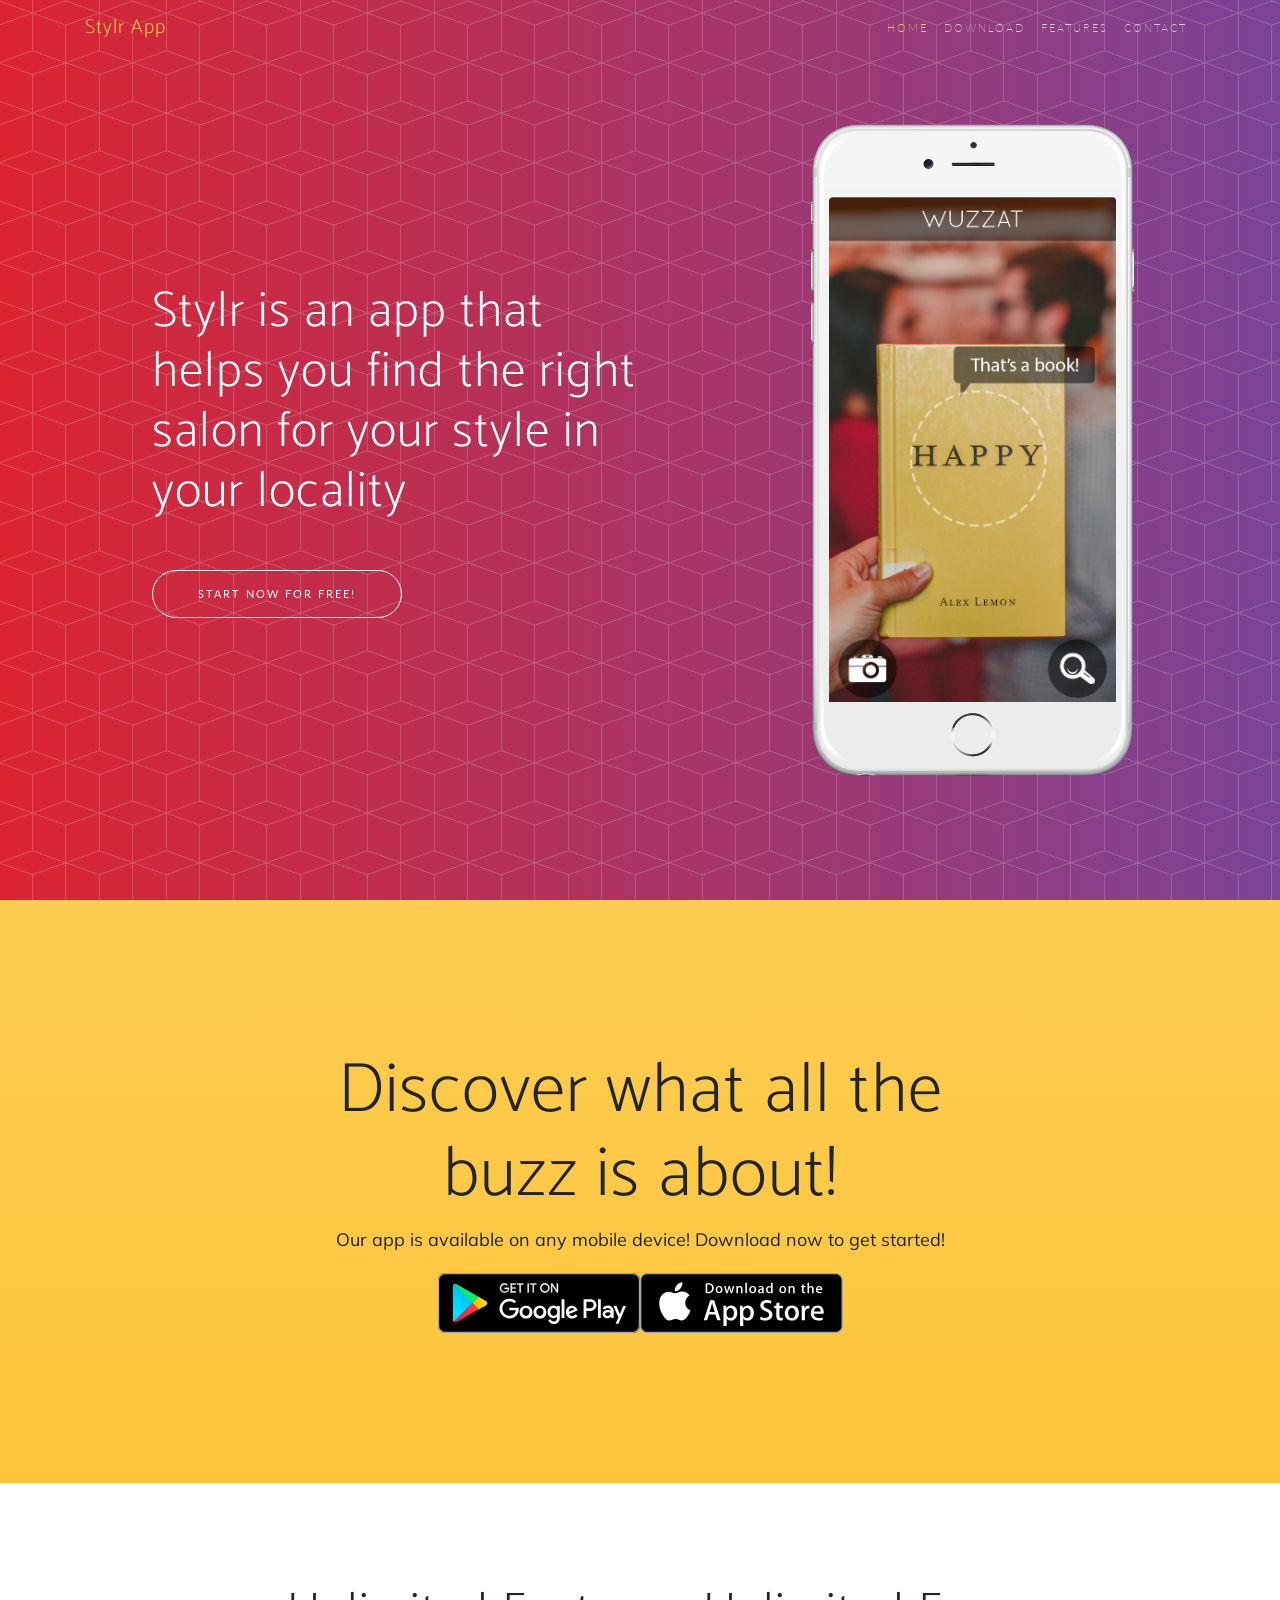
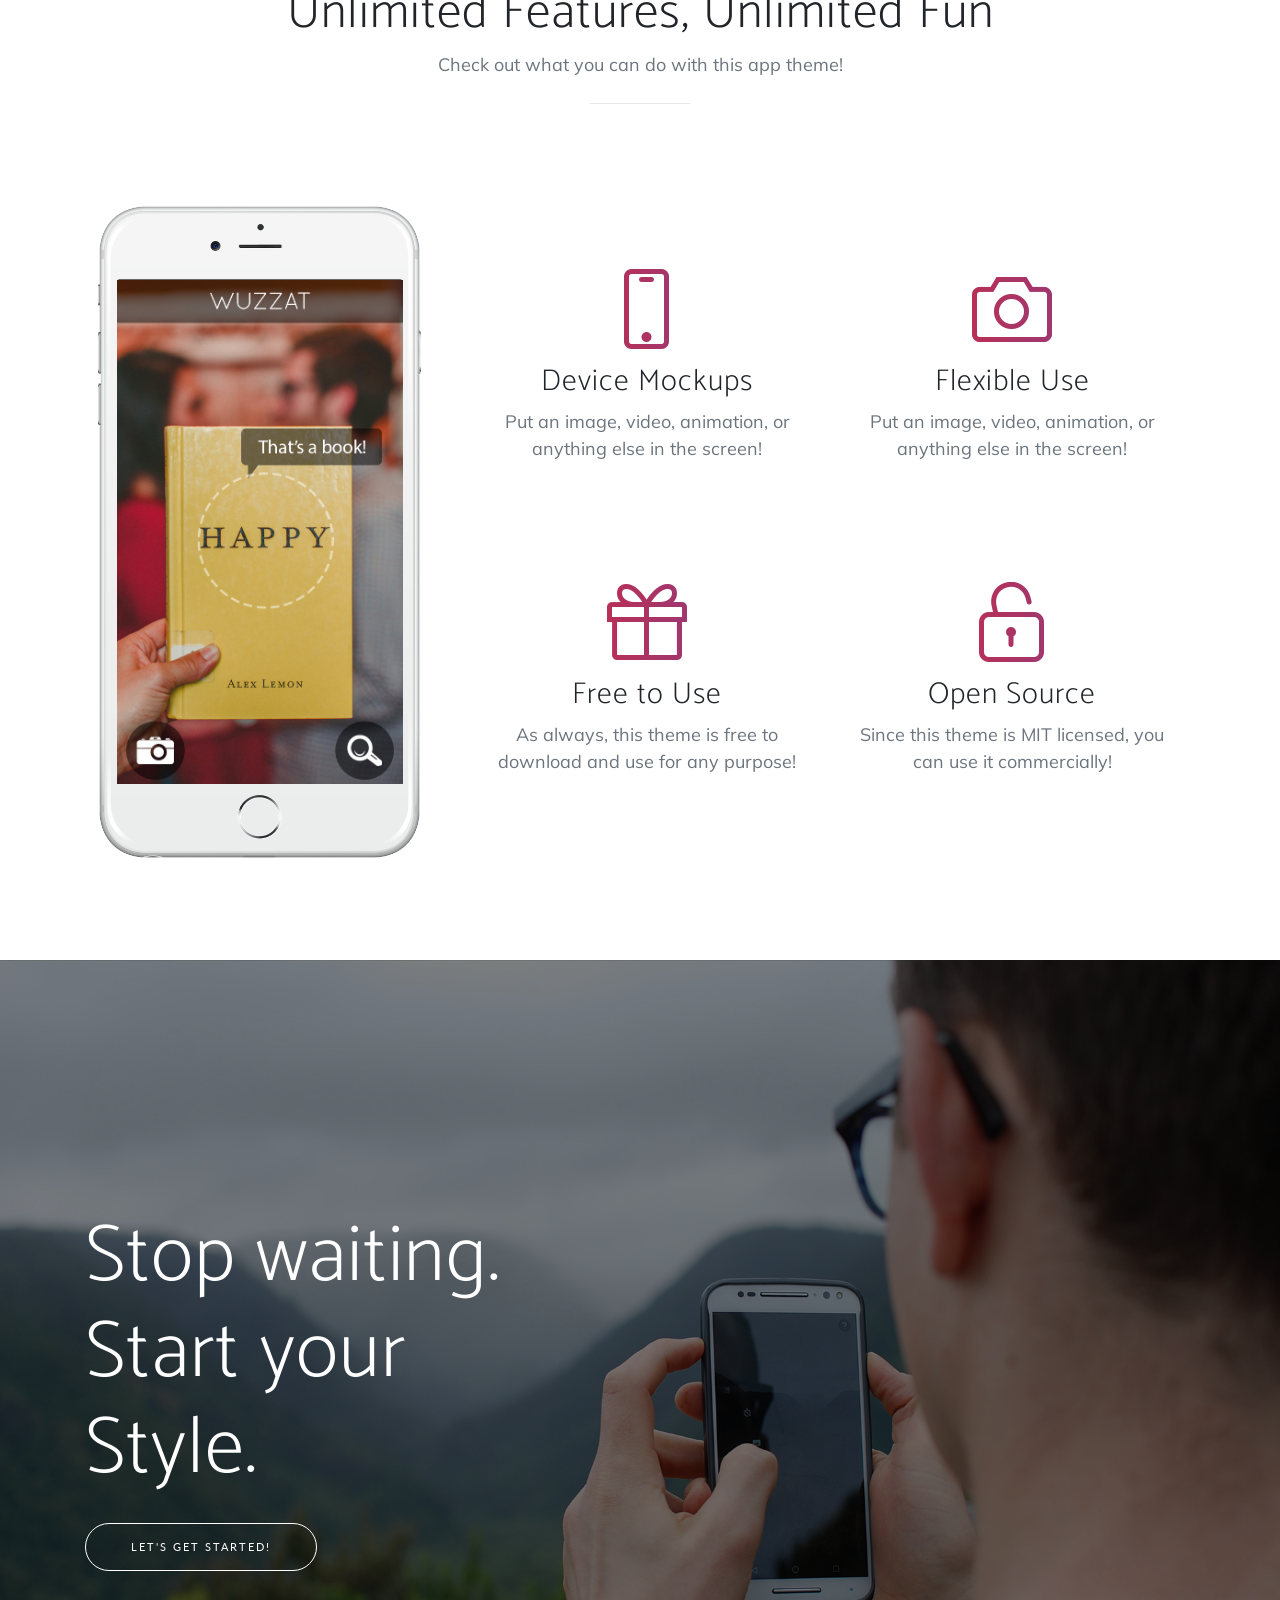
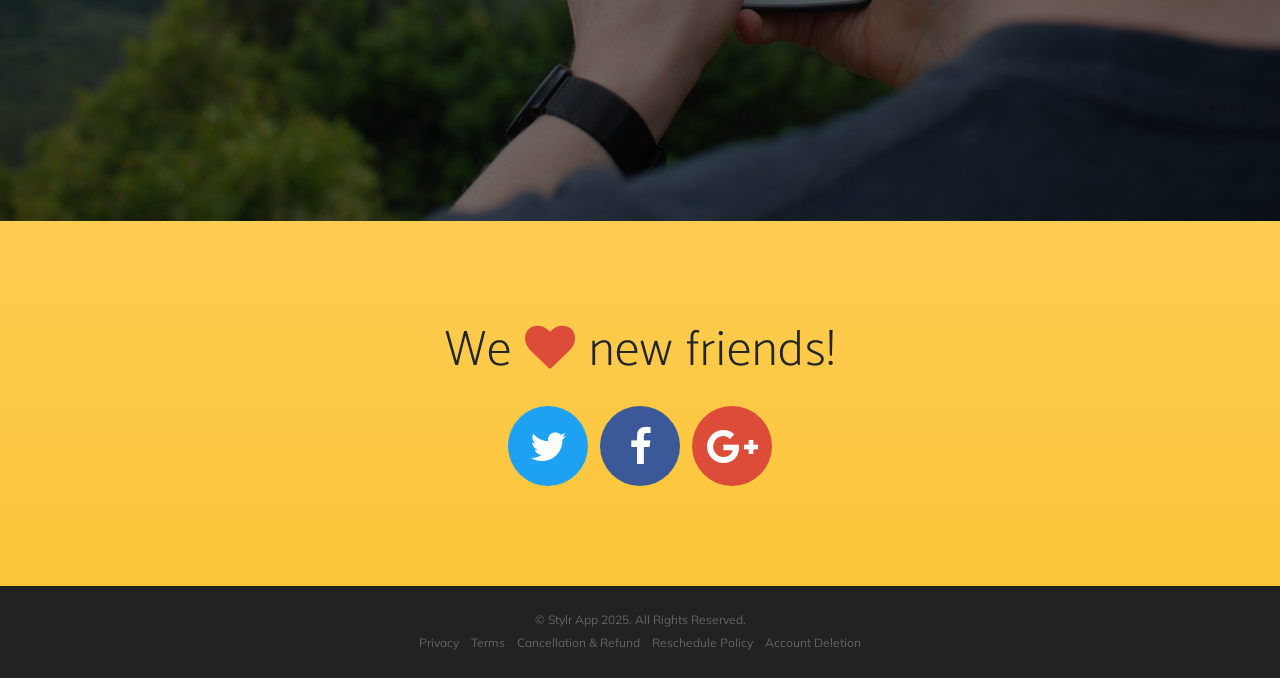
==== index.html @ 8db55dcb "Updated page titles and descriptions for account deletion request and home page to reflect the Stylr" ====
<!DOCTYPE html>
<html lang="en">

<head>
    <meta charset="utf-8">
    <meta name="viewport" content="width=device-width, initial-scale=1.0, shrink-to-fit=no">
    <title>Stylr App - Find the Right Salon for Your Style</title>
    <meta name="description" content="Stylr App helps you find the right salon for your style in your locality. Book salon appointments, discover nearby salons, and manage your beauty services with ease.">
    <link rel="stylesheet" href="assets/bootstrap/css/bootstrap.min.css">
    <link rel="stylesheet" href="https://fonts.googleapis.com/css?family=Lato&amp;display=swap">
    <link rel="stylesheet" href="https://fonts.googleapis.com/css?family=Catamaran:100,200,300,400,500,600,700,800,900&amp;display=swap">
    <link rel="stylesheet" href="https://fonts.googleapis.com/css?family=Muli&amp;display=swap">
    <link rel="stylesheet" href="assets/fonts/font-awesome.min.css">
    <link rel="stylesheet" href="assets/fonts/simple-line-icons.min.css">
    <link rel="stylesheet" href="assets/css/styles.min.css">
</head>

<body id="page-top">
    <nav class="navbar navbar-light navbar-expand-lg fixed-top" id="mainNav">
        <div class="container"><a class="navbar-brand js-scroll-trigger" href="#page-top">Stylr App</a><button data-toggle="collapse" data-target="#navbarResponsive" class="navbar-toggler float-right" aria-controls="navbarResponsive" aria-expanded="false" aria-label="Toggle navigation"><i class="fa fa-bars"></i></button>
            <div class="collapse navbar-collapse" id="navbarResponsive">
                <ul class="navbar-nav ml-auto">
                    <li class="nav-item"><a class="nav-link js-scroll-trigger" href="#page-top">Home</a></li>
                    <li class="nav-item"><a class="nav-link js-scroll-trigger" href="#download">Download</a></li>
                    <li class="nav-item"><a class="nav-link js-scroll-trigger" href="#features">Features</a></li>
                    <li class="nav-item"><a class="nav-link js-scroll-trigger" href="#contact">Contact</a></li>
                </ul>
            </div>
        </div>
    </nav>
    <header class="masthead" style="background: url('assets/img/bg-pattern.png'), linear-gradient(to left, #7b4397, #dc2430);">
        <div class="container h-100">
            <div class="row h-100">
                <div class="col-lg-7 my-auto">
                    <div class="mx-auto header-content">
                        <h1 class="mb-5">Stylr is an app that helps you find the right salon for your style in your locality</h1><a class="btn btn-outline-warning btn-xl js-scroll-trigger" role="button" href="#download">Start Now for Free!</a>
                    </div>
                </div>
                <div class="col-lg-5 my-auto">
                    <div class="device-container">
                        <div class="device-mockup iphone6_plus portrait">
                            <div class="device" style="background-image:url('assets/img/iphone_6_plus_white_port.png');">
                                <div class="screen"><img class="img-fluid" src="assets/img/demo-screen-1.jpg"></div>
                                <div class="button"></div>
                            </div>
                        </div>
                    </div>
                </div>
            </div>
        </div>
    </header>
    <section class="text-center bg-primary download" id="download">
        <div class="container">
            <div class="row">
                <div class="col-md-8 mx-auto">
                    <h2 class="section-heading">Discover what all the buzz is about!</h2>
                    <p>Our app is available on any mobile device! Download now to get started!</p>
                    <div class="badges"><a class="badge-link" href="#"><img src="assets/img/google-play-badge.svg"></a><a class="badge-link" href="#"><img src="assets/img/app-store-badge.svg"></a></div>
                </div>
            </div>
        </div>
    </section>
    <section id="features" class="features">
        <div class="container">
            <div class="text-center section-heading">
                <h2>Unlimited Features, Unlimited Fun</h2>
                <p class="text-muted">Check out what you can do with this app theme!</p>
                <hr>
            </div>
            <div class="row">
                <div class="col-lg-4 my-auto">
                    <div class="device-container">
                        <div class="device-mockup iphone6_plus portrait">
                            <div class="device" style="background-image:url('assets/img/iphone_6_plus_white_port.png');">
                                <div class="screen"><img class="img-fluid" src="assets/img/demo-screen-1.jpg"></div>
                            </div>
                        </div>
                    </div>
                </div>
                <div class="col-lg-8 my-auto">
                    <div class="container-fluid">
                        <div class="row">
                            <div class="col-lg-6">
                                <div class="feature-item"><i class="icon-screen-smartphone text-primary"></i>
                                    <h3>Device Mockups</h3>
                                    <p class="text-muted">Put an image, video, animation, or anything else in the screen!</p>
                                </div>
                            </div>
                            <div class="col-lg-6">
                                <div class="feature-item"><i class="icon-camera text-primary"></i>
                                    <h3>Flexible Use</h3>
                                    <p class="text-muted">Put an image, video, animation, or anything else in the screen!</p>
                                </div>
                            </div>
                            <div class="col-lg-6">
                                <div class="feature-item"><i class="icon-present text-primary"></i>
                                    <h3>Free to Use</h3>
                                    <p class="text-muted">As always, this theme is free to download and use for any purpose!</p>
                                </div>
                            </div>
                            <div class="col-lg-6">
                                <div class="feature-item"><i class="icon-lock-open text-primary"></i>
                                    <h3>Open Source</h3>
                                    <p class="text-muted">Since this theme is MIT licensed, you can use it commercially!</p>
                                </div>
                            </div>
                        </div>
                    </div>
                </div>
            </div>
        </div>
    </section>
    <section class="cta" style="background-image:url('assets/img/bg-cta.jpg');">
        <div class="cta-content">
            <div class="container">
                <h2>Stop waiting.<br>Start your Style.</h2><a class="btn btn-outline-warning btn-xl js-scroll-trigger" role="button" href="#contact">Let's Get Started!</a>
            </div>
        </div>
        <div class="overlay"></div>
    </section>
    <section class="bg-primary contact" id="contact">
        <div class="container">
            <h2><span>We&nbsp;</span><i class="fa fa-heart"></i><span>&nbsp;new friends!</span></h2>
            <ul class="list-inline list-social">
                <li class="list-inline-item social-twitter"><a href="#"><i class="fa fa-twitter"></i></a></li>
                <li class="list-inline-item social-facebook"><a href="#"><i class="fa fa-facebook"></i></a></li>
                <li class="list-inline-item social-google-plus"><a href="#"><i class="fa fa-google-plus"></i></a></li>
            </ul>
        </div>
    </section>
    <footer>
        <div class="container">
            <p>© Stylr App 2025. All Rights Reserved.</p>
            <ul class="list-inline">
                <li class="list-inline-item"><a href="privacy-policy.html">Privacy</a></li>
                <li class="list-inline-item"><a href="terms-and-conditions.html">Terms</a></li>
                <li class="list-inline-item"><a href="cancellation-refund-policy.html">Cancellation & Refund</a></li>
                <li class="list-inline-item"><a href="reschedule-policy.html">Reschedule Policy</a></li>
                <li class="list-inline-item"><a href="account_deletion_request.html">Account Deletion</a></li>
            </ul>
        </div>
    </footer>
    <script src="assets/js/jquery.min.js"></script>
    <script src="assets/bootstrap/js/bootstrap.min.js"></script>
    <script src="assets/js/script.min.js"></script>
</body>

</html>
---- assets/css/styles.min.css ----
@font-face{font-family:FontAwesome;src:url(../../assets/fonts/FontAwesome-acb05451c32ed1d18e16db6ae8eaa5cf.eot?v=4.7.0) format('embedded-opentype'),url(../../assets/fonts/FontAwesome-acb05451c32ed1d18e16db6ae8eaa5cf.eot) format('embedded-opentype'),url(../../assets/fonts/FontAwesome-b123861803368ce33b2adf8923829c08.woff2?v=4.7.0) format('woff2'),url(../../assets/fonts/FontAwesome-8d02a38a091c0352b1288f29a9c48568.woff?v=4.7.0) format('woff'),url(../../assets/fonts/FontAwesome-e0077912ec61a9bbbe9b193bb5faceda.ttf?v=4.7.0) format('truetype'),url(../../assets/fonts/FontAwesome-99f36027bc2a463bab9e1fd256e3fa00.svg?v=4.7.0) format('svg');font-weight:400;font-style:normal;font-display:auto}:root{--blue:#007bff;--indigo:#6610f2;--purple:#6f42c1;--pink:#e83e8c;--red:#dc3545;--orange:#fd7e14;--yellow:#ffc107;--green:#28a745;--teal:#20c997;--cyan:#17a2b8;--white:#fff;--gray:#6c757d;--gray-dark:#343a40;--primary:#007bff;--secondary:#6c757d;--success:#28a745;--info:#17a2b8;--warning:#ffc107;--danger:#dc3545;--light:#f8f9fa;--dark:#343a40;--breakpoint-xs:0;--breakpoint-sm:576px;--breakpoint-md:768px;--breakpoint-lg:992px;--breakpoint-xl:1200px;--font-family-sans-serif:-apple-system,BlinkMacSystemFont,"Segoe UI",Roboto,"Helvetica Neue",Arial,"Noto Sans","Liberation Sans",sans-serif,"Apple Color Emoji","Segoe UI Emoji","Segoe UI Symbol","Noto Color Emoji";--font-family-monospace:SFMono-Regular,Menlo,Monaco,Consolas,"Liberation Mono","Courier New",monospace}*,:after,:before{box-sizing:border-box}html{font-family:sans-serif;line-height:1.15;-webkit-text-size-adjust:100%;-webkit-tap-highlight-color:transparent}article,aside,figcaption,figure,footer,header,hgroup,main,nav,section{display:block}body{margin:0;font-family:-apple-system,BlinkMacSystemFont,Segoe UI,Roboto,Helvetica Neue,Arial,Noto Sans,Liberation Sans,sans-serif;font-size:1rem;font-weight:400;line-height:1.5;color:#212529;text-align:left;background-color:#fff}[tabindex="-1"]:focus:not(:focus-visible){outline:0!important}abbr[data-original-title],abbr[title]{text-decoration:underline;-webkit-text-decoration:underline dotted;text-decoration:underline dotted;cursor:help;border-bottom:0;text-decoration-skip-ink:none}address{font-style:normal;line-height:inherit}.form-group,address,dl,ol,ul{margin-bottom:1rem}.input-group-text input[type=checkbox],.input-group-text input[type=radio],.list-group-horizontal>.list-group-item.active,dl,ol,section.features .section-heading h2,ul{margin-top:0}.btn-group-toggle>.btn,.btn-group-toggle>.btn-group>.btn,.card-subtitle,.card-text:last-child,.form-check-label,footer ul,ol ol,ol ul,section.contact ul.list-social,section.download .badges .badge-link:last-child,section.features .section-heading p,ul ol,ul ul{margin-bottom:0}.alert-link,dt{font-weight:700}dd{margin-bottom:.5rem;margin-left:0}blockquote,figure{margin:0 0 1rem}b,strong{font-weight:bolder}sub,sup{position:relative;font-size:75%;line-height:0;vertical-align:baseline}sub{bottom:-.25em}sup{top:-.5em}a{text-decoration:none;background-color:transparent;color:#fdcc52;transition:.35s}.btn-link.focus,.btn-link:focus,.btn-link:hover,a:hover{text-decoration:underline}a:not([href]):not([class]),a:not([href]):not([class]):hover{color:inherit;text-decoration:none}code,kbd,pre,samp{font-family:SFMono-Regular,Menlo,Monaco,Consolas,Liberation Mono,Courier New,monospace;font-size:1em}pre{margin-top:0;margin-bottom:1rem;overflow:auto;-ms-overflow-style:scrollbar}img{border-style:none}img,svg{vertical-align:middle}.accordion>.card,.modal-open,svg{overflow:hidden}table{border-collapse:collapse}caption{padding-top:.75rem;padding-bottom:.75rem;color:#6c757d;text-align:left;caption-side:bottom}th{text-align:inherit;text-align:-webkit-match-parent}label{display:inline-block;margin-bottom:.5rem}.list-group-flush,button{border-radius:0}.custom-range:focus,button:focus:not(:focus-visible){outline:0}button,input,optgroup,select,textarea{margin:0;font-family:inherit;font-size:inherit;line-height:inherit}.navbar-expand .navbar-nav-scroll,button,input{overflow:visible}button,select{text-transform:none}.btn:not(:disabled):not(.disabled),[role=button],[type=button]:not(:disabled),[type=reset]:not(:disabled),[type=submit]:not(:disabled),button:not(:disabled){cursor:pointer}select{word-wrap:normal}[type=button],[type=reset],[type=submit],button{-webkit-appearance:button}[type=button]::-moz-focus-inner,[type=reset]::-moz-focus-inner,[type=submit]::-moz-focus-inner,button::-moz-focus-inner{padding:0;border-style:none}input[type=checkbox],input[type=radio]{box-sizing:border-box;padding:0}textarea{overflow:auto;resize:vertical}fieldset{min-width:0;padding:0;margin:0;border:0}legend{display:block;width:100%;max-width:100%;padding:0;margin-bottom:.5rem;font-size:1.5rem;line-height:inherit;color:inherit;white-space:normal}progress{vertical-align:baseline}[type=number]::-webkit-inner-spin-button,[type=number]::-webkit-outer-spin-button{height:auto}[type=search]{outline-offset:-2px;-webkit-appearance:none}[type=search]::-webkit-search-decoration{-webkit-appearance:none}::-webkit-file-upload-button{font:inherit;-webkit-appearance:button}.figure,.list-inline-item,output{display:inline-block}summary{display:list-item;cursor:pointer}.collapse:not(.show),template{display:none}.d-none,[hidden]{display:none!important}.h1,.h2,.h3,.h4,.h5,.h6,h1,h2,h3,h4,h5,h6{margin-bottom:.5rem;font-weight:500;line-height:1.2}.h1,h1{font-size:2.5rem}.h2,h2{font-size:2rem}.h3,h3{font-size:1.75rem}.h4,h4{font-size:1.5rem}.h5,h5{font-size:1.25rem}.h6,h6{font-size:1rem}.lead{font-size:1.25rem;font-weight:300}.display-1{font-size:6rem}.display-1,.display-2,.display-3,.display-4{font-weight:300;line-height:1.2}.display-2{font-size:5.5rem}.display-3{font-size:4.5rem}.display-4{font-size:3.5rem}hr{box-sizing:content-box;height:0;overflow:visible;border:0;border-top:1px solid rgba(0,0,0,.1)}.small,small{font-size:80%;font-weight:400}.mark,mark{padding:.2em;background-color:#fcf8e3}.list-inline,.list-unstyled{padding-left:0;list-style:none}.bs-popover-auto[x-placement^=left],.bs-popover-left,.list-inline-item:not(:last-child){margin-right:.5rem}.initialism{font-size:90%;text-transform:uppercase}.blockquote{margin-bottom:1rem;font-size:1.25rem}.blockquote-footer{display:block;font-size:80%;color:#6c757d}.blockquote-footer:before{content:"\2014\00A0"}.img-fluid,.img-thumbnail{max-width:100%;height:auto}.img-thumbnail{padding:.25rem;background-color:#fff;border:1px solid #dee2e6;border-radius:.25rem}.figure-img{margin-bottom:.5rem;line-height:1}.figure-caption{font-size:90%;color:#6c757d}code{font-size:87.5%;color:#e83e8c;word-wrap:break-word}.alert-heading,a>code{color:inherit}kbd{padding:.2rem .4rem;font-size:87.5%;color:#fff;background-color:#212529;border-radius:.2rem}kbd kbd{padding:0;font-size:100%;font-weight:700}pre{display:block;font-size:87.5%;color:#212529}pre code{font-size:inherit;color:inherit;word-break:normal}.pre-scrollable{max-height:340px;overflow-y:scroll}.container,.container-fluid,.container-lg,.container-md,.container-sm,.container-xl{width:100%;padding-right:15px;padding-left:15px;margin-right:auto;margin-left:auto}@media (min-width:576px){.container,.container-sm{max-width:540px}.col-sm{-ms-flex-preferred-size:0;flex-basis:0;-ms-flex-positive:1;flex-grow:1;max-width:100%}}@media (min-width:768px){.container,.container-md,.container-sm{max-width:720px}.col-md{-ms-flex-preferred-size:0;flex-basis:0;-ms-flex-positive:1;flex-grow:1;max-width:100%}}@media (min-width:992px){.container,.container-lg,.container-md,.container-sm{max-width:960px}.col-lg{-ms-flex-preferred-size:0;flex-basis:0;-ms-flex-positive:1;flex-grow:1;max-width:100%}}.row{display:-ms-flexbox;display:flex;-ms-flex-wrap:wrap;flex-wrap:wrap;margin-right:-15px;margin-left:-15px}.card>hr,.no-gutters{margin-right:0;margin-left:0}.form-control-plaintext.form-control-lg,.form-control-plaintext.form-control-sm,.navbar-nav .nav-link,.no-gutter>[class*=col-],.no-gutters>.col,.no-gutters>[class*=col-]{padding-right:0;padding-left:0}.col,.col-1,.col-10,.col-11,.col-12,.col-2,.col-3,.col-4,.col-5,.col-6,.col-7,.col-8,.col-9,.col-auto,.col-lg,.col-lg-1,.col-lg-10,.col-lg-11,.col-lg-12,.col-lg-2,.col-lg-3,.col-lg-4,.col-lg-5,.col-lg-6,.col-lg-7,.col-lg-8,.col-lg-9,.col-lg-auto,.col-md,.col-md-1,.col-md-10,.col-md-11,.col-md-12,.col-md-2,.col-md-3,.col-md-4,.col-md-5,.col-md-6,.col-md-7,.col-md-8,.col-md-9,.col-md-auto,.col-sm,.col-sm-1,.col-sm-10,.col-sm-11,.col-sm-12,.col-sm-2,.col-sm-3,.col-sm-4,.col-sm-5,.col-sm-6,.col-sm-7,.col-sm-8,.col-sm-9,.col-sm-auto,.col-xl,.col-xl-1,.col-xl-10,.col-xl-11,.col-xl-12,.col-xl-2,.col-xl-3,.col-xl-4,.col-xl-5,.col-xl-6,.col-xl-7,.col-xl-8,.col-xl-9,.col-xl-auto{position:relative;width:100%;padding-right:15px;padding-left:15px}.col{-ms-flex-preferred-size:0;flex-basis:0;-ms-flex-positive:1;flex-grow:1;max-width:100%}.col-12,.row-cols-1>*{-ms-flex:0 0 100%;flex:0 0 100%;max-width:100%}.col-6,.row-cols-2>*{-ms-flex:0 0 50%;flex:0 0 50%;max-width:50%}.col-4,.row-cols-3>*{-ms-flex:0 0 33.33333%;flex:0 0 33.33333%;max-width:33.33333%}.col-3,.row-cols-4>*{-ms-flex:0 0 25%;flex:0 0 25%;max-width:25%}.row-cols-5>*{-ms-flex:0 0 20%;flex:0 0 20%;max-width:20%}.col-2,.row-cols-6>*{-ms-flex:0 0 16.66667%;flex:0 0 16.66667%;max-width:16.66667%}.col-auto{-ms-flex:0 0 auto;flex:0 0 auto;width:auto;max-width:100%}.col-1{-ms-flex:0 0 8.33333%;flex:0 0 8.33333%;max-width:8.33333%}.col-5{-ms-flex:0 0 41.66667%;flex:0 0 41.66667%;max-width:41.66667%}.col-7{-ms-flex:0 0 58.33333%;flex:0 0 58.33333%;max-width:58.33333%}.col-8{-ms-flex:0 0 66.66667%;flex:0 0 66.66667%;max-width:66.66667%}.col-9{-ms-flex:0 0 75%;flex:0 0 75%;max-width:75%}.col-10{-ms-flex:0 0 83.33333%;flex:0 0 83.33333%;max-width:83.33333%}.col-11{-ms-flex:0 0 91.66667%;flex:0 0 91.66667%;max-width:91.66667%}.order-first{-ms-flex-order:-1;order:-1}.order-last{-ms-flex-order:13;order:13}.order-0{-ms-flex-order:0;order:0}.order-1{-ms-flex-order:1;order:1}.order-2{-ms-flex-order:2;order:2}.order-3{-ms-flex-order:3;order:3}.order-4{-ms-flex-order:4;order:4}.order-5{-ms-flex-order:5;order:5}.order-6{-ms-flex-order:6;order:6}.order-7{-ms-flex-order:7;order:7}.order-8{-ms-flex-order:8;order:8}.order-9{-ms-flex-order:9;order:9}.order-10{-ms-flex-order:10;order:10}.order-11{-ms-flex-order:11;order:11}.order-12{-ms-flex-order:12;order:12}.offset-1{margin-left:8.33333%}.offset-2{margin-left:16.66667%}.offset-3{margin-left:25%}.offset-4{margin-left:33.33333%}.offset-5{margin-left:41.66667%}.offset-6{margin-left:50%}.offset-7{margin-left:58.33333%}.offset-8{margin-left:66.66667%}.offset-9{margin-left:75%}.offset-10{margin-left:83.33333%}.offset-11{margin-left:91.66667%}.table{width:100%;margin-bottom:1rem;color:#212529}.table td,.table th{padding:.75rem;vertical-align:top;border-top:1px solid #dee2e6}.table thead th{vertical-align:bottom;border-bottom:2px solid #dee2e6}.table tbody+tbody{border-top:2px solid #dee2e6}.table-sm td,.table-sm th{padding:.3rem}.table-bordered,.table-bordered td,.table-bordered th{border:1px solid #dee2e6}.table-bordered thead td,.table-bordered thead th{border-bottom-width:2px}.table-borderless tbody+tbody,.table-borderless td,.table-borderless th,.table-borderless thead th,.table-dark.table-bordered,.table-responsive>.table-bordered{border:0}.table-striped tbody tr:nth-of-type(odd){background-color:rgba(0,0,0,.05)}.table-hover tbody tr:hover{color:#212529;background-color:rgba(0,0,0,.075)}.table-primary,.table-primary>td,.table-primary>th{background-color:#b8daff}.table-primary tbody+tbody,.table-primary td,.table-primary th,.table-primary thead th{border-color:#7abaff}.table-hover .table-primary:hover,.table-hover .table-primary:hover>td,.table-hover .table-primary:hover>th{background-color:#9fcdff}.table-secondary,.table-secondary>td,.table-secondary>th{background-color:#d6d8db}.table-secondary tbody+tbody,.table-secondary td,.table-secondary th,.table-secondary thead th{border-color:#b3b7bb}.table-hover .table-secondary:hover,.table-hover .table-secondary:hover>td,.table-hover .table-secondary:hover>th{background-color:#c8cbcf}.table-success,.table-success>td,.table-success>th{background-color:#c3e6cb}.table-success tbody+tbody,.table-success td,.table-success th,.table-success thead th{border-color:#8fd19e}.table-hover .table-success:hover,.table-hover .table-success:hover>td,.table-hover .table-success:hover>th{background-color:#b1dfbb}.table-info,.table-info>td,.table-info>th{background-color:#bee5eb}.table-info tbody+tbody,.table-info td,.table-info th,.table-info thead th{border-color:#86cfda}.table-hover .table-info:hover,.table-hover .table-info:hover>td,.table-hover .table-info:hover>th{background-color:#abdde5}.table-warning,.table-warning>td,.table-warning>th{background-color:#ffeeba}.table-warning tbody+tbody,.table-warning td,.table-warning th,.table-warning thead th{border-color:#ffdf7e}.table-hover .table-warning:hover,.table-hover .table-warning:hover>td,.table-hover .table-warning:hover>th{background-color:#ffe8a1}.table-danger,.table-danger>td,.table-danger>th{background-color:#f5c6cb}.table-danger tbody+tbody,.table-danger td,.table-danger th,.table-danger thead th{border-color:#ed969e}.table-hover .table-danger:hover,.table-hover .table-danger:hover>td,.table-hover .table-danger:hover>th{background-color:#f1b0b7}.table-light,.table-light>td,.table-light>th{background-color:#fdfdfe}.table-light tbody+tbody,.table-light td,.table-light th,.table-light thead th{border-color:#fbfcfc}.table-hover .table-light:hover,.table-hover .table-light:hover>td,.table-hover .table-light:hover>th{background-color:#ececf6}.table-dark,.table-dark>td,.table-dark>th{background-color:#c6c8ca}.table-dark tbody+tbody,.table-dark td,.table-dark th,.table-dark thead th{border-color:#95999c}.table-hover .table-dark:hover,.table-hover .table-dark:hover>td,.table-hover .table-dark:hover>th{background-color:#b9bbbe}.table-active,.table-active>td,.table-active>th,.table-hover .table-active:hover,.table-hover .table-active:hover>td,.table-hover .table-active:hover>th{background-color:rgba(0,0,0,.075)}.table .thead-dark th{color:#fff;background-color:#343a40;border-color:#454d55}.table .thead-light th{color:#495057;background-color:#e9ecef;border-color:#dee2e6}.badge-dark,.table-dark{color:#fff;background-color:#343a40}.table-dark td,.table-dark th,.table-dark thead th{border-color:#454d55}.table-dark.table-striped tbody tr:nth-of-type(odd){background-color:hsla(0,0%,100%,.05)}.table-dark.table-hover tbody tr:hover{color:#fff;background-color:hsla(0,0%,100%,.075)}.table-responsive{display:block;width:100%;overflow-x:auto;-webkit-overflow-scrolling:touch}.form-control{display:block;width:100%;height:calc(1.5em + .75rem + 2px);padding:.375rem .75rem;font-size:1rem;font-weight:400;line-height:1.5;color:#495057;background-color:#fff;background-clip:padding-box;border:1px solid #ced4da;border-radius:.25rem;transition:border-color .15s ease-in-out,box-shadow .15s ease-in-out}.form-control::-ms-expand{background-color:transparent;border:0}.form-control:focus{color:#495057;background-color:#fff;border-color:#80bdff;outline:0;box-shadow:0 0 0 .2rem rgba(0,123,255,.25)}.form-control::-webkit-input-placeholder{color:#6c757d;opacity:1}.form-control::-moz-placeholder{color:#6c757d;opacity:1}.form-control:-ms-input-placeholder,.form-control::-ms-input-placeholder{color:#6c757d;opacity:1}.form-control::placeholder{color:#6c757d;opacity:1}.form-control:disabled,.form-control[readonly]{background-color:#e9ecef;opacity:1}input[type=date].form-control,input[type=datetime-local].form-control,input[type=month].form-control,input[type=time].form-control{-webkit-appearance:none;-moz-appearance:none;appearance:none}select.form-control:-moz-focusring{color:transparent;text-shadow:0 0 0 #495057}select.form-control:focus::-ms-value{color:#495057;background-color:#fff}.btn-block,.form-control-file,.form-control-range{display:block;width:100%}.col-form-label{padding-top:calc(.375rem + 1px);padding-bottom:calc(.375rem + 1px);margin-bottom:0;font-size:inherit;line-height:1.5}.col-form-label-lg{padding-top:calc(.5rem + 1px);padding-bottom:calc(.5rem + 1px);font-size:1.25rem;line-height:1.5}.col-form-label-sm{padding-top:calc(.25rem + 1px);padding-bottom:calc(.25rem + 1px);font-size:.875rem;line-height:1.5}.form-control-plaintext{display:block;width:100%;padding:.375rem 0;margin-bottom:0;font-size:1rem;line-height:1.5;color:#212529;background-color:transparent;border:solid transparent;border-width:1px 0}.form-control-sm{height:calc(1.5em + .5rem + 2px);padding:.25rem .5rem;font-size:.875rem;line-height:1.5;border-radius:.2rem}.form-control-lg{height:calc(1.5em + 1rem + 2px);padding:.5rem 1rem;font-size:1.25rem;line-height:1.5;border-radius:.3rem}select.form-control[multiple],select.form-control[size],textarea.form-control{height:auto}.form-text{display:block;margin-top:.25rem}.form-row{display:-ms-flexbox;display:flex;-ms-flex-wrap:wrap;flex-wrap:wrap;margin-right:-5px;margin-left:-5px}.form-row>.col,.form-row>[class*=col-]{padding-right:5px;padding-left:5px}.form-check{position:relative;display:block;padding-left:1.25rem}.form-check-input{position:absolute;margin-top:.3rem;margin-left:-1.25rem}.breadcrumb-item.active,.custom-control-input:disabled~.custom-control-label,.custom-control-input[disabled]~.custom-control-label,.form-check-input:disabled~.form-check-label,.form-check-input[disabled]~.form-check-label{color:#6c757d}.form-check-inline{display:-ms-inline-flexbox;display:inline-flex;-ms-flex-align:center;align-items:center;padding-left:0;margin-right:.75rem}.form-check-inline .form-check-input{position:static;margin-top:0;margin-right:.3125rem;margin-left:0}.valid-feedback{display:none;width:100%;margin-top:.25rem;font-size:80%;color:#28a745}.valid-tooltip{position:absolute;top:100%;left:0;z-index:5;display:none;max-width:100%;padding:.25rem .5rem;margin-top:.1rem;font-size:.875rem;line-height:1.5;color:#fff;background-color:rgba(40,167,69,.9);border-radius:.25rem}.form-row>.col>.invalid-tooltip,.form-row>.col>.valid-tooltip,.form-row>[class*=col-]>.invalid-tooltip,.form-row>[class*=col-]>.valid-tooltip{left:5px}.is-valid~.valid-feedback,.is-valid~.valid-tooltip,.was-validated :valid~.valid-feedback,.was-validated :valid~.valid-tooltip{display:block}.form-control.is-valid,.was-validated .form-control:valid{border-color:#28a745;padding-right:calc(1.5em + .75rem)!important;background-image:url("data:image/svg+xml;charset=utf-8,%3Csvg xmlns='http://www.w3.org/2000/svg' width='8' height='8' viewBox='0 0 8 8'%3E%3Cpath fill='%2328a745' d='M2.3 6.73L.6 4.53c-.4-1.04.46-1.4 1.1-.8l1.1 1.4 3.4-3.8c.6-.63 1.6-.27 1.2.7l-4 4.6c-.43.5-.8.4-1.1.1z'/%3E%3C/svg%3E");background-repeat:no-repeat;background-position:right calc(.375em + .1875rem) center;background-size:calc(.75em + .375rem) calc(.75em + .375rem)}.form-control.is-valid:focus,.was-validated .form-control:valid:focus{border-color:#28a745;box-shadow:0 0 0 .2rem rgba(40,167,69,.25)}.was-validated select.form-control:valid,select.form-control.is-valid{padding-right:3rem!important;background-position:right 1.5rem center}.was-validated textarea.form-control:valid,textarea.form-control.is-valid{padding-right:calc(1.5em + .75rem);background-position:top calc(.375em + .1875rem) right calc(.375em + .1875rem)}.custom-select.is-valid,.was-validated .custom-select:valid{border-color:#28a745;padding-right:calc(.75em + 2.3125rem)!important;background:url("data:image/svg+xml;charset=utf-8,%3Csvg xmlns='http://www.w3.org/2000/svg' width='4' height='5' viewBox='0 0 4 5'%3E%3Cpath fill='%23343a40' d='M2 0L0 2h4zm0 5L0 3h4z'/%3E%3C/svg%3E") right .75rem center/8px 10px no-repeat,url("data:image/svg+xml;charset=utf-8,%3Csvg xmlns='http://www.w3.org/2000/svg' width='8' height='8' viewBox='0 0 8 8'%3E%3Cpath fill='%2328a745' d='M2.3 6.73L.6 4.53c-.4-1.04.46-1.4 1.1-.8l1.1 1.4 3.4-3.8c.6-.63 1.6-.27 1.2.7l-4 4.6c-.43.5-.8.4-1.1.1z'/%3E%3C/svg%3E") center right 1.75rem/calc(.75em + .375rem) calc(.75em + .375rem) no-repeat #fff}.custom-select.is-valid:focus,.was-validated .custom-select:valid:focus{border-color:#28a745;box-shadow:0 0 0 .2rem rgba(40,167,69,.25)}.form-check-input.is-valid~.form-check-label,.was-validated .form-check-input:valid~.form-check-label{color:#28a745}.form-check-input.is-valid~.valid-feedback,.form-check-input.is-valid~.valid-tooltip,.was-validated .form-check-input:valid~.valid-feedback,.was-validated .form-check-input:valid~.valid-tooltip{display:block}.custom-control-input.is-valid~.custom-control-label,.was-validated .custom-control-input:valid~.custom-control-label{color:#28a745}.custom-control-input.is-valid~.custom-control-label:before,.was-validated .custom-control-input:valid~.custom-control-label:before{border-color:#28a745}.custom-control-input.is-valid:checked~.custom-control-label:before,.was-validated .custom-control-input:valid:checked~.custom-control-label:before{border-color:#34ce57;background-color:#34ce57}.custom-control-input.is-valid:focus~.custom-control-label:before,.was-validated .custom-control-input:valid:focus~.custom-control-label:before{box-shadow:0 0 0 .2rem rgba(40,167,69,.25)}.custom-control-input.is-valid:focus:not(:checked)~.custom-control-label:before,.custom-file-input.is-valid~.custom-file-label,.was-validated .custom-control-input:valid:focus:not(:checked)~.custom-control-label:before,.was-validated .custom-file-input:valid~.custom-file-label{border-color:#28a745}.custom-file-input.is-valid:focus~.custom-file-label,.was-validated .custom-file-input:valid:focus~.custom-file-label{border-color:#28a745;box-shadow:0 0 0 .2rem rgba(40,167,69,.25)}.invalid-feedback{display:none;width:100%;margin-top:.25rem;font-size:80%;color:#dc3545}.invalid-tooltip{position:absolute;top:100%;left:0;z-index:5;display:none;max-width:100%;padding:.25rem .5rem;margin-top:.1rem;font-size:.875rem;line-height:1.5;color:#fff;background-color:rgba(220,53,69,.9);border-radius:.25rem}.is-invalid~.invalid-feedback,.is-invalid~.invalid-tooltip,.was-validated :invalid~.invalid-feedback,.was-validated :invalid~.invalid-tooltip{display:block}.form-control.is-invalid,.was-validated .form-control:invalid{border-color:#dc3545;padding-right:calc(1.5em + .75rem)!important;background-image:url("data:image/svg+xml;charset=utf-8,%3Csvg xmlns='http://www.w3.org/2000/svg' width='12' height='12' fill='none' stroke='%23dc3545' viewBox='0 0 12 12'%3E%3Ccircle cx='6' cy='6' r='4.5'/%3E%3Cpath stroke-linejoin='round' d='M5.8 3.6h.4L6 6.5z'/%3E%3Ccircle cx='6' cy='8.2' r='.6' fill='%23dc3545' stroke='none'/%3E%3C/svg%3E");background-repeat:no-repeat;background-position:right calc(.375em + .1875rem) center;background-size:calc(.75em + .375rem) calc(.75em + .375rem)}.form-control.is-invalid:focus,.was-validated .form-control:invalid:focus{border-color:#dc3545;box-shadow:0 0 0 .2rem rgba(220,53,69,.25)}.was-validated select.form-control:invalid,select.form-control.is-invalid{padding-right:3rem!important;background-position:right 1.5rem center}.was-validated textarea.form-control:invalid,textarea.form-control.is-invalid{padding-right:calc(1.5em + .75rem);background-position:top calc(.375em + .1875rem) right calc(.375em + .1875rem)}.custom-select.is-invalid,.was-validated .custom-select:invalid{border-color:#dc3545;padding-right:calc(.75em + 2.3125rem)!important;background:url("data:image/svg+xml;charset=utf-8,%3Csvg xmlns='http://www.w3.org/2000/svg' width='4' height='5' viewBox='0 0 4 5'%3E%3Cpath fill='%23343a40' d='M2 0L0 2h4zm0 5L0 3h4z'/%3E%3C/svg%3E") right .75rem center/8px 10px no-repeat,url("data:image/svg+xml;charset=utf-8,%3Csvg xmlns='http://www.w3.org/2000/svg' width='12' height='12' fill='none' stroke='%23dc3545' viewBox='0 0 12 12'%3E%3Ccircle cx='6' cy='6' r='4.5'/%3E%3Cpath stroke-linejoin='round' d='M5.8 3.6h.4L6 6.5z'/%3E%3Ccircle cx='6' cy='8.2' r='.6' fill='%23dc3545' stroke='none'/%3E%3C/svg%3E") center right 1.75rem/calc(.75em + .375rem) calc(.75em + .375rem) no-repeat #fff}.custom-select.is-invalid:focus,.was-validated .custom-select:invalid:focus{border-color:#dc3545;box-shadow:0 0 0 .2rem rgba(220,53,69,.25)}.form-check-input.is-invalid~.form-check-label,.was-validated .form-check-input:invalid~.form-check-label{color:#dc3545}.form-check-input.is-invalid~.invalid-feedback,.form-check-input.is-invalid~.invalid-tooltip,.was-validated .form-check-input:invalid~.invalid-feedback,.was-validated .form-check-input:invalid~.invalid-tooltip{display:block}.custom-control-input.is-invalid~.custom-control-label,.was-validated .custom-control-input:invalid~.custom-control-label{color:#dc3545}.custom-control-input.is-invalid~.custom-control-label:before,.was-validated .custom-control-input:invalid~.custom-control-label:before{border-color:#dc3545}.custom-control-input.is-invalid:checked~.custom-control-label:before,.was-validated .custom-control-input:invalid:checked~.custom-control-label:before{border-color:#e4606d;background-color:#e4606d}.custom-control-input.is-invalid:focus~.custom-control-label:before,.was-validated .custom-control-input:invalid:focus~.custom-control-label:before{box-shadow:0 0 0 .2rem rgba(220,53,69,.25)}.custom-control-input.is-invalid:focus:not(:checked)~.custom-control-label:before,.custom-file-input.is-invalid~.custom-file-label,.was-validated .custom-control-input:invalid:focus:not(:checked)~.custom-control-label:before,.was-validated .custom-file-input:invalid~.custom-file-label{border-color:#dc3545}.custom-file-input.is-invalid:focus~.custom-file-label,.was-validated .custom-file-input:invalid:focus~.custom-file-label{border-color:#dc3545;box-shadow:0 0 0 .2rem rgba(220,53,69,.25)}.form-inline{display:-ms-flexbox;display:flex;-ms-flex-flow:row wrap;flex-flow:row wrap;-ms-flex-align:center;align-items:center}.btn-group-vertical>.btn,.btn-group-vertical>.btn-group,.form-inline .form-check,input[type=button].btn-block,input[type=reset].btn-block,input[type=submit].btn-block{width:100%}.btn{display:inline-block;font-weight:400;text-align:center;vertical-align:middle;-webkit-user-select:none;-moz-user-select:none;-ms-user-select:none;user-select:none;background-color:transparent;padding:.375rem .75rem;font-size:1rem;line-height:1.5;transition:color .15s ease-in-out,background-color .15s ease-in-out,border-color .15s ease-in-out,box-shadow .15s ease-in-out}.breadcrumb-item+.breadcrumb-item:hover:before,.btn:hover,.card-link:hover,.nav-link:focus,.nav-link:hover,.navbar-brand:focus,.navbar-brand:hover,.navbar-toggler:focus,.navbar-toggler:hover,a.badge:focus,a.badge:hover,footer ul li a.active,footer ul li a:active,footer ul li a:focus,footer ul li a:hover{text-decoration:none}.btn.focus,.btn:focus{outline:0;box-shadow:0 0 0 .2rem rgba(0,123,255,.25)}.btn.disabled,.btn:disabled{opacity:.65}a.btn.disabled,a.close.disabled,fieldset:disabled a.btn{pointer-events:none}.btn-outline-primary:hover,.btn-outline-primary:not(:disabled):not(.disabled).active,.btn-outline-primary:not(:disabled):not(.disabled):active,.btn-primary,.btn-primary.disabled,.btn-primary:disabled,.show>.btn-outline-primary.dropdown-toggle{color:#fff;background-color:#007bff;border-color:#007bff}.btn-primary.focus,.btn-primary:focus,.btn-primary:hover{color:#fff;background-color:#0069d9;border-color:#0062cc}.btn-primary.focus,.btn-primary:focus,.btn-primary:not(:disabled):not(.disabled).active:focus,.btn-primary:not(:disabled):not(.disabled):active:focus,.show>.btn-primary.dropdown-toggle:focus{box-shadow:0 0 0 .2rem rgba(38,143,255,.5)}.btn-primary:not(:disabled):not(.disabled).active,.btn-primary:not(:disabled):not(.disabled):active,.show>.btn-primary.dropdown-toggle{color:#fff;background-color:#0062cc;border-color:#005cbf}.btn-outline-secondary:hover,.btn-outline-secondary:not(:disabled):not(.disabled).active,.btn-outline-secondary:not(:disabled):not(.disabled):active,.btn-secondary,.btn-secondary.disabled,.btn-secondary:disabled,.show>.btn-outline-secondary.dropdown-toggle{color:#fff;background-color:#6c757d;border-color:#6c757d}.btn-secondary.focus,.btn-secondary:focus,.btn-secondary:hover{color:#fff;background-color:#5a6268;border-color:#545b62}.btn-secondary.focus,.btn-secondary:focus,.btn-secondary:not(:disabled):not(.disabled).active:focus,.btn-secondary:not(:disabled):not(.disabled):active:focus,.show>.btn-secondary.dropdown-toggle:focus{box-shadow:0 0 0 .2rem hsla(208,6%,54%,.5)}.btn-secondary:not(:disabled):not(.disabled).active,.btn-secondary:not(:disabled):not(.disabled):active,.show>.btn-secondary.dropdown-toggle{color:#fff;background-color:#545b62;border-color:#4e555b}.btn-outline-success:hover,.btn-outline-success:not(:disabled):not(.disabled).active,.btn-outline-success:not(:disabled):not(.disabled):active,.btn-success,.btn-success.disabled,.btn-success:disabled,.show>.btn-outline-success.dropdown-toggle{color:#fff;background-color:#28a745;border-color:#28a745}.btn-success.focus,.btn-success:focus,.btn-success:hover{color:#fff;background-color:#218838;border-color:#1e7e34}.btn-success.focus,.btn-success:focus,.btn-success:not(:disabled):not(.disabled).active:focus,.btn-success:not(:disabled):not(.disabled):active:focus,.show>.btn-success.dropdown-toggle:focus{box-shadow:0 0 0 .2rem rgba(72,180,97,.5)}.btn-success:not(:disabled):not(.disabled).active,.btn-success:not(:disabled):not(.disabled):active,.show>.btn-success.dropdown-toggle{color:#fff;background-color:#1e7e34;border-color:#1c7430}.btn-info,.btn-info.disabled,.btn-info:disabled,.btn-outline-info:hover,.btn-outline-info:not(:disabled):not(.disabled).active,.btn-outline-info:not(:disabled):not(.disabled):active,.show>.btn-outline-info.dropdown-toggle{color:#fff;background-color:#17a2b8;border-color:#17a2b8}.btn-info.focus,.btn-info:focus,.btn-info:hover{color:#fff;background-color:#138496;border-color:#117a8b}.btn-info.focus,.btn-info:focus,.btn-info:not(:disabled):not(.disabled).active:focus,.btn-info:not(:disabled):not(.disabled):active:focus,.show>.btn-info.dropdown-toggle:focus{box-shadow:0 0 0 .2rem rgba(58,176,195,.5)}.btn-info:not(:disabled):not(.disabled).active,.btn-info:not(:disabled):not(.disabled):active,.show>.btn-info.dropdown-toggle{color:#fff;background-color:#117a8b;border-color:#10707f}.btn-outline-warning:hover,.btn-outline-warning:not(:disabled):not(.disabled).active,.btn-outline-warning:not(:disabled):not(.disabled):active,.btn-warning,.btn-warning.disabled,.btn-warning:disabled,.show>.btn-outline-warning.dropdown-toggle{color:#212529;background-color:#ffc107;border-color:#ffc107}.btn-warning.focus,.btn-warning:focus,.btn-warning:hover{color:#212529;background-color:#e0a800;border-color:#d39e00}.btn-warning.focus,.btn-warning:focus,.btn-warning:not(:disabled):not(.disabled).active:focus,.btn-warning:not(:disabled):not(.disabled):active:focus,.show>.btn-warning.dropdown-toggle:focus{box-shadow:0 0 0 .2rem rgba(222,170,12,.5)}.btn-warning:not(:disabled):not(.disabled).active,.btn-warning:not(:disabled):not(.disabled):active,.show>.btn-warning.dropdown-toggle{color:#212529;background-color:#d39e00;border-color:#c69500}.btn-danger,.btn-danger.disabled,.btn-danger:disabled,.btn-outline-danger:hover,.btn-outline-danger:not(:disabled):not(.disabled).active,.btn-outline-danger:not(:disabled):not(.disabled):active,.show>.btn-outline-danger.dropdown-toggle{color:#fff;background-color:#dc3545;border-color:#dc3545}.btn-danger.focus,.btn-danger:focus,.btn-danger:hover{color:#fff;background-color:#c82333;border-color:#bd2130}.btn-danger.focus,.btn-danger:focus,.btn-danger:not(:disabled):not(.disabled).active:focus,.btn-danger:not(:disabled):not(.disabled):active:focus,.show>.btn-danger.dropdown-toggle:focus{box-shadow:0 0 0 .2rem rgba(225,83,97,.5)}.btn-danger:not(:disabled):not(.disabled).active,.btn-danger:not(:disabled):not(.disabled):active,.show>.btn-danger.dropdown-toggle{color:#fff;background-color:#bd2130;border-color:#b21f2d}.btn-light,.btn-light.disabled,.btn-light:disabled,.btn-outline-light:hover,.btn-outline-light:not(:disabled):not(.disabled).active,.btn-outline-light:not(:disabled):not(.disabled):active,.show>.btn-outline-light.dropdown-toggle{color:#212529;background-color:#f8f9fa;border-color:#f8f9fa}.btn-light.focus,.btn-light:focus,.btn-light:hover{color:#212529;background-color:#e2e6ea;border-color:#dae0e5}.btn-light.focus,.btn-light:focus,.btn-light:not(:disabled):not(.disabled).active:focus,.btn-light:not(:disabled):not(.disabled):active:focus,.show>.btn-light.dropdown-toggle:focus{box-shadow:0 0 0 .2rem hsla(220,4%,85%,.5)}.btn-light:not(:disabled):not(.disabled).active,.btn-light:not(:disabled):not(.disabled):active,.show>.btn-light.dropdown-toggle{color:#212529;background-color:#dae0e5;border-color:#d3d9df}.btn-dark,.btn-dark.disabled,.btn-dark:disabled,.btn-outline-dark:hover,.btn-outline-dark:not(:disabled):not(.disabled).active,.btn-outline-dark:not(:disabled):not(.disabled):active,.show>.btn-outline-dark.dropdown-toggle{color:#fff;background-color:#343a40;border-color:#343a40}.btn-dark.focus,.btn-dark:focus,.btn-dark:hover{color:#fff;background-color:#23272b;border-color:#1d2124}.btn-dark.focus,.btn-dark:focus,.btn-dark:not(:disabled):not(.disabled).active:focus,.btn-dark:not(:disabled):not(.disabled):active:focus,.show>.btn-dark.dropdown-toggle:focus{box-shadow:0 0 0 .2rem rgba(82,88,93,.5)}.btn-dark:not(:disabled):not(.disabled).active,.btn-dark:not(:disabled):not(.disabled):active,.show>.btn-dark.dropdown-toggle{color:#fff;background-color:#1d2124;border-color:#171a1d}.btn-outline-primary{color:#007bff;border-color:#007bff}.btn-outline-primary.focus,.btn-outline-primary:focus,.btn-outline-primary:not(:disabled):not(.disabled).active:focus,.btn-outline-primary:not(:disabled):not(.disabled):active:focus,.show>.btn-outline-primary.dropdown-toggle:focus{box-shadow:0 0 0 .2rem rgba(0,123,255,.5)}.btn-outline-primary.disabled,.btn-outline-primary:disabled{color:#007bff;background-color:transparent}.btn-outline-secondary{color:#6c757d;border-color:#6c757d}.btn-outline-secondary.focus,.btn-outline-secondary:focus,.btn-outline-secondary:not(:disabled):not(.disabled).active:focus,.btn-outline-secondary:not(:disabled):not(.disabled):active:focus,.show>.btn-outline-secondary.dropdown-toggle:focus{box-shadow:0 0 0 .2rem hsla(208,7%,46%,.5)}.btn-outline-secondary.disabled,.btn-outline-secondary:disabled{color:#6c757d;background-color:transparent}.btn-outline-success{color:#28a745;border-color:#28a745}.btn-outline-success.focus,.btn-outline-success:focus,.btn-outline-success:not(:disabled):not(.disabled).active:focus,.btn-outline-success:not(:disabled):not(.disabled):active:focus,.show>.btn-outline-success.dropdown-toggle:focus{box-shadow:0 0 0 .2rem rgba(40,167,69,.5)}.btn-outline-success.disabled,.btn-outline-success:disabled{color:#28a745;background-color:transparent}.btn-outline-info{color:#17a2b8;border-color:#17a2b8}.btn-outline-info.focus,.btn-outline-info:focus,.btn-outline-info:not(:disabled):not(.disabled).active:focus,.btn-outline-info:not(:disabled):not(.disabled):active:focus,.show>.btn-outline-info.dropdown-toggle:focus{box-shadow:0 0 0 .2rem rgba(23,162,184,.5)}.btn-outline-info.disabled,.btn-outline-info:disabled{color:#17a2b8;background-color:transparent}.btn-outline-warning{color:#ffc107;border-color:#ffc107}.btn-outline-warning.focus,.btn-outline-warning:focus,.btn-outline-warning:not(:disabled):not(.disabled).active:focus,.btn-outline-warning:not(:disabled):not(.disabled):active:focus,.show>.btn-outline-warning.dropdown-toggle:focus{box-shadow:0 0 0 .2rem rgba(255,193,7,.5)}.btn-outline-warning.disabled,.btn-outline-warning:disabled{color:#ffc107;background-color:transparent}.btn-outline-danger{color:#dc3545;border-color:#dc3545}.btn-outline-danger.focus,.btn-outline-danger:focus,.btn-outline-danger:not(:disabled):not(.disabled).active:focus,.btn-outline-danger:not(:disabled):not(.disabled):active:focus,.show>.btn-outline-danger.dropdown-toggle:focus{box-shadow:0 0 0 .2rem rgba(220,53,69,.5)}.btn-outline-danger.disabled,.btn-outline-danger:disabled{color:#dc3545;background-color:transparent}.btn-outline-light{color:#f8f9fa;border-color:#f8f9fa}.btn-outline-light.focus,.btn-outline-light:focus,.btn-outline-light:not(:disabled):not(.disabled).active:focus,.btn-outline-light:not(:disabled):not(.disabled):active:focus,.show>.btn-outline-light.dropdown-toggle:focus{box-shadow:0 0 0 .2rem rgba(248,249,250,.5)}.btn-outline-light.disabled,.btn-outline-light:disabled{color:#f8f9fa;background-color:transparent}.btn-outline-dark{color:#343a40;border-color:#343a40}.btn-outline-dark.focus,.btn-outline-dark:focus,.btn-outline-dark:not(:disabled):not(.disabled).active:focus,.btn-outline-dark:not(:disabled):not(.disabled):active:focus,.show>.btn-outline-dark.dropdown-toggle:focus{box-shadow:0 0 0 .2rem rgba(52,58,64,.5)}.btn-outline-dark.disabled,.btn-outline-dark:disabled{color:#343a40;background-color:transparent}.btn-link{font-weight:400;color:#007bff;text-decoration:none}.btn-link:hover{color:#0056b3}.btn-link.disabled,.btn-link:disabled{color:#6c757d;pointer-events:none}.btn-group-lg>.btn,.btn-lg,.input-group-lg>.custom-select,.input-group-lg>.form-control,.input-group-lg>.input-group-append>.btn,.input-group-lg>.input-group-append>.input-group-text,.input-group-lg>.input-group-prepend>.btn,.input-group-lg>.input-group-prepend>.input-group-text{padding:.5rem 1rem;font-size:1.25rem;line-height:1.5;border-radius:.3rem}.btn-group-sm>.btn,.btn-sm,.input-group-sm>.custom-select,.input-group-sm>.form-control,.input-group-sm>.input-group-append>.btn,.input-group-sm>.input-group-append>.input-group-text,.input-group-sm>.input-group-prepend>.btn,.input-group-sm>.input-group-prepend>.input-group-text{padding:.25rem .5rem;font-size:.875rem;line-height:1.5;border-radius:.2rem}.bs-popover-auto[x-placement^=bottom],.bs-popover-bottom,.btn-block+.btn-block{margin-top:.5rem}.fade{transition:opacity .15s linear}.fade:not(.show),.modal-backdrop.fade{opacity:0}.collapsing{position:relative;height:0;overflow:hidden;transition:height .35s}.carousel,.dropdown,.dropleft,.dropright,.dropup,.fa-ul>li{position:relative}.dropdown-toggle,.sr-only{white-space:nowrap}.dropdown-toggle:after{display:inline-block;margin-left:.255em;vertical-align:.255em;content:"";border-top:.3em solid;border-right:.3em solid transparent;border-bottom:0;border-left:.3em solid transparent}.dropdown-toggle-split:after,.dropdown-toggle:empty:after,.dropleft .dropdown-toggle:empty:after,.dropright .dropdown-toggle-split:after,.dropright .dropdown-toggle:empty:after,.dropup .dropdown-toggle-split:after,.dropup .dropdown-toggle:empty:after{margin-left:0}.dropdown-menu{position:absolute;top:100%;left:0;z-index:1000;display:none;float:left;min-width:10rem;padding:.5rem 0;margin:.125rem 0 0;font-size:1rem;color:#212529;text-align:left;list-style:none;background-color:#fff;background-clip:padding-box;border:1px solid rgba(0,0,0,.15);border-radius:.25rem}.dropdown-menu-left{right:auto;left:0}.dropdown-menu-right{right:0;left:auto}.dropup .dropdown-menu{top:auto;bottom:100%;margin-top:0;margin-bottom:.125rem}.dropup .dropdown-toggle:after{display:inline-block;margin-left:.255em;vertical-align:.255em;content:"";border-top:0;border-right:.3em solid transparent;border-bottom:.3em solid;border-left:.3em solid transparent}.dropright .dropdown-menu{top:0;right:auto;left:100%;margin-top:0;margin-left:.125rem}.dropright .dropdown-toggle:after{display:inline-block;margin-left:.255em;content:"";border-top:.3em solid transparent;border-right:0;border-bottom:.3em solid transparent;border-left:.3em solid;vertical-align:0}.dropleft .dropdown-menu{top:0;right:100%;left:auto;margin-top:0;margin-right:.125rem}.dropleft .dropdown-toggle:after{margin-left:.255em;vertical-align:.255em;content:"";display:none}.dropleft .dropdown-toggle:before{display:inline-block;margin-right:.255em;content:"";border-top:.3em solid transparent;border-right:.3em solid;border-bottom:.3em solid transparent;vertical-align:0}.dropdown-menu[x-placement^=bottom],.dropdown-menu[x-placement^=left],.dropdown-menu[x-placement^=right],.dropdown-menu[x-placement^=top]{right:auto;bottom:auto}.dropdown-divider{height:0;margin:.5rem 0;overflow:hidden;border-top:1px solid #e9ecef}.dropdown-item{display:block;width:100%;padding:.25rem 1.5rem;clear:both;font-weight:400;color:#212529;text-align:inherit;white-space:nowrap;background-color:transparent;border:0}.dropdown-item:focus,.dropdown-item:hover{color:#16181b;text-decoration:none;background-color:#e9ecef}.dropdown-item.active,.dropdown-item:active{color:#fff;text-decoration:none;background-color:#007bff}.dropdown-item.disabled,.dropdown-item:disabled{color:#adb5bd;pointer-events:none;background-color:transparent}.carousel-item-next,.carousel-item-prev,.carousel-item.active,.dropdown-menu.show,.tab-content>.active{display:block}.dropdown-header{display:block;padding:.5rem 1.5rem;margin-bottom:0;font-size:.875rem;color:#6c757d;white-space:nowrap}.dropdown-item-text{display:block;padding:.25rem 1.5rem;color:#212529}.btn-group,.btn-group-vertical{position:relative;display:-ms-inline-flexbox;display:inline-flex;vertical-align:middle}.btn-group-vertical>.btn,.btn-group>.btn{position:relative;-ms-flex:1 1 auto;flex:1 1 auto}.btn-group-vertical>.btn.active,.btn-group-vertical>.btn:active,.btn-group-vertical>.btn:focus,.btn-group-vertical>.btn:hover,.btn-group>.btn.active,.btn-group>.btn:active,.btn-group>.btn:focus,.btn-group>.btn:hover{z-index:1}.btn-toolbar{display:-ms-flexbox;display:flex;-ms-flex-wrap:wrap;flex-wrap:wrap;-ms-flex-pack:start;justify-content:flex-start}.btn-toolbar .input-group{width:auto}.btn-group>.btn-group:not(:first-child),.btn-group>.btn:not(:first-child),.input-group-append,.input-group-append .btn+.btn,.input-group-append .btn+.input-group-text,.input-group-append .input-group-text+.btn,.input-group-append .input-group-text+.input-group-text,.input-group-prepend .btn+.btn,.input-group-prepend .btn+.input-group-text,.input-group-prepend .input-group-text+.btn,.input-group-prepend .input-group-text+.input-group-text,.input-group>.custom-file+.custom-file,.input-group>.custom-file+.custom-select,.input-group>.custom-file+.form-control,.input-group>.custom-select+.custom-file,.input-group>.custom-select+.custom-select,.input-group>.custom-select+.form-control,.input-group>.form-control+.custom-file,.input-group>.form-control+.custom-select,.input-group>.form-control+.form-control,.input-group>.form-control-plaintext+.custom-file,.input-group>.form-control-plaintext+.custom-select,.input-group>.form-control-plaintext+.form-control{margin-left:-1px}.btn-group>.btn-group:not(:last-child)>.btn,.btn-group>.btn:not(:last-child):not(.dropdown-toggle),.input-group.has-validation>.custom-file:nth-last-child(n+3) .custom-file-label,.input-group.has-validation>.custom-file:nth-last-child(n+3) .custom-file-label:after,.input-group.has-validation>.custom-select:nth-last-child(n+3),.input-group.has-validation>.form-control:nth-last-child(n+3),.input-group.has-validation>.input-group-append:nth-last-child(n+3)>.btn,.input-group.has-validation>.input-group-append:nth-last-child(n+3)>.input-group-text,.input-group:not(.has-validation)>.custom-file:not(:last-child) .custom-file-label,.input-group:not(.has-validation)>.custom-file:not(:last-child) .custom-file-label:after,.input-group:not(.has-validation)>.custom-select:not(:last-child),.input-group:not(.has-validation)>.form-control:not(:last-child),.input-group:not(.has-validation)>.input-group-append:not(:last-child)>.btn,.input-group:not(.has-validation)>.input-group-append:not(:last-child)>.input-group-text,.input-group>.custom-file:not(:last-child) .custom-file-label,.input-group>.custom-file:not(:last-child) .custom-file-label:after,.input-group>.input-group-append:last-child>.btn:not(:last-child):not(.dropdown-toggle),.input-group>.input-group-append:last-child>.input-group-text:not(:last-child),.input-group>.input-group-prepend>.btn,.input-group>.input-group-prepend>.input-group-text{border-top-right-radius:0;border-bottom-right-radius:0}.btn-group>.btn-group:not(:first-child)>.btn,.btn-group>.btn:not(:first-child),.input-group>.custom-file:not(:first-child) .custom-file-label,.input-group>.custom-select:not(:first-child),.input-group>.form-control:not(:first-child),.input-group>.input-group-append>.btn,.input-group>.input-group-append>.input-group-text,.input-group>.input-group-prepend:first-child>.btn:not(:first-child),.input-group>.input-group-prepend:first-child>.input-group-text:not(:first-child),.input-group>.input-group-prepend:not(:first-child)>.btn,.input-group>.input-group-prepend:not(:first-child)>.input-group-text{border-top-left-radius:0;border-bottom-left-radius:0}.dropdown-toggle-split{padding-right:.5625rem;padding-left:.5625rem}.dropleft .dropdown-toggle-split:before{margin-right:0}.btn-group-sm>.btn+.dropdown-toggle-split,.btn-sm+.dropdown-toggle-split{padding-right:.375rem;padding-left:.375rem}.btn-group-lg>.btn+.dropdown-toggle-split,.btn-lg+.dropdown-toggle-split{padding-right:.75rem;padding-left:.75rem}.btn-group-vertical{-ms-flex-direction:column;flex-direction:column;-ms-flex-align:start;align-items:flex-start;-ms-flex-pack:center;justify-content:center}.btn-group-vertical>.btn-group:not(:first-child),.btn-group-vertical>.btn:not(:first-child){margin-top:-1px}.btn-group-vertical>.btn-group:not(:last-child)>.btn,.btn-group-vertical>.btn:not(:last-child):not(.dropdown-toggle){border-bottom-right-radius:0;border-bottom-left-radius:0}.accordion>.card:not(:first-of-type),.btn-group-vertical>.btn-group:not(:first-child)>.btn,.btn-group-vertical>.btn:not(:first-child){border-top-left-radius:0;border-top-right-radius:0}.btn-group-toggle>.btn input[type=checkbox],.btn-group-toggle>.btn input[type=radio],.btn-group-toggle>.btn-group>.btn input[type=checkbox],.btn-group-toggle>.btn-group>.btn input[type=radio]{position:absolute;clip:rect(0,0,0,0);pointer-events:none}.input-group{position:relative;display:-ms-flexbox;display:flex;-ms-flex-wrap:wrap;flex-wrap:wrap;-ms-flex-align:stretch;align-items:stretch;width:100%}.input-group>.custom-file,.input-group>.custom-select,.input-group>.form-control,.input-group>.form-control-plaintext{position:relative;-ms-flex:1 1 auto;flex:1 1 auto;width:1%;min-width:0;margin-bottom:0}.input-group-append .btn:focus,.input-group-prepend .btn:focus,.input-group>.custom-file .custom-file-input:focus~.custom-file-label,.input-group>.custom-select:focus,.input-group>.form-control:focus{z-index:3}.input-group>.custom-file .custom-file-input:focus{z-index:4}.input-group>.custom-file{display:-ms-flexbox;display:flex;-ms-flex-align:center;align-items:center}.input-group-append,.input-group-prepend{display:-ms-flexbox;display:flex}.input-group-append .btn,.input-group-prepend .btn{position:relative;z-index:2}.input-group-prepend{margin-right:-1px}.input-group-text{display:-ms-flexbox;display:flex;-ms-flex-align:center;align-items:center;padding:.375rem .75rem;margin-bottom:0;font-size:1rem;font-weight:400;line-height:1.5;color:#495057;text-align:center;white-space:nowrap;background-color:#e9ecef;border:1px solid #ced4da;border-radius:.25rem}.input-group-lg>.custom-select,.input-group-lg>.form-control:not(textarea){height:calc(1.5em + 1rem + 2px)}.input-group-sm>.custom-select,.input-group-sm>.form-control:not(textarea){height:calc(1.5em + .5rem + 2px)}.input-group-lg>.custom-select,.input-group-sm>.custom-select{padding-right:1.75rem}.custom-control{position:relative;z-index:1;display:block;min-height:1.5rem;padding-left:1.5rem;color-adjust:exact}.custom-control-inline{display:-ms-inline-flexbox;display:inline-flex;margin-right:1rem}.custom-control-input{position:absolute;left:0;z-index:-1;width:1rem;height:1.25rem;opacity:0}.custom-control-input:checked~.custom-control-label:before{color:#fff;border-color:#007bff;background-color:#007bff}.custom-control-input:focus~.custom-control-label:before{box-shadow:0 0 0 .2rem rgba(0,123,255,.25)}.custom-control-input:focus:not(:checked)~.custom-control-label:before{border-color:#80bdff}.custom-control-input:not(:disabled):active~.custom-control-label:before{color:#fff;background-color:#b3d7ff;border-color:#b3d7ff}.custom-control-input:disabled~.custom-control-label:before,.custom-control-input[disabled]~.custom-control-label:before,.custom-file-input:disabled~.custom-file-label,.custom-file-input[disabled]~.custom-file-label{background-color:#e9ecef}.custom-control-label{position:relative;margin-bottom:0;vertical-align:top}.custom-control-label:before{pointer-events:none;background-color:#fff;border:1px solid #adb5bd}.custom-control-label:after,.custom-control-label:before{position:absolute;top:.25rem;left:-1.5rem;display:block;width:1rem;height:1rem;content:""}.custom-control-label:after{background:50%/50% 50% no-repeat}.custom-checkbox .custom-control-label:before,.nav-pills .nav-link{border-radius:.25rem}.custom-checkbox .custom-control-input:checked~.custom-control-label:after{background-image:url("data:image/svg+xml;charset=utf-8,%3Csvg xmlns='http://www.w3.org/2000/svg' width='8' height='8' viewBox='0 0 8 8'%3E%3Cpath fill='%23fff' d='M6.564.75l-3.59 3.612-1.538-1.55L0 4.26l2.974 2.99L8 2.193z'/%3E%3C/svg%3E")}.custom-checkbox .custom-control-input:indeterminate~.custom-control-label:before{border-color:#007bff;background-color:#007bff}.custom-checkbox .custom-control-input:indeterminate~.custom-control-label:after{background-image:url("data:image/svg+xml;charset=utf-8,%3Csvg xmlns='http://www.w3.org/2000/svg' width='4' height='4' viewBox='0 0 4 4'%3E%3Cpath stroke='%23fff' d='M0 2h4'/%3E%3C/svg%3E")}.custom-checkbox .custom-control-input:disabled:checked~.custom-control-label:before{background-color:rgba(0,123,255,.5)}.custom-checkbox .custom-control-input:disabled:indeterminate~.custom-control-label:before{background-color:rgba(0,123,255,.5)}.custom-radio .custom-control-label:before{border-radius:50%}.custom-radio .custom-control-input:checked~.custom-control-label:after{background-image:url("data:image/svg+xml;charset=utf-8,%3Csvg xmlns='http://www.w3.org/2000/svg' width='12' height='12' viewBox='-4 -4 8 8'%3E%3Ccircle r='3' fill='%23fff'/%3E%3C/svg%3E")}.custom-radio .custom-control-input:disabled:checked~.custom-control-label:before,.custom-switch .custom-control-input:disabled:checked~.custom-control-label:before{background-color:rgba(0,123,255,.5)}.custom-switch{padding-left:2.25rem}.custom-switch .custom-control-label:before{left:-2.25rem;width:1.75rem;pointer-events:all;border-radius:.5rem}.custom-switch .custom-control-label:after{top:calc(.25rem + 2px);left:calc(-2.25rem + 2px);width:calc(1rem - 4px);height:calc(1rem - 4px);background-color:#adb5bd;border-radius:.5rem;transition:transform .15s ease-in-out,background-color .15s ease-in-out,border-color .15s ease-in-out,box-shadow .15s ease-in-out,-webkit-transform .15s ease-in-out}.custom-switch .custom-control-input:checked~.custom-control-label:after{background-color:#fff;-webkit-transform:translateX(.75rem);transform:translateX(.75rem)}.custom-select{display:inline-block;width:100%;height:calc(1.5em + .75rem + 2px);padding:.375rem 1.75rem .375rem .75rem;font-size:1rem;font-weight:400;line-height:1.5;color:#495057;vertical-align:middle;background:url("data:image/svg+xml;charset=utf-8,%3Csvg xmlns='http://www.w3.org/2000/svg' width='4' height='5' viewBox='0 0 4 5'%3E%3Cpath fill='%23343a40' d='M2 0L0 2h4zm0 5L0 3h4z'/%3E%3C/svg%3E") right .75rem center/8px 10px no-repeat #fff;border:1px solid #ced4da;border-radius:.25rem;-webkit-appearance:none;-moz-appearance:none;appearance:none}.custom-select:focus{border-color:#80bdff;outline:0;box-shadow:0 0 0 .2rem rgba(0,123,255,.25)}.custom-select:focus::-ms-value{color:#495057;background-color:#fff}.custom-select[multiple],.custom-select[size]:not([size="1"]){height:auto;padding-right:.75rem;background-image:none}.custom-select:disabled{color:#6c757d;background-color:#e9ecef}.custom-select::-ms-expand{display:none}.custom-select:-moz-focusring{color:transparent;text-shadow:0 0 0 #495057}.custom-select-sm{height:calc(1.5em + .5rem + 2px);padding-top:.25rem;padding-bottom:.25rem;padding-left:.5rem;font-size:.875rem}.custom-select-lg{height:calc(1.5em + 1rem + 2px);padding-top:.5rem;padding-bottom:.5rem;padding-left:1rem;font-size:1.25rem}.custom-file{display:inline-block;margin-bottom:0}.custom-file,.custom-file-input{position:relative;width:100%;height:calc(1.5em + .75rem + 2px)}.custom-file-input{z-index:2;margin:0;overflow:hidden;opacity:0}.custom-file-input:focus~.custom-file-label{border-color:#80bdff;box-shadow:0 0 0 .2rem rgba(0,123,255,.25)}.custom-file-input:lang(en)~.custom-file-label:after{content:"Browse"}.custom-file-input~.custom-file-label[data-browse]:after{content:attr(data-browse)}.custom-file-label{left:0;z-index:1;height:calc(1.5em + .75rem + 2px);overflow:hidden;font-weight:400;background-color:#fff;border:1px solid #ced4da;border-radius:.25rem}.custom-file-label,.custom-file-label:after{position:absolute;top:0;right:0;padding:.375rem .75rem;line-height:1.5;color:#495057}.custom-file-label:after{bottom:0;z-index:3;display:block;height:calc(1.5em + .75rem);content:"Browse";background-color:#e9ecef;border-left:inherit;border-radius:0 .25rem .25rem 0}.custom-range{width:100%;height:1.4rem;padding:0;background-color:transparent;-webkit-appearance:none;-moz-appearance:none;appearance:none}.custom-range:focus::-webkit-slider-thumb{box-shadow:0 0 0 1px #fff,0 0 0 .2rem rgba(0,123,255,.25)}.custom-range:focus::-moz-range-thumb{box-shadow:0 0 0 1px #fff,0 0 0 .2rem rgba(0,123,255,.25)}.custom-range:focus::-ms-thumb{box-shadow:0 0 0 1px #fff,0 0 0 .2rem rgba(0,123,255,.25)}.custom-range::-moz-focus-outer{border:0}.custom-range::-webkit-slider-thumb{width:1rem;height:1rem;margin-top:-.25rem;background-color:#007bff;border:0;border-radius:1rem;transition:background-color .15s ease-in-out,border-color .15s ease-in-out,box-shadow .15s ease-in-out;-webkit-appearance:none;appearance:none}.custom-range::-webkit-slider-thumb:active{background-color:#b3d7ff}.custom-range::-webkit-slider-runnable-track{width:100%;height:.5rem;color:transparent;cursor:pointer;background-color:#dee2e6;border-color:transparent;border-radius:1rem}.custom-range::-moz-range-thumb{width:1rem;height:1rem;background-color:#007bff;border:0;border-radius:1rem;transition:background-color .15s ease-in-out,border-color .15s ease-in-out,box-shadow .15s ease-in-out;-moz-appearance:none;appearance:none}.custom-range::-moz-range-thumb:active{background-color:#b3d7ff}.custom-range::-moz-range-track{width:100%;height:.5rem;color:transparent;cursor:pointer;background-color:#dee2e6;border-color:transparent;border-radius:1rem}.custom-range::-ms-thumb{width:1rem;height:1rem;margin-top:0;margin-right:.2rem;margin-left:.2rem;background-color:#007bff;border:0;border-radius:1rem;transition:background-color .15s ease-in-out,border-color .15s ease-in-out,box-shadow .15s ease-in-out;appearance:none}.custom-range::-ms-thumb:active{background-color:#b3d7ff}.custom-range::-ms-track{width:100%;height:.5rem;color:transparent;cursor:pointer;background-color:transparent;border-color:transparent;border-width:.5rem}.custom-range::-ms-fill-lower,.custom-range::-ms-fill-upper{background-color:#dee2e6;border-radius:1rem}.custom-range::-ms-fill-upper{margin-right:15px}.custom-range:disabled::-webkit-slider-thumb{background-color:#adb5bd}.custom-range:disabled::-webkit-slider-runnable-track{cursor:default}.custom-range:disabled::-moz-range-thumb{background-color:#adb5bd}.custom-range:disabled::-moz-range-track{cursor:default}.custom-range:disabled::-ms-thumb{background-color:#adb5bd}.custom-control-label:before,.custom-file-label,.custom-select{transition:background-color .15s ease-in-out,border-color .15s ease-in-out,box-shadow .15s ease-in-out}.nav{display:-ms-flexbox;display:flex;-ms-flex-wrap:wrap;flex-wrap:wrap;padding-left:0;margin-bottom:0;list-style:none}.nav-link{display:block;padding:.5rem 1rem}.nav-link.disabled{color:#6c757d;pointer-events:none;cursor:default}.nav-tabs{border-bottom:1px solid #dee2e6}.nav-tabs .nav-link{margin-bottom:-1px;border:1px solid transparent;border-top-left-radius:.25rem;border-top-right-radius:.25rem}.nav-tabs .nav-link:focus,.nav-tabs .nav-link:hover{border-color:#e9ecef #e9ecef #dee2e6}.nav-tabs .nav-link.disabled{color:#6c757d;background-color:transparent;border-color:transparent}.nav-tabs .nav-item.show .nav-link,.nav-tabs .nav-link.active{color:#495057;background-color:#fff;border-color:#dee2e6 #dee2e6 #fff}.nav-tabs .dropdown-menu{margin-top:-1px;border-top-left-radius:0;border-top-right-radius:0}.badge-primary,.nav-pills .nav-link.active,.nav-pills .show>.nav-link{color:#fff;background-color:#007bff}.nav-fill .nav-item,.nav-fill>.nav-link{-ms-flex:1 1 auto;flex:1 1 auto;text-align:center}.nav-justified .nav-item,.nav-justified>.nav-link{-ms-flex-preferred-size:0;flex-basis:0;-ms-flex-positive:1;flex-grow:1;text-align:center}.badge:empty,.navbar-expand .navbar-toggler,.popover-header:empty,.tab-content>.tab-pane,.toast.hide{display:none}.navbar{position:relative;padding:.5rem 1rem}.navbar,.navbar .container,.navbar .container-fluid,.navbar .container-lg,.navbar .container-md,.navbar .container-sm,.navbar .container-xl{display:-ms-flexbox;display:flex;-ms-flex-wrap:wrap;flex-wrap:wrap;-ms-flex-align:center;align-items:center;-ms-flex-pack:justify;justify-content:space-between}.navbar-brand{display:inline-block;padding-top:.3125rem;padding-bottom:.3125rem;margin-right:1rem;font-size:1.25rem;line-height:inherit;white-space:nowrap}.navbar-nav{display:-ms-flexbox;display:flex;-ms-flex-direction:column;flex-direction:column;padding-left:0;margin-bottom:0;list-style:none}.navbar-nav .dropdown-menu{position:static;float:none}.navbar-text{display:inline-block;padding-top:.5rem;padding-bottom:.5rem}.navbar-collapse{-ms-flex-preferred-size:100%;flex-basis:100%;-ms-flex-positive:1;flex-grow:1;-ms-flex-align:center;align-items:center}.navbar-toggler{padding:.25rem .75rem;font-size:1.25rem;line-height:1;background-color:transparent;border:1px solid transparent;border-radius:.25rem}.navbar-toggler-icon{display:inline-block;width:1.5em;height:1.5em;vertical-align:middle;content:"";background:50%/100% 100% no-repeat}.navbar-nav-scroll{max-height:75vh;overflow-y:auto}@media (max-width:575.98px){.table-responsive-sm{display:block;width:100%;overflow-x:auto;-webkit-overflow-scrolling:touch}.table-responsive-sm>.table-bordered{border:0}.navbar-expand-sm>.container,.navbar-expand-sm>.container-fluid,.navbar-expand-sm>.container-lg,.navbar-expand-sm>.container-md,.navbar-expand-sm>.container-sm,.navbar-expand-sm>.container-xl{padding-right:0;padding-left:0}}@media (max-width:767.98px){.table-responsive-md{display:block;width:100%;overflow-x:auto;-webkit-overflow-scrolling:touch}.table-responsive-md>.table-bordered{border:0}.navbar-expand-md>.container,.navbar-expand-md>.container-fluid,.navbar-expand-md>.container-lg,.navbar-expand-md>.container-md,.navbar-expand-md>.container-sm,.navbar-expand-md>.container-xl{padding-right:0;padding-left:0}}@media (max-width:991.98px){.table-responsive-lg{display:block;width:100%;overflow-x:auto;-webkit-overflow-scrolling:touch}.table-responsive-lg>.table-bordered{border:0}.navbar-expand-lg>.container,.navbar-expand-lg>.container-fluid,.navbar-expand-lg>.container-lg,.navbar-expand-lg>.container-md,.navbar-expand-lg>.container-sm,.navbar-expand-lg>.container-xl{padding-right:0;padding-left:0}}@media (max-width:1199.98px){.table-responsive-xl{display:block;width:100%;overflow-x:auto;-webkit-overflow-scrolling:touch}.table-responsive-xl>.table-bordered{border:0}.navbar-expand-xl>.container,.navbar-expand-xl>.container-fluid,.navbar-expand-xl>.container-lg,.navbar-expand-xl>.container-md,.navbar-expand-xl>.container-sm,.navbar-expand-xl>.container-xl{padding-right:0;padding-left:0}}.navbar-expand{-ms-flex-flow:row nowrap;flex-flow:row nowrap;-ms-flex-pack:start;justify-content:flex-start}.list-group-horizontal,.navbar-expand .navbar-nav{-ms-flex-direction:row;flex-direction:row}.navbar-expand .navbar-nav .dropdown-menu{position:absolute}.navbar-expand .navbar-nav .nav-link{padding-right:.5rem;padding-left:.5rem}.navbar-expand>.container,.navbar-expand>.container-fluid,.navbar-expand>.container-lg,.navbar-expand>.container-md,.navbar-expand>.container-sm,.navbar-expand>.container-xl{padding-right:0;padding-left:0;-ms-flex-wrap:nowrap;flex-wrap:nowrap}.navbar-expand .navbar-collapse{display:-ms-flexbox!important;display:flex!important;-ms-flex-preferred-size:auto;flex-basis:auto}.navbar-light .navbar-brand,.navbar-light .navbar-brand:focus,.navbar-light .navbar-brand:hover,.navbar-light .navbar-nav .active>.nav-link,.navbar-light .navbar-nav .nav-link.active,.navbar-light .navbar-nav .nav-link.show,.navbar-light .navbar-nav .show>.nav-link,.navbar-light .navbar-text a,.navbar-light .navbar-text a:focus,.navbar-light .navbar-text a:hover{color:rgba(0,0,0,.9)}.navbar-light .navbar-nav .nav-link,.navbar-light .navbar-text{color:rgba(0,0,0,.5)}.navbar-light .navbar-nav .nav-link:focus,.navbar-light .navbar-nav .nav-link:hover{color:rgba(0,0,0,.7)}.navbar-light .navbar-nav .nav-link.disabled{color:rgba(0,0,0,.3)}.navbar-light .navbar-toggler{color:rgba(0,0,0,.5);border-color:rgba(0,0,0,.1)}.navbar-light .navbar-toggler-icon{background-image:url("data:image/svg+xml;charset=utf-8,%3Csvg xmlns='http://www.w3.org/2000/svg' width='30' height='30' viewBox='0 0 30 30'%3E%3Cpath stroke='rgba(0, 0, 0, 0.5)' stroke-linecap='round' stroke-miterlimit='10' stroke-width='2' d='M4 7h22M4 15h22M4 23h22'/%3E%3C/svg%3E")}.fa-inverse,.navbar-dark .navbar-brand,.navbar-dark .navbar-brand:focus,.navbar-dark .navbar-brand:hover,.navbar-dark .navbar-nav .active>.nav-link,.navbar-dark .navbar-nav .nav-link.active,.navbar-dark .navbar-nav .nav-link.show,.navbar-dark .navbar-nav .show>.nav-link,.navbar-dark .navbar-text a,.navbar-dark .navbar-text a:focus,.navbar-dark .navbar-text a:hover{color:#fff}.navbar-dark .navbar-nav .nav-link,.navbar-dark .navbar-text{color:hsla(0,0%,100%,.5)}.navbar-dark .navbar-nav .nav-link:focus,.navbar-dark .navbar-nav .nav-link:hover{color:hsla(0,0%,100%,.75)}.navbar-dark .navbar-nav .nav-link.disabled{color:hsla(0,0%,100%,.25)}.navbar-dark .navbar-toggler{color:hsla(0,0%,100%,.5);border-color:hsla(0,0%,100%,.1)}.navbar-dark .navbar-toggler-icon{background-image:url("data:image/svg+xml;charset=utf-8,%3Csvg xmlns='http://www.w3.org/2000/svg' width='30' height='30' viewBox='0 0 30 30'%3E%3Cpath stroke='rgba(255, 255, 255, 0.5)' stroke-linecap='round' stroke-miterlimit='10' stroke-width='2' d='M4 7h22M4 15h22M4 23h22'/%3E%3C/svg%3E")}.card{position:relative;display:-ms-flexbox;display:flex;-ms-flex-direction:column;flex-direction:column;min-width:0;word-wrap:break-word;background-color:#fff;background-clip:border-box;border:1px solid rgba(0,0,0,.125);border-radius:.25rem}.card>.list-group{border-top:inherit;border-bottom:inherit}.card>.list-group:first-child{border-top-width:0;border-top-left-radius:calc(.25rem - 1px);border-top-right-radius:calc(.25rem - 1px)}.card>.list-group:last-child{border-bottom-width:0;border-bottom-right-radius:calc(.25rem - 1px);border-bottom-left-radius:calc(.25rem - 1px)}.card>.card-header+.list-group,.card>.list-group+.card-footer{border-top:0}.card-body{-ms-flex:1 1 auto;flex:1 1 auto;min-height:1px;padding:1.25rem}.card-columns .card,.card-title,.toast:not(:last-child){margin-bottom:.75rem}.card-subtitle{margin-top:-.375rem}.card-link+.card-link{margin-left:1.25rem}.card-header{padding:.75rem 1.25rem;margin-bottom:0;background-color:rgba(0,0,0,.03);border-bottom:1px solid rgba(0,0,0,.125)}.card-header:first-child{border-radius:calc(.25rem - 1px) calc(.25rem - 1px) 0 0}.card-footer{padding:.75rem 1.25rem;background-color:rgba(0,0,0,.03);border-top:1px solid rgba(0,0,0,.125)}.card-footer:last-child{border-radius:0 0 calc(.25rem - 1px) calc(.25rem - 1px)}.card-header-tabs{margin-bottom:-.75rem;border-bottom:0}.card-header-pills,.card-header-tabs{margin-right:-.625rem;margin-left:-.625rem}.card-img-overlay{position:absolute;top:0;right:0;bottom:0;left:0;padding:1.25rem;border-radius:calc(.25rem - 1px)}.card-img,.card-img-bottom,.card-img-top{-ms-flex-negative:0;flex-shrink:0;width:100%}.card-img,.card-img-top{border-top-left-radius:calc(.25rem - 1px);border-top-right-radius:calc(.25rem - 1px)}.card-img,.card-img-bottom{border-bottom-right-radius:calc(.25rem - 1px);border-bottom-left-radius:calc(.25rem - 1px)}.card-deck .card,.card-group>.card{margin-bottom:15px}.accordion{overflow-anchor:none}.accordion>.card:not(:last-of-type){border-bottom:0;border-bottom-right-radius:0;border-bottom-left-radius:0}.accordion>.card>.card-header{border-radius:0;margin-bottom:-1px}.breadcrumb{display:-ms-flexbox;display:flex;-ms-flex-wrap:wrap;flex-wrap:wrap;padding:.75rem 1rem;margin-bottom:1rem;list-style:none;background-color:#e9ecef;border-radius:.25rem}.breadcrumb-item+.breadcrumb-item{padding-left:.5rem}.breadcrumb-item+.breadcrumb-item:before{float:left;padding-right:.5rem;color:#6c757d;content:"/"}.pagination{display:-ms-flexbox;display:flex;padding-left:0;list-style:none;border-radius:.25rem}.page-link{position:relative;display:block;padding:.5rem .75rem;margin-left:-1px;line-height:1.25;color:#007bff;background-color:#fff;border:1px solid #dee2e6}.page-link:hover{z-index:2;color:#0056b3;text-decoration:none;background-color:#e9ecef;border-color:#dee2e6}.page-link:focus{z-index:3;outline:0;box-shadow:0 0 0 .2rem rgba(0,123,255,.25)}.page-item:first-child .page-link{margin-left:0;border-top-left-radius:.25rem;border-bottom-left-radius:.25rem}.page-item:last-child .page-link{border-top-right-radius:.25rem;border-bottom-right-radius:.25rem}.page-item.active .page-link{z-index:3;color:#fff;background-color:#007bff;border-color:#007bff}.page-item.disabled .page-link{color:#6c757d;pointer-events:none;cursor:auto;background-color:#fff;border-color:#dee2e6}.pagination-lg .page-link{padding:.75rem 1.5rem;font-size:1.25rem;line-height:1.5}.pagination-lg .page-item:first-child .page-link{border-top-left-radius:.3rem;border-bottom-left-radius:.3rem}.pagination-lg .page-item:last-child .page-link{border-top-right-radius:.3rem;border-bottom-right-radius:.3rem}.pagination-sm .page-link{padding:.25rem .5rem;font-size:.875rem;line-height:1.5}.pagination-sm .page-item:first-child .page-link{border-top-left-radius:.2rem;border-bottom-left-radius:.2rem}.pagination-sm .page-item:last-child .page-link{border-top-right-radius:.2rem;border-bottom-right-radius:.2rem}.badge{display:inline-block;padding:.25em .4em;font-size:75%;font-weight:700;line-height:1;text-align:center;white-space:nowrap;vertical-align:baseline;border-radius:.25rem;transition:color .15s ease-in-out,background-color .15s ease-in-out,border-color .15s ease-in-out,box-shadow .15s ease-in-out}.btn .badge{position:relative;top:-1px}.badge-pill{padding-right:.6em;padding-left:.6em;border-radius:10rem}a.badge-primary:focus,a.badge-primary:hover{color:#fff;background-color:#0062cc}a.badge-primary.focus,a.badge-primary:focus{outline:0;box-shadow:0 0 0 .2rem rgba(0,123,255,.5)}.badge-secondary{color:#fff;background-color:#6c757d}a.badge-secondary:focus,a.badge-secondary:hover{color:#fff;background-color:#545b62}a.badge-secondary.focus,a.badge-secondary:focus{outline:0;box-shadow:0 0 0 .2rem hsla(208,7%,46%,.5)}.badge-success{color:#fff;background-color:#28a745}a.badge-success:focus,a.badge-success:hover{color:#fff;background-color:#1e7e34}a.badge-success.focus,a.badge-success:focus{outline:0;box-shadow:0 0 0 .2rem rgba(40,167,69,.5)}.badge-info{color:#fff;background-color:#17a2b8}a.badge-info:focus,a.badge-info:hover{color:#fff;background-color:#117a8b}a.badge-info.focus,a.badge-info:focus{outline:0;box-shadow:0 0 0 .2rem rgba(23,162,184,.5)}.badge-warning{color:#212529;background-color:#ffc107}a.badge-warning:focus,a.badge-warning:hover{color:#212529;background-color:#d39e00}a.badge-warning.focus,a.badge-warning:focus{outline:0;box-shadow:0 0 0 .2rem rgba(255,193,7,.5)}.badge-danger{color:#fff;background-color:#dc3545}a.badge-danger:focus,a.badge-danger:hover{color:#fff;background-color:#bd2130}a.badge-danger.focus,a.badge-danger:focus{outline:0;box-shadow:0 0 0 .2rem rgba(220,53,69,.5)}.badge-light{color:#212529;background-color:#f8f9fa}a.badge-light:focus,a.badge-light:hover{color:#212529;background-color:#dae0e5}a.badge-light.focus,a.badge-light:focus{outline:0;box-shadow:0 0 0 .2rem rgba(248,249,250,.5)}a.badge-dark:focus,a.badge-dark:hover{color:#fff;background-color:#1d2124}a.badge-dark.focus,a.badge-dark:focus{outline:0;box-shadow:0 0 0 .2rem rgba(52,58,64,.5)}.jumbotron{padding:2rem 1rem;margin-bottom:2rem;background-color:#e9ecef;border-radius:.3rem}.jumbotron-fluid{padding-right:0;padding-left:0;border-radius:0}.alert{position:relative;padding:.75rem 1.25rem;margin-bottom:1rem;border:1px solid transparent;border-radius:.25rem}.alert-dismissible{padding-right:4rem}.alert-dismissible .close{position:absolute;top:0;right:0;z-index:2;padding:.75rem 1.25rem;color:inherit}.alert-primary{color:#004085;background-color:#cce5ff;border-color:#b8daff}.alert-primary hr{border-top-color:#9fcdff}.alert-primary .alert-link{color:#002752}.alert-secondary{color:#383d41;background-color:#e2e3e5;border-color:#d6d8db}.alert-secondary hr{border-top-color:#c8cbcf}.alert-secondary .alert-link{color:#202326}.alert-success{color:#155724;background-color:#d4edda;border-color:#c3e6cb}.alert-success hr{border-top-color:#b1dfbb}.alert-success .alert-link{color:#0b2e13}.alert-info{color:#0c5460;background-color:#d1ecf1;border-color:#bee5eb}.alert-info hr{border-top-color:#abdde5}.alert-info .alert-link{color:#062c33}.alert-warning{color:#856404;background-color:#fff3cd;border-color:#ffeeba}.alert-warning hr{border-top-color:#ffe8a1}.alert-warning .alert-link{color:#533f03}.alert-danger{color:#721c24;background-color:#f8d7da;border-color:#f5c6cb}.alert-danger hr{border-top-color:#f1b0b7}.alert-danger .alert-link{color:#491217}.alert-light{color:#818182;background-color:#fefefe;border-color:#fdfdfe}.alert-light hr{border-top-color:#ececf6}.alert-light .alert-link{color:#686868}.alert-dark{color:#1b1e21;background-color:#d6d8d9;border-color:#c6c8ca}.alert-dark hr{border-top-color:#b9bbbe}.alert-dark .alert-link{color:#040505}@keyframes a{0%{background-position:1rem 0}to{background-position:0 0}}.progress{height:1rem;line-height:0;font-size:.75rem;background-color:#e9ecef;border-radius:.25rem}.progress,.progress-bar{display:-ms-flexbox;display:flex;overflow:hidden}.progress-bar{-ms-flex-direction:column;flex-direction:column;-ms-flex-pack:center;justify-content:center;color:#fff;text-align:center;white-space:nowrap;background-color:#007bff;transition:width .6s}.progress-bar-striped{background-image:linear-gradient(45deg,hsla(0,0%,100%,.15) 25%,transparent 0,transparent 50%,hsla(0,0%,100%,.15) 0,hsla(0,0%,100%,.15) 75%,transparent 0,transparent);background-size:1rem 1rem}.progress-bar-animated{-webkit-animation:1s linear infinite a;animation:1s linear infinite a}.media{display:-ms-flexbox;display:flex;-ms-flex-align:start;align-items:flex-start}.media-body{-ms-flex:1;flex:1}.list-group{display:-ms-flexbox;display:flex;-ms-flex-direction:column;flex-direction:column;padding-left:0;margin-bottom:0;border-radius:.25rem}.list-group-item-action{width:100%;color:#495057;text-align:inherit}.list-group-item-action:focus,.list-group-item-action:hover{z-index:1;color:#495057;text-decoration:none;background-color:#f8f9fa}.list-group-item-action:active{color:#212529;background-color:#e9ecef}.list-group-item{position:relative;display:block;padding:.75rem 1.25rem;background-color:#fff;border:1px solid rgba(0,0,0,.125)}.list-group-item:first-child{border-top-left-radius:inherit;border-top-right-radius:inherit}.list-group-item:last-child{border-bottom-right-radius:inherit;border-bottom-left-radius:inherit}.list-group-item.disabled,.list-group-item:disabled{color:#6c757d;pointer-events:none;background-color:#fff}.list-group-item.active{z-index:2;color:#fff;background-color:#007bff;border-color:#007bff}.list-group-item+.list-group-item{border-top-width:0}.list-group-item+.list-group-item.active{margin-top:-1px;border-top-width:1px}.list-group-horizontal>.list-group-item:first-child{border-bottom-left-radius:.25rem;border-top-right-radius:0}.list-group-horizontal>.list-group-item:last-child{border-top-right-radius:.25rem;border-bottom-left-radius:0}.list-group-horizontal>.list-group-item+.list-group-item{border-top-width:1px;border-left-width:0}.list-group-horizontal>.list-group-item+.list-group-item.active{margin-left:-1px;border-left-width:1px}.list-group-flush>.list-group-item{border-width:0 0 1px}.list-group-flush>.list-group-item:last-child{border-bottom-width:0}.list-group-item-primary{color:#004085;background-color:#b8daff}.list-group-item-primary.list-group-item-action:focus,.list-group-item-primary.list-group-item-action:hover{color:#004085;background-color:#9fcdff}.list-group-item-primary.list-group-item-action.active{color:#fff;background-color:#004085;border-color:#004085}.list-group-item-secondary{color:#383d41;background-color:#d6d8db}.list-group-item-secondary.list-group-item-action:focus,.list-group-item-secondary.list-group-item-action:hover{color:#383d41;background-color:#c8cbcf}.list-group-item-secondary.list-group-item-action.active{color:#fff;background-color:#383d41;border-color:#383d41}.list-group-item-success{color:#155724;background-color:#c3e6cb}.list-group-item-success.list-group-item-action:focus,.list-group-item-success.list-group-item-action:hover{color:#155724;background-color:#b1dfbb}.list-group-item-success.list-group-item-action.active{color:#fff;background-color:#155724;border-color:#155724}.list-group-item-info{color:#0c5460;background-color:#bee5eb}.list-group-item-info.list-group-item-action:focus,.list-group-item-info.list-group-item-action:hover{color:#0c5460;background-color:#abdde5}.list-group-item-info.list-group-item-action.active{color:#fff;background-color:#0c5460;border-color:#0c5460}.list-group-item-warning{color:#856404;background-color:#ffeeba}.list-group-item-warning.list-group-item-action:focus,.list-group-item-warning.list-group-item-action:hover{color:#856404;background-color:#ffe8a1}.list-group-item-warning.list-group-item-action.active{color:#fff;background-color:#856404;border-color:#856404}.list-group-item-danger{color:#721c24;background-color:#f5c6cb}.list-group-item-danger.list-group-item-action:focus,.list-group-item-danger.list-group-item-action:hover{color:#721c24;background-color:#f1b0b7}.list-group-item-danger.list-group-item-action.active{color:#fff;background-color:#721c24;border-color:#721c24}.list-group-item-light{color:#818182;background-color:#fdfdfe}.list-group-item-light.list-group-item-action:focus,.list-group-item-light.list-group-item-action:hover{color:#818182;background-color:#ececf6}.list-group-item-light.list-group-item-action.active{color:#fff;background-color:#818182;border-color:#818182}.list-group-item-dark{color:#1b1e21;background-color:#c6c8ca}.list-group-item-dark.list-group-item-action:focus,.list-group-item-dark.list-group-item-action:hover{color:#1b1e21;background-color:#b9bbbe}.list-group-item-dark.list-group-item-action.active{color:#fff;background-color:#1b1e21;border-color:#1b1e21}.close{float:right;font-size:1.5rem;font-weight:700;line-height:1;color:#000;text-shadow:0 1px 0 #fff;opacity:.5}.close:hover{color:#000;text-decoration:none}.close:not(:disabled):not(.disabled):focus,.close:not(:disabled):not(.disabled):hover{opacity:.75}button.close{padding:0;background-color:transparent;border:0}.toast{-ms-flex-preferred-size:350px;flex-basis:350px;max-width:350px;font-size:.875rem;background-color:hsla(0,0%,100%,.85);background-clip:padding-box;border:1px solid rgba(0,0,0,.1);box-shadow:0 .25rem .75rem rgba(0,0,0,.1);opacity:0;border-radius:.25rem}.carousel-indicators .active,.toast.showing{opacity:1}.toast.show{display:block;opacity:1}.toast-header{display:-ms-flexbox;display:flex;-ms-flex-align:center;align-items:center;padding:.25rem .75rem;color:#6c757d;background-color:hsla(0,0%,100%,.85);background-clip:padding-box;border-bottom:1px solid rgba(0,0,0,.05);border-top-left-radius:calc(.25rem - 1px);border-top-right-radius:calc(.25rem - 1px)}.toast-body{padding:.75rem}.modal-open .modal{overflow-x:hidden;overflow-y:auto}.modal{position:fixed;top:0;left:0;z-index:1050;display:none;width:100%;height:100%;overflow:hidden;outline:0}.modal-dialog{position:relative;width:auto;margin:.5rem;pointer-events:none}.modal.fade .modal-dialog{transition:transform .3s ease-out;transition:transform .3s ease-out,-webkit-transform .3s ease-out;-webkit-transform:translateY(-50px);transform:translateY(-50px)}.modal.show .modal-dialog{-webkit-transform:none;transform:none}.modal.modal-static .modal-dialog{-webkit-transform:scale(1.02);transform:scale(1.02)}.modal-dialog-scrollable{display:-ms-flexbox;display:flex;max-height:calc(100% - 1rem)}.modal-dialog-scrollable .modal-content{max-height:calc(100vh - 1rem);overflow:hidden}.modal-dialog-scrollable .modal-footer,.modal-dialog-scrollable .modal-header{-ms-flex-negative:0;flex-shrink:0}.modal-dialog-scrollable .modal-body{overflow-y:auto}.modal-dialog-centered{display:-ms-flexbox;display:flex;-ms-flex-align:center;align-items:center;min-height:calc(100% - 1rem)}.modal-dialog-centered:before{display:block;height:calc(100vh - 1rem);height:-webkit-min-content;height:-moz-min-content;height:min-content;content:""}.modal-dialog-centered.modal-dialog-scrollable{-ms-flex-direction:column;flex-direction:column;-ms-flex-pack:center;justify-content:center;height:100%}.modal-dialog-centered.modal-dialog-scrollable .modal-content{max-height:none}.modal-dialog-centered.modal-dialog-scrollable:before{content:none}.modal-content{position:relative;display:-ms-flexbox;display:flex;-ms-flex-direction:column;flex-direction:column;width:100%;pointer-events:auto;background-color:#fff;background-clip:padding-box;border:1px solid rgba(0,0,0,.2);border-radius:.3rem;outline:0}.modal-backdrop{position:fixed;top:0;left:0;z-index:1040;width:100vw;height:100vh;background-color:#000}.modal-backdrop.show{opacity:.5}.modal-header{display:-ms-flexbox;display:flex;-ms-flex-align:start;align-items:flex-start;-ms-flex-pack:justify;justify-content:space-between;padding:1rem;border-bottom:1px solid #dee2e6;border-top-left-radius:calc(.3rem - 1px);border-top-right-radius:calc(.3rem - 1px)}.modal-header .close{padding:1rem;margin:-1rem -1rem -1rem auto}.modal-title{margin-bottom:0;line-height:1.5}.modal-body{position:relative;-ms-flex:1 1 auto;flex:1 1 auto;padding:1rem}.modal-footer{display:-ms-flexbox;display:flex;-ms-flex-wrap:wrap;flex-wrap:wrap;-ms-flex-align:center;align-items:center;-ms-flex-pack:end;justify-content:flex-end;padding:.75rem;border-top:1px solid #dee2e6;border-bottom-right-radius:calc(.3rem - 1px);border-bottom-left-radius:calc(.3rem - 1px)}.modal-footer>*{margin:.25rem}.modal-scrollbar-measure{position:absolute;top:-9999px;width:50px;height:50px;overflow:scroll}@media (min-width:992px){.col-lg-12,.row-cols-lg-1>*{-ms-flex:0 0 100%;flex:0 0 100%;max-width:100%}.col-lg-6,.row-cols-lg-2>*{-ms-flex:0 0 50%;flex:0 0 50%;max-width:50%}.col-lg-4,.row-cols-lg-3>*{-ms-flex:0 0 33.33333%;flex:0 0 33.33333%;max-width:33.33333%}.col-lg-3,.row-cols-lg-4>*{-ms-flex:0 0 25%;flex:0 0 25%;max-width:25%}.row-cols-lg-5>*{-ms-flex:0 0 20%;flex:0 0 20%;max-width:20%}.col-lg-2,.row-cols-lg-6>*{-ms-flex:0 0 16.66667%;flex:0 0 16.66667%;max-width:16.66667%}.col-lg-auto{-ms-flex:0 0 auto;flex:0 0 auto;width:auto;max-width:100%}.col-lg-1{-ms-flex:0 0 8.33333%;flex:0 0 8.33333%;max-width:8.33333%}.col-lg-5{-ms-flex:0 0 41.66667%;flex:0 0 41.66667%;max-width:41.66667%}.col-lg-7{-ms-flex:0 0 58.33333%;flex:0 0 58.33333%;max-width:58.33333%}.col-lg-8{-ms-flex:0 0 66.66667%;flex:0 0 66.66667%;max-width:66.66667%}.col-lg-9{-ms-flex:0 0 75%;flex:0 0 75%;max-width:75%}.col-lg-10{-ms-flex:0 0 83.33333%;flex:0 0 83.33333%;max-width:83.33333%}.col-lg-11{-ms-flex:0 0 91.66667%;flex:0 0 91.66667%;max-width:91.66667%}.order-lg-first{-ms-flex-order:-1;order:-1}.order-lg-last{-ms-flex-order:13;order:13}.order-lg-0{-ms-flex-order:0;order:0}.order-lg-1{-ms-flex-order:1;order:1}.order-lg-2{-ms-flex-order:2;order:2}.order-lg-3{-ms-flex-order:3;order:3}.order-lg-4{-ms-flex-order:4;order:4}.order-lg-5{-ms-flex-order:5;order:5}.order-lg-6{-ms-flex-order:6;order:6}.order-lg-7{-ms-flex-order:7;order:7}.order-lg-8{-ms-flex-order:8;order:8}.order-lg-9{-ms-flex-order:9;order:9}.order-lg-10{-ms-flex-order:10;order:10}.order-lg-11{-ms-flex-order:11;order:11}.order-lg-12{-ms-flex-order:12;order:12}.offset-lg-0{margin-left:0}.offset-lg-1{margin-left:8.33333%}.offset-lg-2{margin-left:16.66667%}.offset-lg-3{margin-left:25%}.offset-lg-4{margin-left:33.33333%}.offset-lg-5{margin-left:41.66667%}.offset-lg-6{margin-left:50%}.offset-lg-7{margin-left:58.33333%}.offset-lg-8{margin-left:66.66667%}.offset-lg-9{margin-left:75%}.offset-lg-10{margin-left:83.33333%}.offset-lg-11{margin-left:91.66667%}.dropdown-menu-lg-left{right:auto;left:0}.dropdown-menu-lg-right{right:0;left:auto}.navbar-expand-lg{-ms-flex-flow:row nowrap;flex-flow:row nowrap;-ms-flex-pack:start;justify-content:flex-start}.list-group-horizontal-lg,.navbar-expand-lg .navbar-nav{-ms-flex-direction:row;flex-direction:row}.navbar-expand-lg .navbar-nav .dropdown-menu{position:absolute}.navbar-expand-lg .navbar-nav .nav-link{padding-right:.5rem;padding-left:.5rem}.navbar-expand-lg>.container,.navbar-expand-lg>.container-fluid,.navbar-expand-lg>.container-lg,.navbar-expand-lg>.container-md,.navbar-expand-lg>.container-sm,.navbar-expand-lg>.container-xl{-ms-flex-wrap:nowrap;flex-wrap:nowrap}.navbar-expand-lg .navbar-nav-scroll{overflow:visible}.navbar-expand-lg .navbar-collapse{display:-ms-flexbox!important;display:flex!important;-ms-flex-preferred-size:auto;flex-basis:auto}.navbar-expand-lg .navbar-toggler{display:none}.list-group-horizontal-lg>.list-group-item:first-child{border-bottom-left-radius:.25rem;border-top-right-radius:0}.list-group-horizontal-lg>.list-group-item:last-child{border-top-right-radius:.25rem;border-bottom-left-radius:0}.list-group-horizontal-lg>.list-group-item.active{margin-top:0}.list-group-horizontal-lg>.list-group-item+.list-group-item{border-top-width:1px;border-left-width:0}.list-group-horizontal-lg>.list-group-item+.list-group-item.active{margin-left:-1px;border-left-width:1px}.modal-lg,.modal-xl{max-width:800px}.d-lg-none{display:none!important}}.tooltip{position:absolute;z-index:1070;display:block;margin:0;font-family:-apple-system,BlinkMacSystemFont,Segoe UI,Roboto,Helvetica Neue,Arial,Noto Sans,Liberation Sans,sans-serif;font-style:normal;font-weight:400;line-height:1.5;text-align:left;text-align:start;text-decoration:none;text-shadow:none;text-transform:none;letter-spacing:normal;word-break:normal;word-spacing:normal;white-space:normal;line-break:auto;font-size:.875rem;word-wrap:break-word;opacity:0}.tooltip.show{opacity:.9}.tooltip .arrow{position:absolute;display:block;width:.8rem;height:.4rem}.tooltip .arrow:before{position:absolute;content:"";border-color:transparent;border-style:solid}.bs-tooltip-auto[x-placement^=bottom],.bs-tooltip-auto[x-placement^=top],.bs-tooltip-bottom,.bs-tooltip-top{padding:.4rem 0}.bs-tooltip-auto[x-placement^=top] .arrow,.bs-tooltip-top .arrow,.fixed-bottom{bottom:0}.bs-tooltip-auto[x-placement^=top] .arrow:before,.bs-tooltip-top .arrow:before{top:0;border-width:.4rem .4rem 0;border-top-color:#000}.bs-tooltip-auto[x-placement^=left],.bs-tooltip-auto[x-placement^=right],.bs-tooltip-left,.bs-tooltip-right{padding:0 .4rem}.bs-tooltip-auto[x-placement^=right] .arrow,.bs-tooltip-right .arrow{left:0;width:.4rem;height:.8rem}.bs-tooltip-auto[x-placement^=right] .arrow:before,.bs-tooltip-right .arrow:before{right:0;border-width:.4rem .4rem .4rem 0;border-right-color:#000}.bs-tooltip-auto[x-placement^=bottom] .arrow,.bs-tooltip-bottom .arrow,.fixed-top{top:0}.bs-tooltip-auto[x-placement^=bottom] .arrow:before,.bs-tooltip-bottom .arrow:before{bottom:0;border-width:0 .4rem .4rem;border-bottom-color:#000}.bs-tooltip-auto[x-placement^=left] .arrow,.bs-tooltip-left .arrow{right:0;width:.4rem;height:.8rem}.bs-tooltip-auto[x-placement^=left] .arrow:before,.bs-tooltip-left .arrow:before{left:0;border-width:.4rem 0 .4rem .4rem;border-left-color:#000}.tooltip-inner{max-width:200px;padding:.25rem .5rem;color:#fff;text-align:center;background-color:#000;border-radius:.25rem}.popover{top:0;left:0;z-index:1060;max-width:276px;font-family:-apple-system,BlinkMacSystemFont,Segoe UI,Roboto,Helvetica Neue,Arial,Noto Sans,Liberation Sans,sans-serif;font-style:normal;font-weight:400;line-height:1.5;text-align:left;text-align:start;text-decoration:none;text-shadow:none;text-transform:none;letter-spacing:normal;word-break:normal;word-spacing:normal;white-space:normal;line-break:auto;font-size:.875rem;word-wrap:break-word;background-color:#fff;background-clip:padding-box;border:1px solid rgba(0,0,0,.2);border-radius:.3rem}.popover,.popover .arrow{position:absolute;display:block}.popover .arrow{width:1rem;height:.5rem;margin:0 .3rem}.popover .arrow:after,.popover .arrow:before{position:absolute;display:block;content:"";border-color:transparent;border-style:solid}.bs-popover-auto[x-placement^=top],.bs-popover-top{margin-bottom:.5rem}.bs-popover-auto[x-placement^=top]>.arrow,.bs-popover-top>.arrow{bottom:calc(-.5rem - 1px)}.bs-popover-auto[x-placement^=top]>.arrow:before,.bs-popover-top>.arrow:before{bottom:0;border-width:.5rem .5rem 0;border-top-color:rgba(0,0,0,.25)}.bs-popover-auto[x-placement^=top]>.arrow:after,.bs-popover-top>.arrow:after{bottom:1px;border-width:.5rem .5rem 0;border-top-color:#fff}.bs-popover-auto[x-placement^=right],.bs-popover-right{margin-left:.5rem}.bs-popover-auto[x-placement^=right]>.arrow,.bs-popover-right>.arrow{left:calc(-.5rem - 1px);width:.5rem;height:1rem;margin:.3rem 0}.bs-popover-auto[x-placement^=right]>.arrow:before,.bs-popover-right>.arrow:before{left:0;border-width:.5rem .5rem .5rem 0;border-right-color:rgba(0,0,0,.25)}.bs-popover-auto[x-placement^=right]>.arrow:after,.bs-popover-right>.arrow:after{left:1px;border-width:.5rem .5rem .5rem 0;border-right-color:#fff}.bs-popover-auto[x-placement^=bottom]>.arrow,.bs-popover-bottom>.arrow{top:calc(-.5rem - 1px)}.bs-popover-auto[x-placement^=bottom]>.arrow:before,.bs-popover-bottom>.arrow:before{top:0;border-width:0 .5rem .5rem;border-bottom-color:rgba(0,0,0,.25)}.bs-popover-auto[x-placement^=bottom]>.arrow:after,.bs-popover-bottom>.arrow:after{top:1px;border-width:0 .5rem .5rem;border-bottom-color:#fff}.bs-popover-auto[x-placement^=bottom] .popover-header:before,.bs-popover-bottom .popover-header:before{position:absolute;top:0;left:50%;display:block;width:1rem;margin-left:-.5rem;content:"";border-bottom:1px solid #f7f7f7}.bs-popover-auto[x-placement^=left]>.arrow,.bs-popover-left>.arrow{right:calc(-.5rem - 1px);width:.5rem;height:1rem;margin:.3rem 0}.bs-popover-auto[x-placement^=left]>.arrow:before,.bs-popover-left>.arrow:before{right:0;border-width:.5rem 0 .5rem .5rem;border-left-color:rgba(0,0,0,.25)}.bs-popover-auto[x-placement^=left]>.arrow:after,.bs-popover-left>.arrow:after{right:1px;border-width:.5rem 0 .5rem .5rem;border-left-color:#fff}.popover-header{padding:.5rem .75rem;margin-bottom:0;font-size:1rem;background-color:#f7f7f7;border-bottom:1px solid #ebebeb;border-top-left-radius:calc(.3rem - 1px);border-top-right-radius:calc(.3rem - 1px)}.popover-body{padding:.5rem .75rem;color:#212529}.carousel.pointer-event{-ms-touch-action:pan-y;touch-action:pan-y}.carousel-inner{position:relative;width:100%;overflow:hidden}.carousel-inner:after,.clearfix:after{display:block;clear:both;content:""}.carousel-item{position:relative;display:none;float:left;width:100%;margin-right:-100%;-webkit-backface-visibility:hidden;backface-visibility:hidden;transition:transform .6s ease-in-out;transition:transform .6s ease-in-out,-webkit-transform .6s ease-in-out}.active.carousel-item-right,.carousel-item-next:not(.carousel-item-left){-webkit-transform:translateX(100%);transform:translateX(100%)}.active.carousel-item-left,.carousel-item-prev:not(.carousel-item-right){-webkit-transform:translateX(-100%);transform:translateX(-100%)}.carousel-fade .carousel-item{opacity:0;transition-property:opacity;-webkit-transform:none;transform:none}.carousel-fade .carousel-item-next.carousel-item-left,.carousel-fade .carousel-item-prev.carousel-item-right,.carousel-fade .carousel-item.active{z-index:1;opacity:1}.carousel-fade .active.carousel-item-left,.carousel-fade .active.carousel-item-right{z-index:0;opacity:0;transition:opacity 0s .6s}.carousel-control-next,.carousel-control-prev{position:absolute;top:0;bottom:0;z-index:1;display:-ms-flexbox;display:flex;-ms-flex-align:center;align-items:center;-ms-flex-pack:center;justify-content:center;width:15%;padding:0;color:#fff;text-align:center;background:0 0;border:0;opacity:.5;transition:opacity .15s}.carousel-control-next:focus,.carousel-control-next:hover,.carousel-control-prev:focus,.carousel-control-prev:hover{color:#fff;text-decoration:none;outline:0;opacity:.9}.carousel-control-prev{left:0}.carousel-control-next{right:0}.carousel-control-next-icon,.carousel-control-prev-icon{display:inline-block;width:20px;height:20px;background:50%/100% 100% no-repeat}.carousel-control-prev-icon{background-image:url("data:image/svg+xml;charset=utf-8,%3Csvg xmlns='http://www.w3.org/2000/svg' fill='%23fff' width='8' height='8' viewBox='0 0 8 8'%3E%3Cpath d='M5.25 0l-4 4 4 4 1.5-1.5L4.25 4l2.5-2.5L5.25 0z'/%3E%3C/svg%3E")}.carousel-control-next-icon{background-image:url("data:image/svg+xml;charset=utf-8,%3Csvg xmlns='http://www.w3.org/2000/svg' fill='%23fff' width='8' height='8' viewBox='0 0 8 8'%3E%3Cpath d='M2.75 0l-1.5 1.5L3.75 4l-2.5 2.5L2.75 8l4-4-4-4z'/%3E%3C/svg%3E")}.carousel-indicators{position:absolute;right:0;bottom:0;left:0;z-index:15;display:-ms-flexbox;display:flex;-ms-flex-pack:center;justify-content:center;padding-left:0;margin-right:15%;margin-left:15%;list-style:none}.carousel-indicators li{box-sizing:content-box;-ms-flex:0 1 auto;flex:0 1 auto;width:30px;height:3px;margin-right:3px;margin-left:3px;text-indent:-999px;cursor:pointer;background-color:#fff;background-clip:padding-box;border-top:10px solid transparent;border-bottom:10px solid transparent;opacity:.5;transition:opacity .6s}.carousel-caption{position:absolute;right:15%;bottom:20px;left:15%;z-index:10;padding-top:20px;padding-bottom:20px;color:#fff;text-align:center}@keyframes b{to{-webkit-transform:rotate(1turn);transform:rotate(1turn)}}.spinner-border{display:inline-block;width:2rem;height:2rem;vertical-align:-.125em;border:.25em solid currentColor;border-right-color:transparent;border-radius:50%;-webkit-animation:.75s linear infinite b;animation:.75s linear infinite b}.spinner-border-sm{width:1rem;height:1rem;border-width:.2em}@keyframes c{0%{-webkit-transform:scale(0);transform:scale(0)}50%{opacity:1;-webkit-transform:none;transform:none}}.spinner-grow{display:inline-block;width:2rem;height:2rem;vertical-align:-.125em;background-color:currentColor;border-radius:50%;opacity:0;-webkit-animation:.75s linear infinite c;animation:.75s linear infinite c}.spinner-grow-sm{width:1rem;height:1rem}@media (prefers-reduced-motion:reduce){.btn,.collapsing,.custom-switch .custom-control-label:after,.fade,.form-control{transition:none}.custom-range::-webkit-slider-thumb{transition:none}.custom-range::-moz-range-thumb{transition:none}.custom-range::-ms-thumb{transition:none}.badge,.carousel-control-next,.carousel-control-prev,.carousel-fade .active.carousel-item-left,.carousel-fade .active.carousel-item-right,.carousel-indicators li,.carousel-item,.custom-control-label:before,.custom-file-label,.custom-select,.modal.fade .modal-dialog,.progress-bar{transition:none}.progress-bar-animated{-webkit-animation:none;animation:none}.spinner-border,.spinner-grow{-webkit-animation-duration:1.5s;animation-duration:1.5s}}.align-baseline{vertical-align:baseline!important}.align-top{vertical-align:top!important}.align-middle{vertical-align:middle!important}.align-bottom{vertical-align:bottom!important}.align-text-bottom{vertical-align:text-bottom!important}.align-text-top{vertical-align:text-top!important}.bg-primary{background-color:#007bff!important}a.bg-primary:focus,a.bg-primary:hover,button.bg-primary:focus,button.bg-primary:hover{background-color:#0062cc!important}.bg-secondary{background-color:#6c757d!important}a.bg-secondary:focus,a.bg-secondary:hover,button.bg-secondary:focus,button.bg-secondary:hover{background-color:#545b62!important}.bg-success{background-color:#28a745!important}a.bg-success:focus,a.bg-success:hover,button.bg-success:focus,button.bg-success:hover{background-color:#1e7e34!important}.bg-info{background-color:#17a2b8!important}a.bg-info:focus,a.bg-info:hover,button.bg-info:focus,button.bg-info:hover{background-color:#117a8b!important}.bg-warning{background-color:#ffc107!important}a.bg-warning:focus,a.bg-warning:hover,button.bg-warning:focus,button.bg-warning:hover{background-color:#d39e00!important}.bg-danger{background-color:#dc3545!important}a.bg-danger:focus,a.bg-danger:hover,button.bg-danger:focus,button.bg-danger:hover{background-color:#bd2130!important}.bg-light{background-color:#f8f9fa!important}a.bg-light:focus,a.bg-light:hover,button.bg-light:focus,button.bg-light:hover{background-color:#dae0e5!important}.bg-dark{background-color:#343a40!important}a.bg-dark:focus,a.bg-dark:hover,button.bg-dark:focus,button.bg-dark:hover{background-color:#1d2124!important}.bg-white{background-color:#fff!important}.bg-transparent{background-color:transparent!important}.border{border:1px solid #dee2e6!important}.border-top{border-top:1px solid #dee2e6!important}.border-right{border-right:1px solid #dee2e6!important}.border-bottom{border-bottom:1px solid #dee2e6!important}.border-left{border-left:1px solid #dee2e6!important}.border-0{border:0!important}.border-top-0{border-top:0!important}.border-right-0{border-right:0!important}.border-bottom-0{border-bottom:0!important}.border-left-0{border-left:0!important}.border-primary{border-color:#007bff!important}.border-secondary{border-color:#6c757d!important}.border-success{border-color:#28a745!important}.border-info{border-color:#17a2b8!important}.border-warning{border-color:#ffc107!important}.border-danger{border-color:#dc3545!important}.border-light{border-color:#f8f9fa!important}.border-dark{border-color:#343a40!important}.border-white{border-color:#fff!important}.rounded-sm{border-radius:.2rem!important}.rounded{border-radius:.25rem!important}.rounded-left,.rounded-top{border-top-left-radius:.25rem!important}.rounded-right,.rounded-top{border-top-right-radius:.25rem!important}.rounded-bottom,.rounded-right{border-bottom-right-radius:.25rem!important}.rounded-bottom,.rounded-left{border-bottom-left-radius:.25rem!important}.rounded-lg{border-radius:.3rem!important}.rounded-circle{border-radius:50%!important}.rounded-pill{border-radius:50rem!important}.rounded-0{border-radius:0!important}.d-inline{display:inline!important}.d-inline-block{display:inline-block!important}.d-block{display:block!important}.d-table{display:table!important}.d-table-row{display:table-row!important}.d-table-cell{display:table-cell!important}.d-flex{display:-ms-flexbox!important;display:flex!important}.d-inline-flex{display:-ms-inline-flexbox!important;display:inline-flex!important}.embed-responsive{position:relative;display:block;width:100%;padding:0;overflow:hidden}.embed-responsive:before{display:block;content:""}.embed-responsive .embed-responsive-item,.embed-responsive embed,.embed-responsive iframe,.embed-responsive object,.embed-responsive video{position:absolute;top:0;bottom:0;left:0;width:100%;height:100%;border:0}.embed-responsive-21by9:before{padding-top:42.85714%}.embed-responsive-16by9:before{padding-top:56.25%}.embed-responsive-4by3:before{padding-top:75%}.embed-responsive-1by1:before{padding-top:100%}.flex-row{-ms-flex-direction:row!important;flex-direction:row!important}.flex-column{-ms-flex-direction:column!important;flex-direction:column!important}.flex-row-reverse{-ms-flex-direction:row-reverse!important;flex-direction:row-reverse!important}.flex-column-reverse{-ms-flex-direction:column-reverse!important;flex-direction:column-reverse!important}.flex-wrap{-ms-flex-wrap:wrap!important;flex-wrap:wrap!important}.flex-nowrap{-ms-flex-wrap:nowrap!important;flex-wrap:nowrap!important}.flex-wrap-reverse{-ms-flex-wrap:wrap-reverse!important;flex-wrap:wrap-reverse!important}.flex-fill{-ms-flex:1 1 auto!important;flex:1 1 auto!important}.flex-grow-0{-ms-flex-positive:0!important;flex-grow:0!important}.flex-grow-1{-ms-flex-positive:1!important;flex-grow:1!important}.flex-shrink-0{-ms-flex-negative:0!important;flex-shrink:0!important}.flex-shrink-1{-ms-flex-negative:1!important;flex-shrink:1!important}.justify-content-start{-ms-flex-pack:start!important;justify-content:flex-start!important}.justify-content-end{-ms-flex-pack:end!important;justify-content:flex-end!important}.justify-content-center{-ms-flex-pack:center!important;justify-content:center!important}.justify-content-between{-ms-flex-pack:justify!important;justify-content:space-between!important}.justify-content-around{-ms-flex-pack:distribute!important;justify-content:space-around!important}.align-items-start{-ms-flex-align:start!important;align-items:flex-start!important}.align-items-end{-ms-flex-align:end!important;align-items:flex-end!important}.align-items-center{-ms-flex-align:center!important;align-items:center!important}.align-items-baseline{-ms-flex-align:baseline!important;align-items:baseline!important}.align-items-stretch{-ms-flex-align:stretch!important;align-items:stretch!important}.align-content-start{-ms-flex-line-pack:start!important;align-content:flex-start!important}.align-content-end{-ms-flex-line-pack:end!important;align-content:flex-end!important}.align-content-center{-ms-flex-line-pack:center!important;align-content:center!important}.align-content-between{-ms-flex-line-pack:justify!important;align-content:space-between!important}.align-content-around{-ms-flex-line-pack:distribute!important;align-content:space-around!important}.align-content-stretch{-ms-flex-line-pack:stretch!important;align-content:stretch!important}.align-self-auto{-ms-flex-item-align:auto!important;align-self:auto!important}.align-self-start{-ms-flex-item-align:start!important;align-self:flex-start!important}.align-self-end{-ms-flex-item-align:end!important;align-self:flex-end!important}.align-self-center{-ms-flex-item-align:center!important;align-self:center!important}.align-self-baseline{-ms-flex-item-align:baseline!important;align-self:baseline!important}.align-self-stretch{-ms-flex-item-align:stretch!important;align-self:stretch!important}.float-left{float:left!important}.float-right{float:right!important}.float-none{float:none!important}.user-select-all{-webkit-user-select:all!important;-moz-user-select:all!important;-ms-user-select:all!important;user-select:all!important}.user-select-auto{-webkit-user-select:auto!important;-moz-user-select:auto!important;-ms-user-select:auto!important;user-select:auto!important}.user-select-none{-webkit-user-select:none!important;-moz-user-select:none!important;-ms-user-select:none!important;user-select:none!important}.overflow-auto{overflow:auto!important}.overflow-hidden{overflow:hidden!important}.position-static{position:static!important}.position-relative{position:relative!important}.position-absolute{position:absolute!important}.position-fixed{position:fixed!important}.position-sticky{position:-webkit-sticky!important;position:sticky!important}.fixed-bottom,.fixed-top{position:fixed;right:0;left:0;z-index:1030}.shadow-sm{box-shadow:0 .125rem .25rem rgba(0,0,0,.075)!important}.shadow{box-shadow:0 .5rem 1rem rgba(0,0,0,.15)!important}.shadow-lg{box-shadow:0 1rem 3rem rgba(0,0,0,.175)!important}.shadow-none{box-shadow:none!important}.w-25{width:25%!important}.w-50{width:50%!important}.w-75{width:75%!important}.w-100{width:100%!important}.w-auto{width:auto!important}.h-25{height:25%!important}.h-50{height:50%!important}.h-75{height:75%!important}.h-100{height:100%!important}.h-auto{height:auto!important}.mw-100{max-width:100%!important}.mh-100{max-height:100%!important}.min-vw-100{min-width:100vw!important}.min-vh-100{min-height:100vh!important}.vw-100{width:100vw!important}.vh-100{height:100vh!important}.m-0{margin:0!important}.mt-0,.my-0{margin-top:0!important}.mr-0,.mx-0{margin-right:0!important}.mb-0,.my-0{margin-bottom:0!important}.ml-0,.mx-0{margin-left:0!important}.m-1{margin:.25rem!important}.mt-1,.my-1{margin-top:.25rem!important}.mr-1,.mx-1{margin-right:.25rem!important}.mb-1,.my-1{margin-bottom:.25rem!important}.ml-1,.mx-1{margin-left:.25rem!important}.m-2{margin:.5rem!important}.mt-2,.my-2{margin-top:.5rem!important}.mr-2,.mx-2{margin-right:.5rem!important}.mb-2,.my-2{margin-bottom:.5rem!important}.ml-2,.mx-2{margin-left:.5rem!important}.m-3{margin:1rem!important}.mt-3,.my-3{margin-top:1rem!important}.mr-3,.mx-3{margin-right:1rem!important}.mb-3,.my-3{margin-bottom:1rem!important}.ml-3,.mx-3{margin-left:1rem!important}.m-4{margin:1.5rem!important}.mt-4,.my-4{margin-top:1.5rem!important}.mr-4,.mx-4{margin-right:1.5rem!important}.mb-4,.my-4{margin-bottom:1.5rem!important}.ml-4,.mx-4{margin-left:1.5rem!important}.m-5{margin:3rem!important}.mt-5,.my-5{margin-top:3rem!important}.mr-5,.mx-5{margin-right:3rem!important}.mb-5,.my-5{margin-bottom:3rem!important}.ml-5,.mx-5{margin-left:3rem!important}.p-0{padding:0!important}.pt-0,.py-0{padding-top:0!important}.pr-0,.px-0{padding-right:0!important}.pb-0,.py-0{padding-bottom:0!important}.pl-0,.px-0{padding-left:0!important}.p-1{padding:.25rem!important}.pt-1,.py-1{padding-top:.25rem!important}.pr-1,.px-1{padding-right:.25rem!important}.pb-1,.py-1{padding-bottom:.25rem!important}.pl-1,.px-1{padding-left:.25rem!important}.p-2{padding:.5rem!important}.pt-2,.py-2{padding-top:.5rem!important}.pr-2,.px-2{padding-right:.5rem!important}.pb-2,.py-2{padding-bottom:.5rem!important}.pl-2,.px-2{padding-left:.5rem!important}.p-3{padding:1rem!important}.pt-3,.py-3{padding-top:1rem!important}.pr-3,.px-3{padding-right:1rem!important}.pb-3,.py-3{padding-bottom:1rem!important}.pl-3,.px-3{padding-left:1rem!important}.p-4{padding:1.5rem!important}.pt-4,.py-4{padding-top:1.5rem!important}.pr-4,.px-4{padding-right:1.5rem!important}.pb-4,.py-4{padding-bottom:1.5rem!important}.pl-4,.px-4{padding-left:1.5rem!important}.p-5{padding:3rem!important}.pt-5,.py-5{padding-top:3rem!important}.pr-5,.px-5{padding-right:3rem!important}.pb-5,.py-5{padding-bottom:3rem!important}.pl-5,.px-5{padding-left:3rem!important}.m-n1{margin:-.25rem!important}.mt-n1,.my-n1{margin-top:-.25rem!important}.mr-n1,.mx-n1{margin-right:-.25rem!important}.mb-n1,.my-n1{margin-bottom:-.25rem!important}.ml-n1,.mx-n1{margin-left:-.25rem!important}.m-n2{margin:-.5rem!important}.mt-n2,.my-n2{margin-top:-.5rem!important}.mr-n2,.mx-n2{margin-right:-.5rem!important}.mb-n2,.my-n2{margin-bottom:-.5rem!important}.ml-n2,.mx-n2{margin-left:-.5rem!important}.m-n3{margin:-1rem!important}.mt-n3,.my-n3{margin-top:-1rem!important}.mr-n3,.mx-n3{margin-right:-1rem!important}.mb-n3,.my-n3{margin-bottom:-1rem!important}.ml-n3,.mx-n3{margin-left:-1rem!important}.m-n4{margin:-1.5rem!important}.mt-n4,.my-n4{margin-top:-1.5rem!important}.mr-n4,.mx-n4{margin-right:-1.5rem!important}.mb-n4,.my-n4{margin-bottom:-1.5rem!important}.ml-n4,.mx-n4{margin-left:-1.5rem!important}.m-n5{margin:-3rem!important}.mt-n5,.my-n5{margin-top:-3rem!important}.mr-n5,.mx-n5{margin-right:-3rem!important}.mb-n5,.my-n5{margin-bottom:-3rem!important}.ml-n5,.mx-n5{margin-left:-3rem!important}.m-auto{margin:auto!important}.mt-auto,.my-auto{margin-top:auto!important}.mr-auto,.mx-auto{margin-right:auto!important}.mb-auto,.my-auto{margin-bottom:auto!important}.ml-auto,.mx-auto{margin-left:auto!important}.stretched-link:after{position:absolute;top:0;right:0;bottom:0;left:0;z-index:1;pointer-events:auto;content:"";background-color:transparent}.text-monospace{font-family:SFMono-Regular,Menlo,Monaco,Consolas,Liberation Mono,Courier New,monospace!important}.text-justify{text-align:justify!important}.text-wrap{white-space:normal!important}.text-nowrap{white-space:nowrap!important}.text-truncate{overflow:hidden;text-overflow:ellipsis;white-space:nowrap}.text-left{text-align:left!important}.text-right{text-align:right!important}.text-center{text-align:center!important}@media (min-width:576px){.col-sm-12,.row-cols-sm-1>*{-ms-flex:0 0 100%;flex:0 0 100%;max-width:100%}.col-sm-6,.row-cols-sm-2>*{-ms-flex:0 0 50%;flex:0 0 50%;max-width:50%}.col-sm-4,.row-cols-sm-3>*{-ms-flex:0 0 33.33333%;flex:0 0 33.33333%;max-width:33.33333%}.col-sm-3,.row-cols-sm-4>*{-ms-flex:0 0 25%;flex:0 0 25%;max-width:25%}.row-cols-sm-5>*{-ms-flex:0 0 20%;flex:0 0 20%;max-width:20%}.col-sm-2,.row-cols-sm-6>*{-ms-flex:0 0 16.66667%;flex:0 0 16.66667%;max-width:16.66667%}.col-sm-auto{-ms-flex:0 0 auto;flex:0 0 auto;width:auto;max-width:100%}.col-sm-1{-ms-flex:0 0 8.33333%;flex:0 0 8.33333%;max-width:8.33333%}.col-sm-5{-ms-flex:0 0 41.66667%;flex:0 0 41.66667%;max-width:41.66667%}.col-sm-7{-ms-flex:0 0 58.33333%;flex:0 0 58.33333%;max-width:58.33333%}.col-sm-8{-ms-flex:0 0 66.66667%;flex:0 0 66.66667%;max-width:66.66667%}.col-sm-9{-ms-flex:0 0 75%;flex:0 0 75%;max-width:75%}.col-sm-10{-ms-flex:0 0 83.33333%;flex:0 0 83.33333%;max-width:83.33333%}.col-sm-11{-ms-flex:0 0 91.66667%;flex:0 0 91.66667%;max-width:91.66667%}.order-sm-first{-ms-flex-order:-1;order:-1}.order-sm-last{-ms-flex-order:13;order:13}.order-sm-0{-ms-flex-order:0;order:0}.order-sm-1{-ms-flex-order:1;order:1}.order-sm-2{-ms-flex-order:2;order:2}.order-sm-3{-ms-flex-order:3;order:3}.order-sm-4{-ms-flex-order:4;order:4}.order-sm-5{-ms-flex-order:5;order:5}.order-sm-6{-ms-flex-order:6;order:6}.order-sm-7{-ms-flex-order:7;order:7}.order-sm-8{-ms-flex-order:8;order:8}.order-sm-9{-ms-flex-order:9;order:9}.order-sm-10{-ms-flex-order:10;order:10}.order-sm-11{-ms-flex-order:11;order:11}.order-sm-12{-ms-flex-order:12;order:12}.offset-sm-0{margin-left:0}.offset-sm-1{margin-left:8.33333%}.offset-sm-2{margin-left:16.66667%}.offset-sm-3{margin-left:25%}.offset-sm-4{margin-left:33.33333%}.offset-sm-5{margin-left:41.66667%}.offset-sm-6{margin-left:50%}.offset-sm-7{margin-left:58.33333%}.offset-sm-8{margin-left:66.66667%}.offset-sm-9{margin-left:75%}.offset-sm-10{margin-left:83.33333%}.offset-sm-11{margin-left:91.66667%}.form-inline label{-ms-flex-align:center;-ms-flex-pack:center;justify-content:center}.form-inline .form-group,.form-inline label{display:-ms-flexbox;display:flex;align-items:center;margin-bottom:0}.form-inline .form-group{-ms-flex:0 0 auto;flex:0 0 auto;-ms-flex-flow:row wrap;flex-flow:row wrap;-ms-flex-align:center}.form-inline .form-control{display:inline-block;width:auto;vertical-align:middle}.form-inline .form-control-plaintext{display:inline-block}.form-inline .custom-select,.form-inline .input-group{width:auto}.form-inline .form-check{display:-ms-flexbox;display:flex;-ms-flex-align:center;align-items:center;-ms-flex-pack:center;justify-content:center;width:auto;padding-left:0}.form-inline .form-check-input{position:relative;-ms-flex-negative:0;flex-shrink:0;margin-top:0;margin-right:.25rem;margin-left:0}.form-inline .custom-control{-ms-flex-align:center;align-items:center;-ms-flex-pack:center;justify-content:center}.form-inline .custom-control-label{margin-bottom:0}.dropdown-menu-sm-left{right:auto;left:0}.dropdown-menu-sm-right{right:0;left:auto}.navbar-expand-sm{-ms-flex-flow:row nowrap;flex-flow:row nowrap;-ms-flex-pack:start;justify-content:flex-start}.list-group-horizontal-sm,.navbar-expand-sm .navbar-nav{-ms-flex-direction:row;flex-direction:row}.navbar-expand-sm .navbar-nav .dropdown-menu{position:absolute}.navbar-expand-sm .navbar-nav .nav-link{padding-right:.5rem;padding-left:.5rem}.navbar-expand-sm>.container,.navbar-expand-sm>.container-fluid,.navbar-expand-sm>.container-lg,.navbar-expand-sm>.container-md,.navbar-expand-sm>.container-sm,.navbar-expand-sm>.container-xl{-ms-flex-wrap:nowrap;flex-wrap:nowrap}.navbar-expand-sm .navbar-nav-scroll{overflow:visible}.navbar-expand-sm .navbar-collapse{display:-ms-flexbox!important;display:flex!important;-ms-flex-preferred-size:auto;flex-basis:auto}.navbar-expand-sm .navbar-toggler{display:none}.card-deck{display:-ms-flexbox;display:flex;-ms-flex-flow:row wrap;flex-flow:row wrap;margin-right:-15px;margin-left:-15px}.card-deck .card{-ms-flex:1 0 0%;flex:1 0 0%;margin-right:15px;margin-bottom:0;margin-left:15px}.card-group{display:-ms-flexbox;display:flex;-ms-flex-flow:row wrap;flex-flow:row wrap}.card-group>.card{-ms-flex:1 0 0%;flex:1 0 0%;margin-bottom:0}.card-group>.card+.card{margin-left:0;border-left:0}.card-group>.card:not(:last-child){border-top-right-radius:0;border-bottom-right-radius:0}.card-group>.card:not(:last-child) .card-header,.card-group>.card:not(:last-child) .card-img-top{border-top-right-radius:0}.card-group>.card:not(:last-child) .card-footer,.card-group>.card:not(:last-child) .card-img-bottom{border-bottom-right-radius:0}.card-group>.card:not(:first-child){border-top-left-radius:0;border-bottom-left-radius:0}.card-group>.card:not(:first-child) .card-header,.card-group>.card:not(:first-child) .card-img-top{border-top-left-radius:0}.card-group>.card:not(:first-child) .card-footer,.card-group>.card:not(:first-child) .card-img-bottom{border-bottom-left-radius:0}.card-columns{-webkit-column-count:3;-moz-column-count:3;column-count:3;-webkit-column-gap:1.25rem;-moz-column-gap:1.25rem;column-gap:1.25rem;orphans:1;widows:1}.card-columns .card{display:inline-block;width:100%}.jumbotron{padding:4rem 2rem}.list-group-horizontal-sm>.list-group-item:first-child{border-bottom-left-radius:.25rem;border-top-right-radius:0}.list-group-horizontal-sm>.list-group-item:last-child{border-top-right-radius:.25rem;border-bottom-left-radius:0}.list-group-horizontal-sm>.list-group-item.active{margin-top:0}.list-group-horizontal-sm>.list-group-item+.list-group-item{border-top-width:1px;border-left-width:0}.list-group-horizontal-sm>.list-group-item+.list-group-item.active{margin-left:-1px;border-left-width:1px}.modal-dialog{max-width:500px;margin:1.75rem auto}.modal-dialog-scrollable{max-height:calc(100% - 3.5rem)}.modal-dialog-scrollable .modal-content{max-height:calc(100vh - 3.5rem)}.modal-dialog-centered{min-height:calc(100% - 3.5rem)}.modal-dialog-centered:before{height:calc(100vh - 3.5rem);height:-webkit-min-content;height:-moz-min-content;height:min-content}.modal-sm{max-width:300px}.d-sm-none{display:none!important}.d-sm-inline{display:inline!important}.d-sm-inline-block{display:inline-block!important}.d-sm-block{display:block!important}.d-sm-table{display:table!important}.d-sm-table-row{display:table-row!important}.d-sm-table-cell{display:table-cell!important}.d-sm-flex{display:-ms-flexbox!important;display:flex!important}.d-sm-inline-flex{display:-ms-inline-flexbox!important;display:inline-flex!important}.flex-sm-row{-ms-flex-direction:row!important;flex-direction:row!important}.flex-sm-column{-ms-flex-direction:column!important;flex-direction:column!important}.flex-sm-row-reverse{-ms-flex-direction:row-reverse!important;flex-direction:row-reverse!important}.flex-sm-column-reverse{-ms-flex-direction:column-reverse!important;flex-direction:column-reverse!important}.flex-sm-wrap{-ms-flex-wrap:wrap!important;flex-wrap:wrap!important}.flex-sm-nowrap{-ms-flex-wrap:nowrap!important;flex-wrap:nowrap!important}.flex-sm-wrap-reverse{-ms-flex-wrap:wrap-reverse!important;flex-wrap:wrap-reverse!important}.flex-sm-fill{-ms-flex:1 1 auto!important;flex:1 1 auto!important}.flex-sm-grow-0{-ms-flex-positive:0!important;flex-grow:0!important}.flex-sm-grow-1{-ms-flex-positive:1!important;flex-grow:1!important}.flex-sm-shrink-0{-ms-flex-negative:0!important;flex-shrink:0!important}.flex-sm-shrink-1{-ms-flex-negative:1!important;flex-shrink:1!important}.justify-content-sm-start{-ms-flex-pack:start!important;justify-content:flex-start!important}.justify-content-sm-end{-ms-flex-pack:end!important;justify-content:flex-end!important}.justify-content-sm-center{-ms-flex-pack:center!important;justify-content:center!important}.justify-content-sm-between{-ms-flex-pack:justify!important;justify-content:space-between!important}.justify-content-sm-around{-ms-flex-pack:distribute!important;justify-content:space-around!important}.align-items-sm-start{-ms-flex-align:start!important;align-items:flex-start!important}.align-items-sm-end{-ms-flex-align:end!important;align-items:flex-end!important}.align-items-sm-center{-ms-flex-align:center!important;align-items:center!important}.align-items-sm-baseline{-ms-flex-align:baseline!important;align-items:baseline!important}.align-items-sm-stretch{-ms-flex-align:stretch!important;align-items:stretch!important}.align-content-sm-start{-ms-flex-line-pack:start!important;align-content:flex-start!important}.align-content-sm-end{-ms-flex-line-pack:end!important;align-content:flex-end!important}.align-content-sm-center{-ms-flex-line-pack:center!important;align-content:center!important}.align-content-sm-between{-ms-flex-line-pack:justify!important;align-content:space-between!important}.align-content-sm-around{-ms-flex-line-pack:distribute!important;align-content:space-around!important}.align-content-sm-stretch{-ms-flex-line-pack:stretch!important;align-content:stretch!important}.align-self-sm-auto{-ms-flex-item-align:auto!important;align-self:auto!important}.align-self-sm-start{-ms-flex-item-align:start!important;align-self:flex-start!important}.align-self-sm-end{-ms-flex-item-align:end!important;align-self:flex-end!important}.align-self-sm-center{-ms-flex-item-align:center!important;align-self:center!important}.align-self-sm-baseline{-ms-flex-item-align:baseline!important;align-self:baseline!important}.align-self-sm-stretch{-ms-flex-item-align:stretch!important;align-self:stretch!important}.float-sm-left{float:left!important}.float-sm-right{float:right!important}.float-sm-none{float:none!important}.m-sm-0{margin:0!important}.mt-sm-0,.my-sm-0{margin-top:0!important}.mr-sm-0,.mx-sm-0{margin-right:0!important}.mb-sm-0,.my-sm-0{margin-bottom:0!important}.ml-sm-0,.mx-sm-0{margin-left:0!important}.m-sm-1{margin:.25rem!important}.mt-sm-1,.my-sm-1{margin-top:.25rem!important}.mr-sm-1,.mx-sm-1{margin-right:.25rem!important}.mb-sm-1,.my-sm-1{margin-bottom:.25rem!important}.ml-sm-1,.mx-sm-1{margin-left:.25rem!important}.m-sm-2{margin:.5rem!important}.mt-sm-2,.my-sm-2{margin-top:.5rem!important}.mr-sm-2,.mx-sm-2{margin-right:.5rem!important}.mb-sm-2,.my-sm-2{margin-bottom:.5rem!important}.ml-sm-2,.mx-sm-2{margin-left:.5rem!important}.m-sm-3{margin:1rem!important}.mt-sm-3,.my-sm-3{margin-top:1rem!important}.mr-sm-3,.mx-sm-3{margin-right:1rem!important}.mb-sm-3,.my-sm-3{margin-bottom:1rem!important}.ml-sm-3,.mx-sm-3{margin-left:1rem!important}.m-sm-4{margin:1.5rem!important}.mt-sm-4,.my-sm-4{margin-top:1.5rem!important}.mr-sm-4,.mx-sm-4{margin-right:1.5rem!important}.mb-sm-4,.my-sm-4{margin-bottom:1.5rem!important}.ml-sm-4,.mx-sm-4{margin-left:1.5rem!important}.m-sm-5{margin:3rem!important}.mt-sm-5,.my-sm-5{margin-top:3rem!important}.mr-sm-5,.mx-sm-5{margin-right:3rem!important}.mb-sm-5,.my-sm-5{margin-bottom:3rem!important}.ml-sm-5,.mx-sm-5{margin-left:3rem!important}.p-sm-0{padding:0!important}.pt-sm-0,.py-sm-0{padding-top:0!important}.pr-sm-0,.px-sm-0{padding-right:0!important}.pb-sm-0,.py-sm-0{padding-bottom:0!important}.pl-sm-0,.px-sm-0{padding-left:0!important}.p-sm-1{padding:.25rem!important}.pt-sm-1,.py-sm-1{padding-top:.25rem!important}.pr-sm-1,.px-sm-1{padding-right:.25rem!important}.pb-sm-1,.py-sm-1{padding-bottom:.25rem!important}.pl-sm-1,.px-sm-1{padding-left:.25rem!important}.p-sm-2{padding:.5rem!important}.pt-sm-2,.py-sm-2{padding-top:.5rem!important}.pr-sm-2,.px-sm-2{padding-right:.5rem!important}.pb-sm-2,.py-sm-2{padding-bottom:.5rem!important}.pl-sm-2,.px-sm-2{padding-left:.5rem!important}.p-sm-3{padding:1rem!important}.pt-sm-3,.py-sm-3{padding-top:1rem!important}.pr-sm-3,.px-sm-3{padding-right:1rem!important}.pb-sm-3,.py-sm-3{padding-bottom:1rem!important}.pl-sm-3,.px-sm-3{padding-left:1rem!important}.p-sm-4{padding:1.5rem!important}.pt-sm-4,.py-sm-4{padding-top:1.5rem!important}.pr-sm-4,.px-sm-4{padding-right:1.5rem!important}.pb-sm-4,.py-sm-4{padding-bottom:1.5rem!important}.pl-sm-4,.px-sm-4{padding-left:1.5rem!important}.p-sm-5{padding:3rem!important}.pt-sm-5,.py-sm-5{padding-top:3rem!important}.pr-sm-5,.px-sm-5{padding-right:3rem!important}.pb-sm-5,.py-sm-5{padding-bottom:3rem!important}.pl-sm-5,.px-sm-5{padding-left:3rem!important}.m-sm-n1{margin:-.25rem!important}.mt-sm-n1,.my-sm-n1{margin-top:-.25rem!important}.mr-sm-n1,.mx-sm-n1{margin-right:-.25rem!important}.mb-sm-n1,.my-sm-n1{margin-bottom:-.25rem!important}.ml-sm-n1,.mx-sm-n1{margin-left:-.25rem!important}.m-sm-n2{margin:-.5rem!important}.mt-sm-n2,.my-sm-n2{margin-top:-.5rem!important}.mr-sm-n2,.mx-sm-n2{margin-right:-.5rem!important}.mb-sm-n2,.my-sm-n2{margin-bottom:-.5rem!important}.ml-sm-n2,.mx-sm-n2{margin-left:-.5rem!important}.m-sm-n3{margin:-1rem!important}.mt-sm-n3,.my-sm-n3{margin-top:-1rem!important}.mr-sm-n3,.mx-sm-n3{margin-right:-1rem!important}.mb-sm-n3,.my-sm-n3{margin-bottom:-1rem!important}.ml-sm-n3,.mx-sm-n3{margin-left:-1rem!important}.m-sm-n4{margin:-1.5rem!important}.mt-sm-n4,.my-sm-n4{margin-top:-1.5rem!important}.mr-sm-n4,.mx-sm-n4{margin-right:-1.5rem!important}.mb-sm-n4,.my-sm-n4{margin-bottom:-1.5rem!important}.ml-sm-n4,.mx-sm-n4{margin-left:-1.5rem!important}.m-sm-n5{margin:-3rem!important}.mt-sm-n5,.my-sm-n5{margin-top:-3rem!important}.mr-sm-n5,.mx-sm-n5{margin-right:-3rem!important}.mb-sm-n5,.my-sm-n5{margin-bottom:-3rem!important}.ml-sm-n5,.mx-sm-n5{margin-left:-3rem!important}.m-sm-auto{margin:auto!important}.mt-sm-auto,.my-sm-auto{margin-top:auto!important}.mr-sm-auto,.mx-sm-auto{margin-right:auto!important}.mb-sm-auto,.my-sm-auto{margin-bottom:auto!important}.ml-sm-auto,.mx-sm-auto{margin-left:auto!important}.text-sm-left{text-align:left!important}.text-sm-right{text-align:right!important}.text-sm-center{text-align:center!important}}@media (min-width:1200px){.container,.container-lg,.container-md,.container-sm,.container-xl,.modal-xl{max-width:1140px}.col-xl{-ms-flex-preferred-size:0;flex-basis:0;-ms-flex-positive:1;flex-grow:1;max-width:100%}.col-xl-12,.row-cols-xl-1>*{-ms-flex:0 0 100%;flex:0 0 100%;max-width:100%}.col-xl-6,.row-cols-xl-2>*{-ms-flex:0 0 50%;flex:0 0 50%;max-width:50%}.col-xl-4,.row-cols-xl-3>*{-ms-flex:0 0 33.33333%;flex:0 0 33.33333%;max-width:33.33333%}.col-xl-3,.row-cols-xl-4>*{-ms-flex:0 0 25%;flex:0 0 25%;max-width:25%}.row-cols-xl-5>*{-ms-flex:0 0 20%;flex:0 0 20%;max-width:20%}.col-xl-2,.row-cols-xl-6>*{-ms-flex:0 0 16.66667%;flex:0 0 16.66667%;max-width:16.66667%}.col-xl-auto{-ms-flex:0 0 auto;flex:0 0 auto;width:auto;max-width:100%}.col-xl-1{-ms-flex:0 0 8.33333%;flex:0 0 8.33333%;max-width:8.33333%}.col-xl-5{-ms-flex:0 0 41.66667%;flex:0 0 41.66667%;max-width:41.66667%}.col-xl-7{-ms-flex:0 0 58.33333%;flex:0 0 58.33333%;max-width:58.33333%}.col-xl-8{-ms-flex:0 0 66.66667%;flex:0 0 66.66667%;max-width:66.66667%}.col-xl-9{-ms-flex:0 0 75%;flex:0 0 75%;max-width:75%}.col-xl-10{-ms-flex:0 0 83.33333%;flex:0 0 83.33333%;max-width:83.33333%}.col-xl-11{-ms-flex:0 0 91.66667%;flex:0 0 91.66667%;max-width:91.66667%}.order-xl-first{-ms-flex-order:-1;order:-1}.order-xl-last{-ms-flex-order:13;order:13}.order-xl-0{-ms-flex-order:0;order:0}.order-xl-1{-ms-flex-order:1;order:1}.order-xl-2{-ms-flex-order:2;order:2}.order-xl-3{-ms-flex-order:3;order:3}.order-xl-4{-ms-flex-order:4;order:4}.order-xl-5{-ms-flex-order:5;order:5}.order-xl-6{-ms-flex-order:6;order:6}.order-xl-7{-ms-flex-order:7;order:7}.order-xl-8{-ms-flex-order:8;order:8}.order-xl-9{-ms-flex-order:9;order:9}.order-xl-10{-ms-flex-order:10;order:10}.order-xl-11{-ms-flex-order:11;order:11}.order-xl-12{-ms-flex-order:12;order:12}.offset-xl-0{margin-left:0}.offset-xl-1{margin-left:8.33333%}.offset-xl-2{margin-left:16.66667%}.offset-xl-3{margin-left:25%}.offset-xl-4{margin-left:33.33333%}.offset-xl-5{margin-left:41.66667%}.offset-xl-6{margin-left:50%}.offset-xl-7{margin-left:58.33333%}.offset-xl-8{margin-left:66.66667%}.offset-xl-9{margin-left:75%}.offset-xl-10{margin-left:83.33333%}.offset-xl-11{margin-left:91.66667%}.dropdown-menu-xl-left{right:auto;left:0}.dropdown-menu-xl-right{right:0;left:auto}.navbar-expand-xl{-ms-flex-flow:row nowrap;flex-flow:row nowrap;-ms-flex-pack:start;justify-content:flex-start}.list-group-horizontal-xl,.navbar-expand-xl .navbar-nav{-ms-flex-direction:row;flex-direction:row}.navbar-expand-xl .navbar-nav .dropdown-menu{position:absolute}.navbar-expand-xl .navbar-nav .nav-link{padding-right:.5rem;padding-left:.5rem}.navbar-expand-xl>.container,.navbar-expand-xl>.container-fluid,.navbar-expand-xl>.container-lg,.navbar-expand-xl>.container-md,.navbar-expand-xl>.container-sm,.navbar-expand-xl>.container-xl{-ms-flex-wrap:nowrap;flex-wrap:nowrap}.navbar-expand-xl .navbar-nav-scroll{overflow:visible}.navbar-expand-xl .navbar-collapse{display:-ms-flexbox!important;display:flex!important;-ms-flex-preferred-size:auto;flex-basis:auto}.navbar-expand-xl .navbar-toggler{display:none}.list-group-horizontal-xl>.list-group-item:first-child{border-bottom-left-radius:.25rem;border-top-right-radius:0}.list-group-horizontal-xl>.list-group-item:last-child{border-top-right-radius:.25rem;border-bottom-left-radius:0}.list-group-horizontal-xl>.list-group-item.active{margin-top:0}.list-group-horizontal-xl>.list-group-item+.list-group-item{border-top-width:1px;border-left-width:0}.list-group-horizontal-xl>.list-group-item+.list-group-item.active{margin-left:-1px;border-left-width:1px}.d-xl-none{display:none!important}.d-xl-inline{display:inline!important}.d-xl-inline-block{display:inline-block!important}.d-xl-block{display:block!important}.d-xl-table{display:table!important}.d-xl-table-row{display:table-row!important}.d-xl-table-cell{display:table-cell!important}.d-xl-flex{display:-ms-flexbox!important;display:flex!important}.d-xl-inline-flex{display:-ms-inline-flexbox!important;display:inline-flex!important}.flex-xl-row{-ms-flex-direction:row!important;flex-direction:row!important}.flex-xl-column{-ms-flex-direction:column!important;flex-direction:column!important}.flex-xl-row-reverse{-ms-flex-direction:row-reverse!important;flex-direction:row-reverse!important}.flex-xl-column-reverse{-ms-flex-direction:column-reverse!important;flex-direction:column-reverse!important}.flex-xl-wrap{-ms-flex-wrap:wrap!important;flex-wrap:wrap!important}.flex-xl-nowrap{-ms-flex-wrap:nowrap!important;flex-wrap:nowrap!important}.flex-xl-wrap-reverse{-ms-flex-wrap:wrap-reverse!important;flex-wrap:wrap-reverse!important}.flex-xl-fill{-ms-flex:1 1 auto!important;flex:1 1 auto!important}.flex-xl-grow-0{-ms-flex-positive:0!important;flex-grow:0!important}.flex-xl-grow-1{-ms-flex-positive:1!important;flex-grow:1!important}.flex-xl-shrink-0{-ms-flex-negative:0!important;flex-shrink:0!important}.flex-xl-shrink-1{-ms-flex-negative:1!important;flex-shrink:1!important}.justify-content-xl-start{-ms-flex-pack:start!important;justify-content:flex-start!important}.justify-content-xl-end{-ms-flex-pack:end!important;justify-content:flex-end!important}.justify-content-xl-center{-ms-flex-pack:center!important;justify-content:center!important}.justify-content-xl-between{-ms-flex-pack:justify!important;justify-content:space-between!important}.justify-content-xl-around{-ms-flex-pack:distribute!important;justify-content:space-around!important}.align-items-xl-start{-ms-flex-align:start!important;align-items:flex-start!important}.align-items-xl-end{-ms-flex-align:end!important;align-items:flex-end!important}.align-items-xl-center{-ms-flex-align:center!important;align-items:center!important}.align-items-xl-baseline{-ms-flex-align:baseline!important;align-items:baseline!important}.align-items-xl-stretch{-ms-flex-align:stretch!important;align-items:stretch!important}.align-content-xl-start{-ms-flex-line-pack:start!important;align-content:flex-start!important}.align-content-xl-end{-ms-flex-line-pack:end!important;align-content:flex-end!important}.align-content-xl-center{-ms-flex-line-pack:center!important;align-content:center!important}.align-content-xl-between{-ms-flex-line-pack:justify!important;align-content:space-between!important}.align-content-xl-around{-ms-flex-line-pack:distribute!important;align-content:space-around!important}.align-content-xl-stretch{-ms-flex-line-pack:stretch!important;align-content:stretch!important}.align-self-xl-auto{-ms-flex-item-align:auto!important;align-self:auto!important}.align-self-xl-start{-ms-flex-item-align:start!important;align-self:flex-start!important}.align-self-xl-end{-ms-flex-item-align:end!important;align-self:flex-end!important}.align-self-xl-center{-ms-flex-item-align:center!important;align-self:center!important}.align-self-xl-baseline{-ms-flex-item-align:baseline!important;align-self:baseline!important}.align-self-xl-stretch{-ms-flex-item-align:stretch!important;align-self:stretch!important}.float-xl-left{float:left!important}.float-xl-right{float:right!important}.float-xl-none{float:none!important}.m-xl-0{margin:0!important}.mt-xl-0,.my-xl-0{margin-top:0!important}.mr-xl-0,.mx-xl-0{margin-right:0!important}.mb-xl-0,.my-xl-0{margin-bottom:0!important}.ml-xl-0,.mx-xl-0{margin-left:0!important}.m-xl-1{margin:.25rem!important}.mt-xl-1,.my-xl-1{margin-top:.25rem!important}.mr-xl-1,.mx-xl-1{margin-right:.25rem!important}.mb-xl-1,.my-xl-1{margin-bottom:.25rem!important}.ml-xl-1,.mx-xl-1{margin-left:.25rem!important}.m-xl-2{margin:.5rem!important}.mt-xl-2,.my-xl-2{margin-top:.5rem!important}.mr-xl-2,.mx-xl-2{margin-right:.5rem!important}.mb-xl-2,.my-xl-2{margin-bottom:.5rem!important}.ml-xl-2,.mx-xl-2{margin-left:.5rem!important}.m-xl-3{margin:1rem!important}.mt-xl-3,.my-xl-3{margin-top:1rem!important}.mr-xl-3,.mx-xl-3{margin-right:1rem!important}.mb-xl-3,.my-xl-3{margin-bottom:1rem!important}.ml-xl-3,.mx-xl-3{margin-left:1rem!important}.m-xl-4{margin:1.5rem!important}.mt-xl-4,.my-xl-4{margin-top:1.5rem!important}.mr-xl-4,.mx-xl-4{margin-right:1.5rem!important}.mb-xl-4,.my-xl-4{margin-bottom:1.5rem!important}.ml-xl-4,.mx-xl-4{margin-left:1.5rem!important}.m-xl-5{margin:3rem!important}.mt-xl-5,.my-xl-5{margin-top:3rem!important}.mr-xl-5,.mx-xl-5{margin-right:3rem!important}.mb-xl-5,.my-xl-5{margin-bottom:3rem!important}.ml-xl-5,.mx-xl-5{margin-left:3rem!important}.p-xl-0{padding:0!important}.pt-xl-0,.py-xl-0{padding-top:0!important}.pr-xl-0,.px-xl-0{padding-right:0!important}.pb-xl-0,.py-xl-0{padding-bottom:0!important}.pl-xl-0,.px-xl-0{padding-left:0!important}.p-xl-1{padding:.25rem!important}.pt-xl-1,.py-xl-1{padding-top:.25rem!important}.pr-xl-1,.px-xl-1{padding-right:.25rem!important}.pb-xl-1,.py-xl-1{padding-bottom:.25rem!important}.pl-xl-1,.px-xl-1{padding-left:.25rem!important}.p-xl-2{padding:.5rem!important}.pt-xl-2,.py-xl-2{padding-top:.5rem!important}.pr-xl-2,.px-xl-2{padding-right:.5rem!important}.pb-xl-2,.py-xl-2{padding-bottom:.5rem!important}.pl-xl-2,.px-xl-2{padding-left:.5rem!important}.p-xl-3{padding:1rem!important}.pt-xl-3,.py-xl-3{padding-top:1rem!important}.pr-xl-3,.px-xl-3{padding-right:1rem!important}.pb-xl-3,.py-xl-3{padding-bottom:1rem!important}.pl-xl-3,.px-xl-3{padding-left:1rem!important}.p-xl-4{padding:1.5rem!important}.pt-xl-4,.py-xl-4{padding-top:1.5rem!important}.pr-xl-4,.px-xl-4{padding-right:1.5rem!important}.pb-xl-4,.py-xl-4{padding-bottom:1.5rem!important}.pl-xl-4,.px-xl-4{padding-left:1.5rem!important}.p-xl-5{padding:3rem!important}.pt-xl-5,.py-xl-5{padding-top:3rem!important}.pr-xl-5,.px-xl-5{padding-right:3rem!important}.pb-xl-5,.py-xl-5{padding-bottom:3rem!important}.pl-xl-5,.px-xl-5{padding-left:3rem!important}.m-xl-n1{margin:-.25rem!important}.mt-xl-n1,.my-xl-n1{margin-top:-.25rem!important}.mr-xl-n1,.mx-xl-n1{margin-right:-.25rem!important}.mb-xl-n1,.my-xl-n1{margin-bottom:-.25rem!important}.ml-xl-n1,.mx-xl-n1{margin-left:-.25rem!important}.m-xl-n2{margin:-.5rem!important}.mt-xl-n2,.my-xl-n2{margin-top:-.5rem!important}.mr-xl-n2,.mx-xl-n2{margin-right:-.5rem!important}.mb-xl-n2,.my-xl-n2{margin-bottom:-.5rem!important}.ml-xl-n2,.mx-xl-n2{margin-left:-.5rem!important}.m-xl-n3{margin:-1rem!important}.mt-xl-n3,.my-xl-n3{margin-top:-1rem!important}.mr-xl-n3,.mx-xl-n3{margin-right:-1rem!important}.mb-xl-n3,.my-xl-n3{margin-bottom:-1rem!important}.ml-xl-n3,.mx-xl-n3{margin-left:-1rem!important}.m-xl-n4{margin:-1.5rem!important}.mt-xl-n4,.my-xl-n4{margin-top:-1.5rem!important}.mr-xl-n4,.mx-xl-n4{margin-right:-1.5rem!important}.mb-xl-n4,.my-xl-n4{margin-bottom:-1.5rem!important}.ml-xl-n4,.mx-xl-n4{margin-left:-1.5rem!important}.m-xl-n5{margin:-3rem!important}.mt-xl-n5,.my-xl-n5{margin-top:-3rem!important}.mr-xl-n5,.mx-xl-n5{margin-right:-3rem!important}.mb-xl-n5,.my-xl-n5{margin-bottom:-3rem!important}.ml-xl-n5,.mx-xl-n5{margin-left:-3rem!important}.m-xl-auto{margin:auto!important}.mt-xl-auto,.my-xl-auto{margin-top:auto!important}.mr-xl-auto,.mx-xl-auto{margin-right:auto!important}.mb-xl-auto,.my-xl-auto{margin-bottom:auto!important}.ml-xl-auto,.mx-xl-auto{margin-left:auto!important}.text-xl-left{text-align:left!important}.text-xl-right{text-align:right!important}.text-xl-center{text-align:center!important}}.text-lowercase{text-transform:lowercase!important}.text-uppercase{text-transform:uppercase!important}.text-capitalize{text-transform:capitalize!important}.font-weight-light{font-weight:300!important}.font-weight-lighter{font-weight:lighter!important}.font-weight-normal{font-weight:400!important}.font-weight-bold{font-weight:700!important}.font-weight-bolder{font-weight:bolder!important}.font-italic{font-style:italic!important}.text-white{color:#fff!important}.text-primary{color:#007bff!important}a.text-primary:focus,a.text-primary:hover{color:#0056b3!important}.text-muted,.text-secondary{color:#6c757d!important}a.text-secondary:focus,a.text-secondary:hover{color:#494f54!important}.text-success{color:#28a745!important}a.text-success:focus,a.text-success:hover{color:#19692c!important}.text-info{color:#17a2b8!important}a.text-info:focus,a.text-info:hover{color:#0f6674!important}.text-warning{color:#ffc107!important}a.text-warning:focus,a.text-warning:hover{color:#ba8b00!important}.text-danger{color:#dc3545!important}a.text-danger:focus,a.text-danger:hover{color:#a71d2a!important}.text-light{color:#f8f9fa!important}a.text-light:focus,a.text-light:hover{color:#cbd3da!important}.text-dark{color:#343a40!important}a.text-dark:focus,a.text-dark:hover{color:#121416!important}.text-body{color:#212529!important}.text-black-50{color:rgba(0,0,0,.5)!important}.text-white-50{color:hsla(0,0%,100%,.5)!important}.text-hide{font:0/0 a;color:transparent;text-shadow:none;background-color:transparent;border:0}.text-decoration-none{text-decoration:none!important}.text-break{word-break:break-word!important;word-wrap:break-word!important}.text-reset{color:inherit!important}.visible{visibility:visible!important}.invisible{visibility:hidden!important}body,html{width:100%;height:100%}body{font-family:Muli,Helvetica,Arial,"sans-serif"}#mainNav .navbar-brand:focus,#mainNav .navbar-brand:hover,a:focus,a:hover{color:#fcbd20}hr{max-width:100px;margin:25px auto 0;border-width:1px;border-color:rgba(34,34,34,.1)}hr.light{border-color:#fff}h1,h2,h3,h4,h5,h6{margin-top:0;font-family:Catamaran,Helvetica,Arial,"sans-serif";font-weight:200;letter-spacing:1px}p{margin-top:0;font-size:18px;line-height:1.5;margin-bottom:20px}section{padding:100px 0}section h2{font-size:50px}.bg-primary{background:#fdcc52;background:linear-gradient(#fdcc52,#fdc539)}.btn{color:#fff;border:1px solid #fff;border-radius:300px;font-family:Lato,Helvetica,Arial,"sans-serif";letter-spacing:2px;text-transform:uppercase}.btn.active,.btn:active,.btn:focus,.btn:hover{color:#fff;border-color:#fdcc52;background-color:#fdcc52}.btn-xl{font-size:11px;padding:15px 45px}.device-mockup{position:relative;width:100%;padding-bottom:61.775701%}.device-mockup>.device{position:absolute;top:0;bottom:0;left:0;right:0;width:100%;height:100%;background-size:100% 100%;background-repeat:no-repeat}.device-mockup>.device>.screen{position:absolute;top:11.0438729%;bottom:14.6747352%;left:13.364486%;right:13.364486%;overflow:hidden}.device-mockup>.device>.button{position:absolute;top:0;left:0;display:none;overflow:hidden;border-radius:100%;-webkit-border-radius:100%;-moz-border-radius:100%;cursor:pointer}.device-mockup.iphone6_plus{padding-bottom:201.76%}.device-mockup.iphone6_plus.portrait>.device>.screen,.device-mockup.iphone6_plus>.device>.screen{top:11.58%;bottom:11.58%;left:5.97%;right:5.97%}#mainNav{border-color:rgba(34,34,34,.05);background-color:#fff;transition:.35s}#mainNav,#mainNav .navbar-brand{font-family:Catamaran,Helvetica,Arial,"sans-serif";font-weight:200;letter-spacing:1px}#mainNav .navbar-brand,#mainNav .navbar-nav>li>a:focus:hover,#mainNav .navbar-nav>li>a:hover{color:#fdcc52}#mainNav .navbar-toggler{font-size:12px;padding:8px 10px;color:#222}#mainNav .navbar-nav>li>a{font-size:11px;font-family:Lato,Helvetica,Arial,"sans-serif";letter-spacing:2px;text-transform:uppercase}#mainNav .navbar-nav>li>a.active{color:#fdcc52!important;background-color:transparent}#mainNav .navbar-nav>li>a.active:hover{background-color:transparent}#mainNav .navbar-nav>li>a,#mainNav .navbar-nav>li>a:focus{color:#222}header.masthead{position:relative;width:100%;padding-top:150px;padding-bottom:100px;color:#fff;background:#7b4397;background:linear-gradient(270deg,#7b4397,#dc2430)}header.masthead .header-content{max-width:500px;margin-bottom:100px;text-align:center}header.masthead .header-content h1,section.features .feature-item h3{font-size:30px}header.masthead .device-container{max-width:325px;margin-right:auto;margin-left:auto}header.masthead .device-container .screen img{border-radius:3px}section.download{position:relative;padding:150px 0}section.download h2{font-size:50px;margin-top:0}section.download .badges .badge-link{display:block;margin-bottom:25px}section.download .badges .badge-link img{height:60px}section.features .device-container,section.features .section-heading{margin-bottom:100px}section.features .device-container,section.features .feature-item{max-width:325px;margin:0 auto}@media (min-width:992px){.d-lg-inline{display:inline!important}.d-lg-inline-block{display:inline-block!important}.d-lg-block{display:block!important}.d-lg-table{display:table!important}.d-lg-table-row{display:table-row!important}.d-lg-table-cell{display:table-cell!important}.d-lg-flex{display:-ms-flexbox!important;display:flex!important}.d-lg-inline-flex{display:-ms-inline-flexbox!important;display:inline-flex!important}.flex-lg-row{-ms-flex-direction:row!important;flex-direction:row!important}.flex-lg-column{-ms-flex-direction:column!important;flex-direction:column!important}.flex-lg-row-reverse{-ms-flex-direction:row-reverse!important;flex-direction:row-reverse!important}.flex-lg-column-reverse{-ms-flex-direction:column-reverse!important;flex-direction:column-reverse!important}.flex-lg-wrap{-ms-flex-wrap:wrap!important;flex-wrap:wrap!important}.flex-lg-nowrap{-ms-flex-wrap:nowrap!important;flex-wrap:nowrap!important}.flex-lg-wrap-reverse{-ms-flex-wrap:wrap-reverse!important;flex-wrap:wrap-reverse!important}.flex-lg-fill{-ms-flex:1 1 auto!important;flex:1 1 auto!important}.flex-lg-grow-0{-ms-flex-positive:0!important;flex-grow:0!important}.flex-lg-grow-1{-ms-flex-positive:1!important;flex-grow:1!important}.flex-lg-shrink-0{-ms-flex-negative:0!important;flex-shrink:0!important}.flex-lg-shrink-1{-ms-flex-negative:1!important;flex-shrink:1!important}.justify-content-lg-start{-ms-flex-pack:start!important;justify-content:flex-start!important}.justify-content-lg-end{-ms-flex-pack:end!important;justify-content:flex-end!important}.justify-content-lg-center{-ms-flex-pack:center!important;justify-content:center!important}.justify-content-lg-between{-ms-flex-pack:justify!important;justify-content:space-between!important}.justify-content-lg-around{-ms-flex-pack:distribute!important;justify-content:space-around!important}.align-items-lg-start{-ms-flex-align:start!important;align-items:flex-start!important}.align-items-lg-end{-ms-flex-align:end!important;align-items:flex-end!important}.align-items-lg-center{-ms-flex-align:center!important;align-items:center!important}.align-items-lg-baseline{-ms-flex-align:baseline!important;align-items:baseline!important}.align-items-lg-stretch{-ms-flex-align:stretch!important;align-items:stretch!important}.align-content-lg-start{-ms-flex-line-pack:start!important;align-content:flex-start!important}.align-content-lg-end{-ms-flex-line-pack:end!important;align-content:flex-end!important}.align-content-lg-center{-ms-flex-line-pack:center!important;align-content:center!important}.align-content-lg-between{-ms-flex-line-pack:justify!important;align-content:space-between!important}.align-content-lg-around{-ms-flex-line-pack:distribute!important;align-content:space-around!important}.align-content-lg-stretch{-ms-flex-line-pack:stretch!important;align-content:stretch!important}.align-self-lg-auto{-ms-flex-item-align:auto!important;align-self:auto!important}.align-self-lg-start{-ms-flex-item-align:start!important;align-self:flex-start!important}.align-self-lg-end{-ms-flex-item-align:end!important;align-self:flex-end!important}.align-self-lg-center{-ms-flex-item-align:center!important;align-self:center!important}.align-self-lg-baseline{-ms-flex-item-align:baseline!important;align-self:baseline!important}.align-self-lg-stretch{-ms-flex-item-align:stretch!important;align-self:stretch!important}.float-lg-left{float:left!important}.float-lg-right{float:right!important}.float-lg-none{float:none!important}.m-lg-0{margin:0!important}.mt-lg-0,.my-lg-0{margin-top:0!important}.mr-lg-0,.mx-lg-0{margin-right:0!important}.mb-lg-0,.my-lg-0{margin-bottom:0!important}.ml-lg-0,.mx-lg-0{margin-left:0!important}.m-lg-1{margin:.25rem!important}.mt-lg-1,.my-lg-1{margin-top:.25rem!important}.mr-lg-1,.mx-lg-1{margin-right:.25rem!important}.mb-lg-1,.my-lg-1{margin-bottom:.25rem!important}.ml-lg-1,.mx-lg-1{margin-left:.25rem!important}.m-lg-2{margin:.5rem!important}.mt-lg-2,.my-lg-2{margin-top:.5rem!important}.mr-lg-2,.mx-lg-2{margin-right:.5rem!important}.mb-lg-2,.my-lg-2{margin-bottom:.5rem!important}.ml-lg-2,.mx-lg-2{margin-left:.5rem!important}.m-lg-3{margin:1rem!important}.mt-lg-3,.my-lg-3{margin-top:1rem!important}.mr-lg-3,.mx-lg-3{margin-right:1rem!important}.mb-lg-3,.my-lg-3{margin-bottom:1rem!important}.ml-lg-3,.mx-lg-3{margin-left:1rem!important}.m-lg-4{margin:1.5rem!important}.mt-lg-4,.my-lg-4{margin-top:1.5rem!important}.mr-lg-4,.mx-lg-4{margin-right:1.5rem!important}.mb-lg-4,.my-lg-4{margin-bottom:1.5rem!important}.ml-lg-4,.mx-lg-4{margin-left:1.5rem!important}.m-lg-5{margin:3rem!important}.mt-lg-5,.my-lg-5{margin-top:3rem!important}.mr-lg-5,.mx-lg-5{margin-right:3rem!important}.mb-lg-5,.my-lg-5{margin-bottom:3rem!important}.ml-lg-5,.mx-lg-5{margin-left:3rem!important}.p-lg-0{padding:0!important}.pt-lg-0,.py-lg-0{padding-top:0!important}.pr-lg-0,.px-lg-0{padding-right:0!important}.pb-lg-0,.py-lg-0{padding-bottom:0!important}.pl-lg-0,.px-lg-0{padding-left:0!important}.p-lg-1{padding:.25rem!important}.pt-lg-1,.py-lg-1{padding-top:.25rem!important}.pr-lg-1,.px-lg-1{padding-right:.25rem!important}.pb-lg-1,.py-lg-1{padding-bottom:.25rem!important}.pl-lg-1,.px-lg-1{padding-left:.25rem!important}.p-lg-2{padding:.5rem!important}.pt-lg-2,.py-lg-2{padding-top:.5rem!important}.pr-lg-2,.px-lg-2{padding-right:.5rem!important}.pb-lg-2,.py-lg-2{padding-bottom:.5rem!important}.pl-lg-2,.px-lg-2{padding-left:.5rem!important}.p-lg-3{padding:1rem!important}.pt-lg-3,.py-lg-3{padding-top:1rem!important}.pr-lg-3,.px-lg-3{padding-right:1rem!important}.pb-lg-3,.py-lg-3{padding-bottom:1rem!important}.pl-lg-3,.px-lg-3{padding-left:1rem!important}.p-lg-4{padding:1.5rem!important}.pt-lg-4,.py-lg-4{padding-top:1.5rem!important}.pr-lg-4,.px-lg-4{padding-right:1.5rem!important}.pb-lg-4,.py-lg-4{padding-bottom:1.5rem!important}.pl-lg-4,.px-lg-4{padding-left:1.5rem!important}.p-lg-5{padding:3rem!important}.pt-lg-5,.py-lg-5{padding-top:3rem!important}.pr-lg-5,.px-lg-5{padding-right:3rem!important}.pb-lg-5,.py-lg-5{padding-bottom:3rem!important}.pl-lg-5,.px-lg-5{padding-left:3rem!important}.m-lg-n1{margin:-.25rem!important}.mt-lg-n1,.my-lg-n1{margin-top:-.25rem!important}.mr-lg-n1,.mx-lg-n1{margin-right:-.25rem!important}.mb-lg-n1,.my-lg-n1{margin-bottom:-.25rem!important}.ml-lg-n1,.mx-lg-n1{margin-left:-.25rem!important}.m-lg-n2{margin:-.5rem!important}.mt-lg-n2,.my-lg-n2{margin-top:-.5rem!important}.mr-lg-n2,.mx-lg-n2{margin-right:-.5rem!important}.mb-lg-n2,.my-lg-n2{margin-bottom:-.5rem!important}.ml-lg-n2,.mx-lg-n2{margin-left:-.5rem!important}.m-lg-n3{margin:-1rem!important}.mt-lg-n3,.my-lg-n3{margin-top:-1rem!important}.mr-lg-n3,.mx-lg-n3{margin-right:-1rem!important}.mb-lg-n3,.my-lg-n3{margin-bottom:-1rem!important}.ml-lg-n3,.mx-lg-n3{margin-left:-1rem!important}.m-lg-n4{margin:-1.5rem!important}.mt-lg-n4,.my-lg-n4{margin-top:-1.5rem!important}.mr-lg-n4,.mx-lg-n4{margin-right:-1.5rem!important}.mb-lg-n4,.my-lg-n4{margin-bottom:-1.5rem!important}.ml-lg-n4,.mx-lg-n4{margin-left:-1.5rem!important}.m-lg-n5{margin:-3rem!important}.mt-lg-n5,.my-lg-n5{margin-top:-3rem!important}.mr-lg-n5,.mx-lg-n5{margin-right:-3rem!important}.mb-lg-n5,.my-lg-n5{margin-bottom:-3rem!important}.ml-lg-n5,.mx-lg-n5{margin-left:-3rem!important}.m-lg-auto{margin:auto!important}.mt-lg-auto,.my-lg-auto{margin-top:auto!important}.mr-lg-auto,.mx-lg-auto{margin-right:auto!important}.mb-lg-auto,.my-lg-auto{margin-bottom:auto!important}.ml-lg-auto,.mx-lg-auto{margin-left:auto!important}.text-lg-left{text-align:left!important}.text-lg-right{text-align:right!important}.text-lg-center{text-align:center!important}#mainNav{border-color:transparent;background-color:transparent}#mainNav .navbar-brand{color:fade(#fff,70%)}#mainNav .navbar-brand:focus,#mainNav .navbar-brand:hover,#mainNav .navbar-nav>li>a:focus:hover,#mainNav .navbar-nav>li>a:hover{color:#fff}#mainNav .navbar-nav>li>a,#mainNav .navbar-nav>li>a:focus{color:hsla(0,0%,100%,.7)}#mainNav.navbar-shrink{border-color:rgba(34,34,34,.1);background-color:#fff}#mainNav.navbar-shrink .navbar-brand,#mainNav.navbar-shrink .navbar-nav>li>a,#mainNav.navbar-shrink .navbar-nav>li>a:focus{color:#222}#mainNav.navbar-shrink .navbar-brand:focus,#mainNav.navbar-shrink .navbar-brand:hover,#mainNav.navbar-shrink .navbar-nav>li>a:focus:hover,#mainNav.navbar-shrink .navbar-nav>li>a:hover{color:#fdcc52}header.masthead{height:100vh;min-height:775px;padding-top:0;padding-bottom:0}header.masthead .header-content{margin-bottom:0;text-align:left}header.masthead .header-content h1{font-size:50px}header.masthead .device-container{max-width:325px}section.features .device-container{margin-bottom:0}}section.features .feature-item{padding-top:50px;padding-bottom:50px;text-align:center}section.features .feature-item i{font-size:80px;display:block;margin-bottom:15px;background:linear-gradient(270deg,#7b4397,#dc2430);-webkit-background-clip:text;-webkit-text-fill-color:transparent}section.cta{position:relative;padding:250px 0;background-position:50%;background-size:cover}section.cta .cta-content{position:relative;z-index:1}section.cta .cta-content h2{font-size:50px;max-width:450px;margin-top:0;margin-bottom:25px;color:#fff}@media (min-width:768px){.col-md-12,.row-cols-md-1>*{-ms-flex:0 0 100%;flex:0 0 100%;max-width:100%}.col-md-6,.row-cols-md-2>*{-ms-flex:0 0 50%;flex:0 0 50%;max-width:50%}.col-md-4,.row-cols-md-3>*{-ms-flex:0 0 33.33333%;flex:0 0 33.33333%;max-width:33.33333%}.col-md-3,.row-cols-md-4>*{-ms-flex:0 0 25%;flex:0 0 25%;max-width:25%}.row-cols-md-5>*{-ms-flex:0 0 20%;flex:0 0 20%;max-width:20%}.col-md-2,.row-cols-md-6>*{-ms-flex:0 0 16.66667%;flex:0 0 16.66667%;max-width:16.66667%}.col-md-auto{-ms-flex:0 0 auto;flex:0 0 auto;width:auto;max-width:100%}.col-md-1{-ms-flex:0 0 8.33333%;flex:0 0 8.33333%;max-width:8.33333%}.col-md-5{-ms-flex:0 0 41.66667%;flex:0 0 41.66667%;max-width:41.66667%}.col-md-7{-ms-flex:0 0 58.33333%;flex:0 0 58.33333%;max-width:58.33333%}.col-md-8{-ms-flex:0 0 66.66667%;flex:0 0 66.66667%;max-width:66.66667%}.col-md-9{-ms-flex:0 0 75%;flex:0 0 75%;max-width:75%}.col-md-10{-ms-flex:0 0 83.33333%;flex:0 0 83.33333%;max-width:83.33333%}.col-md-11{-ms-flex:0 0 91.66667%;flex:0 0 91.66667%;max-width:91.66667%}.order-md-first{-ms-flex-order:-1;order:-1}.order-md-last{-ms-flex-order:13;order:13}.order-md-0{-ms-flex-order:0;order:0}.order-md-1{-ms-flex-order:1;order:1}.order-md-2{-ms-flex-order:2;order:2}.order-md-3{-ms-flex-order:3;order:3}.order-md-4{-ms-flex-order:4;order:4}.order-md-5{-ms-flex-order:5;order:5}.order-md-6{-ms-flex-order:6;order:6}.order-md-7{-ms-flex-order:7;order:7}.order-md-8{-ms-flex-order:8;order:8}.order-md-9{-ms-flex-order:9;order:9}.order-md-10{-ms-flex-order:10;order:10}.order-md-11{-ms-flex-order:11;order:11}.order-md-12{-ms-flex-order:12;order:12}.offset-md-0{margin-left:0}.offset-md-1{margin-left:8.33333%}.offset-md-2{margin-left:16.66667%}.offset-md-3{margin-left:25%}.offset-md-4{margin-left:33.33333%}.offset-md-5{margin-left:41.66667%}.offset-md-6{margin-left:50%}.offset-md-7{margin-left:58.33333%}.offset-md-8{margin-left:66.66667%}.offset-md-9{margin-left:75%}.offset-md-10{margin-left:83.33333%}.offset-md-11{margin-left:91.66667%}.dropdown-menu-md-left{right:auto;left:0}.dropdown-menu-md-right{right:0;left:auto}.navbar-expand-md{-ms-flex-flow:row nowrap;flex-flow:row nowrap;-ms-flex-pack:start;justify-content:flex-start}.list-group-horizontal-md,.navbar-expand-md .navbar-nav{-ms-flex-direction:row;flex-direction:row}.navbar-expand-md .navbar-nav .dropdown-menu{position:absolute}.navbar-expand-md .navbar-nav .nav-link{padding-right:.5rem;padding-left:.5rem}.navbar-expand-md>.container,.navbar-expand-md>.container-fluid,.navbar-expand-md>.container-lg,.navbar-expand-md>.container-md,.navbar-expand-md>.container-sm,.navbar-expand-md>.container-xl{-ms-flex-wrap:nowrap;flex-wrap:nowrap}.navbar-expand-md .navbar-nav-scroll{overflow:visible}.navbar-expand-md .navbar-collapse{display:-ms-flexbox!important;display:flex!important;-ms-flex-preferred-size:auto;flex-basis:auto}.navbar-expand-md .navbar-toggler{display:none}.list-group-horizontal-md>.list-group-item:first-child{border-bottom-left-radius:.25rem;border-top-right-radius:0}.list-group-horizontal-md>.list-group-item:last-child{border-top-right-radius:.25rem;border-bottom-left-radius:0}.list-group-horizontal-md>.list-group-item.active{margin-top:0}.list-group-horizontal-md>.list-group-item+.list-group-item{border-top-width:1px;border-left-width:0}.list-group-horizontal-md>.list-group-item+.list-group-item.active{margin-left:-1px;border-left-width:1px}.d-md-none{display:none!important}.d-md-inline{display:inline!important}.d-md-inline-block{display:inline-block!important}.d-md-block{display:block!important}.d-md-table{display:table!important}.d-md-table-row{display:table-row!important}.d-md-table-cell{display:table-cell!important}.d-md-flex{display:-ms-flexbox!important;display:flex!important}.d-md-inline-flex{display:-ms-inline-flexbox!important;display:inline-flex!important}.flex-md-row{-ms-flex-direction:row!important;flex-direction:row!important}.flex-md-column{-ms-flex-direction:column!important;flex-direction:column!important}.flex-md-row-reverse{-ms-flex-direction:row-reverse!important;flex-direction:row-reverse!important}.flex-md-column-reverse{-ms-flex-direction:column-reverse!important;flex-direction:column-reverse!important}.flex-md-wrap{-ms-flex-wrap:wrap!important;flex-wrap:wrap!important}.flex-md-nowrap{-ms-flex-wrap:nowrap!important;flex-wrap:nowrap!important}.flex-md-wrap-reverse{-ms-flex-wrap:wrap-reverse!important;flex-wrap:wrap-reverse!important}.flex-md-fill{-ms-flex:1 1 auto!important;flex:1 1 auto!important}.flex-md-grow-0{-ms-flex-positive:0!important;flex-grow:0!important}.flex-md-grow-1{-ms-flex-positive:1!important;flex-grow:1!important}.flex-md-shrink-0{-ms-flex-negative:0!important;flex-shrink:0!important}.flex-md-shrink-1{-ms-flex-negative:1!important;flex-shrink:1!important}.justify-content-md-start{-ms-flex-pack:start!important;justify-content:flex-start!important}.justify-content-md-end{-ms-flex-pack:end!important;justify-content:flex-end!important}.justify-content-md-center{-ms-flex-pack:center!important;justify-content:center!important}.justify-content-md-between{-ms-flex-pack:justify!important;justify-content:space-between!important}.justify-content-md-around{-ms-flex-pack:distribute!important;justify-content:space-around!important}.align-items-md-start{-ms-flex-align:start!important;align-items:flex-start!important}.align-items-md-end{-ms-flex-align:end!important;align-items:flex-end!important}.align-items-md-center{-ms-flex-align:center!important;align-items:center!important}.align-items-md-baseline{-ms-flex-align:baseline!important;align-items:baseline!important}.align-items-md-stretch{-ms-flex-align:stretch!important;align-items:stretch!important}.align-content-md-start{-ms-flex-line-pack:start!important;align-content:flex-start!important}.align-content-md-end{-ms-flex-line-pack:end!important;align-content:flex-end!important}.align-content-md-center{-ms-flex-line-pack:center!important;align-content:center!important}.align-content-md-between{-ms-flex-line-pack:justify!important;align-content:space-between!important}.align-content-md-around{-ms-flex-line-pack:distribute!important;align-content:space-around!important}.align-content-md-stretch{-ms-flex-line-pack:stretch!important;align-content:stretch!important}.align-self-md-auto{-ms-flex-item-align:auto!important;align-self:auto!important}.align-self-md-start{-ms-flex-item-align:start!important;align-self:flex-start!important}.align-self-md-end{-ms-flex-item-align:end!important;align-self:flex-end!important}.align-self-md-center{-ms-flex-item-align:center!important;align-self:center!important}.align-self-md-baseline{-ms-flex-item-align:baseline!important;align-self:baseline!important}.align-self-md-stretch{-ms-flex-item-align:stretch!important;align-self:stretch!important}.float-md-left{float:left!important}.float-md-right{float:right!important}.float-md-none{float:none!important}.m-md-0{margin:0!important}.mt-md-0,.my-md-0{margin-top:0!important}.mr-md-0,.mx-md-0{margin-right:0!important}.mb-md-0,.my-md-0{margin-bottom:0!important}.ml-md-0,.mx-md-0{margin-left:0!important}.m-md-1{margin:.25rem!important}.mt-md-1,.my-md-1{margin-top:.25rem!important}.mr-md-1,.mx-md-1{margin-right:.25rem!important}.mb-md-1,.my-md-1{margin-bottom:.25rem!important}.ml-md-1,.mx-md-1{margin-left:.25rem!important}.m-md-2{margin:.5rem!important}.mt-md-2,.my-md-2{margin-top:.5rem!important}.mr-md-2,.mx-md-2{margin-right:.5rem!important}.mb-md-2,.my-md-2{margin-bottom:.5rem!important}.ml-md-2,.mx-md-2{margin-left:.5rem!important}.m-md-3{margin:1rem!important}.mt-md-3,.my-md-3{margin-top:1rem!important}.mr-md-3,.mx-md-3{margin-right:1rem!important}.mb-md-3,.my-md-3{margin-bottom:1rem!important}.ml-md-3,.mx-md-3{margin-left:1rem!important}.m-md-4{margin:1.5rem!important}.mt-md-4,.my-md-4{margin-top:1.5rem!important}.mr-md-4,.mx-md-4{margin-right:1.5rem!important}.mb-md-4,.my-md-4{margin-bottom:1.5rem!important}.ml-md-4,.mx-md-4{margin-left:1.5rem!important}.m-md-5{margin:3rem!important}.mt-md-5,.my-md-5{margin-top:3rem!important}.mr-md-5,.mx-md-5{margin-right:3rem!important}.mb-md-5,.my-md-5{margin-bottom:3rem!important}.ml-md-5,.mx-md-5{margin-left:3rem!important}.p-md-0{padding:0!important}.pt-md-0,.py-md-0{padding-top:0!important}.pr-md-0,.px-md-0{padding-right:0!important}.pb-md-0,.py-md-0{padding-bottom:0!important}.pl-md-0,.px-md-0{padding-left:0!important}.p-md-1{padding:.25rem!important}.pt-md-1,.py-md-1{padding-top:.25rem!important}.pr-md-1,.px-md-1{padding-right:.25rem!important}.pb-md-1,.py-md-1{padding-bottom:.25rem!important}.pl-md-1,.px-md-1{padding-left:.25rem!important}.p-md-2{padding:.5rem!important}.pt-md-2,.py-md-2{padding-top:.5rem!important}.pr-md-2,.px-md-2{padding-right:.5rem!important}.pb-md-2,.py-md-2{padding-bottom:.5rem!important}.pl-md-2,.px-md-2{padding-left:.5rem!important}.p-md-3{padding:1rem!important}.pt-md-3,.py-md-3{padding-top:1rem!important}.pr-md-3,.px-md-3{padding-right:1rem!important}.pb-md-3,.py-md-3{padding-bottom:1rem!important}.pl-md-3,.px-md-3{padding-left:1rem!important}.p-md-4{padding:1.5rem!important}.pt-md-4,.py-md-4{padding-top:1.5rem!important}.pr-md-4,.px-md-4{padding-right:1.5rem!important}.pb-md-4,.py-md-4{padding-bottom:1.5rem!important}.pl-md-4,.px-md-4{padding-left:1.5rem!important}.p-md-5{padding:3rem!important}.pt-md-5,.py-md-5{padding-top:3rem!important}.pr-md-5,.px-md-5{padding-right:3rem!important}.pb-md-5,.py-md-5{padding-bottom:3rem!important}.pl-md-5,.px-md-5{padding-left:3rem!important}.m-md-n1{margin:-.25rem!important}.mt-md-n1,.my-md-n1{margin-top:-.25rem!important}.mr-md-n1,.mx-md-n1{margin-right:-.25rem!important}.mb-md-n1,.my-md-n1{margin-bottom:-.25rem!important}.ml-md-n1,.mx-md-n1{margin-left:-.25rem!important}.m-md-n2{margin:-.5rem!important}.mt-md-n2,.my-md-n2{margin-top:-.5rem!important}.mr-md-n2,.mx-md-n2{margin-right:-.5rem!important}.mb-md-n2,.my-md-n2{margin-bottom:-.5rem!important}.ml-md-n2,.mx-md-n2{margin-left:-.5rem!important}.m-md-n3{margin:-1rem!important}.mt-md-n3,.my-md-n3{margin-top:-1rem!important}.mr-md-n3,.mx-md-n3{margin-right:-1rem!important}.mb-md-n3,.my-md-n3{margin-bottom:-1rem!important}.ml-md-n3,.mx-md-n3{margin-left:-1rem!important}.m-md-n4{margin:-1.5rem!important}.mt-md-n4,.my-md-n4{margin-top:-1.5rem!important}.mr-md-n4,.mx-md-n4{margin-right:-1.5rem!important}.mb-md-n4,.my-md-n4{margin-bottom:-1.5rem!important}.ml-md-n4,.mx-md-n4{margin-left:-1.5rem!important}.m-md-n5{margin:-3rem!important}.mt-md-n5,.my-md-n5{margin-top:-3rem!important}.mr-md-n5,.mx-md-n5{margin-right:-3rem!important}.mb-md-n5,.my-md-n5{margin-bottom:-3rem!important}.ml-md-n5,.mx-md-n5{margin-left:-3rem!important}.m-md-auto{margin:auto!important}.mt-md-auto,.my-md-auto{margin-top:auto!important}.mr-md-auto,.mx-md-auto{margin-right:auto!important}.mb-md-auto,.my-md-auto{margin-bottom:auto!important}.ml-md-auto,.mx-md-auto{margin-left:auto!important}.text-md-left{text-align:left!important}.text-md-right{text-align:right!important}.text-md-center{text-align:center!important}section.download .badges .badge-link{display:inline-block;margin-bottom:0}section.download h2{font-size:70px}section.cta .cta-content h2{font-size:80px}}section.cta .overlay{position:absolute;top:0;left:0;width:100%;height:100%;background-color:rgba(0,0,0,.5)}section.contact{text-align:center}section.contact h2{margin-top:0;margin-bottom:25px}section.contact h2 i{color:#dd4b39}section.contact ul.list-social li a{font-size:40px;line-height:80px;display:block;width:80px;height:80px;color:#fff;border-radius:100%}section.contact ul.list-social li.social-twitter a{background-color:#1da1f2}section.contact ul.list-social li.social-twitter a:hover{background-color:#0d95e8}section.contact ul.list-social li.social-facebook a{background-color:#3b5998}section.contact ul.list-social li.social-facebook a:hover{background-color:#344e86}section.contact ul.list-social li.social-google-plus a{background-color:#dd4b39}section.contact ul.list-social li.social-google-plus a:hover{background-color:#d73925}footer{padding:25px 0;text-align:center;color:hsla(0,0%,100%,.3);background-color:#222}footer p{font-size:12px;margin:0}footer ul li a{font-size:12px;color:hsla(0,0%,100%,.3)}.fa{display:inline-block;font:14px/1 FontAwesome;font-size:inherit;text-rendering:auto;-webkit-font-smoothing:antialiased;-moz-osx-font-smoothing:grayscale}.fa-lg{font-size:1.33333333em;line-height:.75em;vertical-align:-15%}.fa-2x,.fa-stack-2x{font-size:2em}.fa-3x{font-size:3em}.fa-4x{font-size:4em}.fa-5x{font-size:5em}.fa-fw{width:1.28571429em;text-align:center}.fa-ul{padding-left:0;margin-left:2.14285714em;list-style-type:none}.fa-li{position:absolute;left:-2.14285714em;width:2.14285714em;top:.14285714em;text-align:center}.fa-li.fa-lg{left:-1.85714286em}.fa-border{padding:.2em .25em .15em;border:.08em solid #eee;border-radius:.1em}.fa-pull-left,.pull-left{float:left}.fa-pull-right,.pull-right{float:right}.fa.fa-pull-left,.fa.pull-left{margin-right:.3em}.fa.fa-pull-right,.fa.pull-right{margin-left:.3em}.fa-spin{-webkit-animation:2s linear infinite fa-spin;animation:2s linear infinite fa-spin}.fa-pulse{-webkit-animation:1s steps(8) infinite fa-spin;animation:1s steps(8) infinite fa-spin}@keyframes fa-spin{0%{-webkit-transform:rotate(0);transform:rotate(0)}100%{-webkit-transform:rotate(359deg);transform:rotate(359deg)}}.fa-rotate-90{-webkit-transform:rotate(90deg);-ms-transform:rotate(90deg);transform:rotate(90deg)}.fa-rotate-180{-webkit-transform:rotate(180deg);-ms-transform:rotate(180deg);transform:rotate(180deg)}.fa-rotate-270{-webkit-transform:rotate(270deg);-ms-transform:rotate(270deg);transform:rotate(270deg)}.fa-flip-horizontal{-webkit-transform:scale(-1,1);-ms-transform:scale(-1,1);transform:scale(-1,1)}.fa-flip-vertical{-webkit-transform:scale(1,-1);-ms-transform:scale(1,-1);transform:scale(1,-1)}:root .fa-flip-horizontal,:root .fa-flip-vertical,:root .fa-rotate-180,:root .fa-rotate-270,:root .fa-rotate-90{filter:none}.fa-stack{position:relative;display:inline-block;width:2em;height:2em;line-height:2em;vertical-align:middle}.fa-stack-1x,.fa-stack-2x{position:absolute;left:0;width:100%;text-align:center}.fa-stack-1x{line-height:inherit}.fa-glass:before{content:"\f000"}.fa-music:before{content:"\f001"}.fa-search:before{content:"\f002"}.fa-envelope-o:before{content:"\f003"}.fa-heart:before{content:"\f004"}.fa-star:before{content:"\f005"}.fa-star-o:before{content:"\f006"}.fa-user:before{content:"\f007"}.fa-film:before{content:"\f008"}.fa-th-large:before{content:"\f009"}.fa-th:before{content:"\f00a"}.fa-th-list:before{content:"\f00b"}.fa-check:before{content:"\f00c"}.fa-close:before,.fa-remove:before,.fa-times:before{content:"\f00d"}.fa-search-plus:before{content:"\f00e"}.fa-search-minus:before{content:"\f010"}.fa-power-off:before{content:"\f011"}.fa-signal:before{content:"\f012"}.fa-cog:before,.fa-gear:before{content:"\f013"}.fa-trash-o:before{content:"\f014"}.fa-home:before{content:"\f015"}.fa-file-o:before{content:"\f016"}.fa-clock-o:before{content:"\f017"}.fa-road:before{content:"\f018"}.fa-download:before{content:"\f019"}.fa-arrow-circle-o-down:before{content:"\f01a"}.fa-arrow-circle-o-up:before{content:"\f01b"}.fa-inbox:before{content:"\f01c"}.fa-play-circle-o:before{content:"\f01d"}.fa-repeat:before,.fa-rotate-right:before{content:"\f01e"}.fa-refresh:before{content:"\f021"}.fa-list-alt:before{content:"\f022"}.fa-lock:before{content:"\f023"}.fa-flag:before{content:"\f024"}.fa-headphones:before{content:"\f025"}.fa-volume-off:before{content:"\f026"}.fa-volume-down:before{content:"\f027"}.fa-volume-up:before{content:"\f028"}.fa-qrcode:before{content:"\f029"}.fa-barcode:before{content:"\f02a"}.fa-tag:before{content:"\f02b"}.fa-tags:before{content:"\f02c"}.fa-book:before{content:"\f02d"}.fa-bookmark:before{content:"\f02e"}.fa-print:before{content:"\f02f"}.fa-camera:before{content:"\f030"}.fa-font:before{content:"\f031"}.fa-bold:before{content:"\f032"}.fa-italic:before{content:"\f033"}.fa-text-height:before{content:"\f034"}.fa-text-width:before{content:"\f035"}.fa-align-left:before{content:"\f036"}.fa-align-center:before{content:"\f037"}.fa-align-right:before{content:"\f038"}.fa-align-justify:before{content:"\f039"}.fa-list:before{content:"\f03a"}.fa-dedent:before,.fa-outdent:before{content:"\f03b"}.fa-indent:before{content:"\f03c"}.fa-video-camera:before{content:"\f03d"}.fa-image:before,.fa-photo:before,.fa-picture-o:before{content:"\f03e"}.fa-pencil:before{content:"\f040"}.fa-map-marker:before{content:"\f041"}.fa-adjust:before{content:"\f042"}.fa-tint:before{content:"\f043"}.fa-edit:before,.fa-pencil-square-o:before{content:"\f044"}.fa-share-square-o:before{content:"\f045"}.fa-check-square-o:before{content:"\f046"}.fa-arrows:before{content:"\f047"}.fa-step-backward:before{content:"\f048"}.fa-fast-backward:before{content:"\f049"}.fa-backward:before{content:"\f04a"}.fa-play:before{content:"\f04b"}.fa-pause:before{content:"\f04c"}.fa-stop:before{content:"\f04d"}.fa-forward:before{content:"\f04e"}.fa-fast-forward:before{content:"\f050"}.fa-step-forward:before{content:"\f051"}.fa-eject:before{content:"\f052"}.fa-chevron-left:before{content:"\f053"}.fa-chevron-right:before{content:"\f054"}.fa-plus-circle:before{content:"\f055"}.fa-minus-circle:before{content:"\f056"}.fa-times-circle:before{content:"\f057"}.fa-check-circle:before{content:"\f058"}.fa-question-circle:before{content:"\f059"}.fa-info-circle:before{content:"\f05a"}.fa-crosshairs:before{content:"\f05b"}.fa-times-circle-o:before{content:"\f05c"}.fa-check-circle-o:before{content:"\f05d"}.fa-ban:before{content:"\f05e"}.fa-arrow-left:before{content:"\f060"}.fa-arrow-right:before{content:"\f061"}.fa-arrow-up:before{content:"\f062"}.fa-arrow-down:before{content:"\f063"}.fa-mail-forward:before,.fa-share:before{content:"\f064"}.fa-expand:before{content:"\f065"}.fa-compress:before{content:"\f066"}.fa-plus:before{content:"\f067"}.fa-minus:before{content:"\f068"}.fa-asterisk:before{content:"\f069"}.fa-exclamation-circle:before{content:"\f06a"}.fa-gift:before{content:"\f06b"}.fa-leaf:before{content:"\f06c"}.fa-fire:before{content:"\f06d"}.fa-eye:before{content:"\f06e"}.fa-eye-slash:before{content:"\f070"}.fa-exclamation-triangle:before,.fa-warning:before{content:"\f071"}.fa-plane:before{content:"\f072"}.fa-calendar:before{content:"\f073"}.fa-random:before{content:"\f074"}.fa-comment:before{content:"\f075"}.fa-magnet:before{content:"\f076"}.fa-chevron-up:before{content:"\f077"}.fa-chevron-down:before{content:"\f078"}.fa-retweet:before{content:"\f079"}.fa-shopping-cart:before{content:"\f07a"}.fa-folder:before{content:"\f07b"}.fa-folder-open:before{content:"\f07c"}.fa-arrows-v:before{content:"\f07d"}.fa-arrows-h:before{content:"\f07e"}.fa-bar-chart-o:before,.fa-bar-chart:before{content:"\f080"}.fa-twitter-square:before{content:"\f081"}.fa-facebook-square:before{content:"\f082"}.fa-camera-retro:before{content:"\f083"}.fa-key:before{content:"\f084"}.fa-cogs:before,.fa-gears:before{content:"\f085"}.fa-comments:before{content:"\f086"}.fa-thumbs-o-up:before{content:"\f087"}.fa-thumbs-o-down:before{content:"\f088"}.fa-star-half:before{content:"\f089"}.fa-heart-o:before{content:"\f08a"}.fa-sign-out:before{content:"\f08b"}.fa-linkedin-square:before{content:"\f08c"}.fa-thumb-tack:before{content:"\f08d"}.fa-external-link:before{content:"\f08e"}.fa-sign-in:before{content:"\f090"}.fa-trophy:before{content:"\f091"}.fa-github-square:before{content:"\f092"}.fa-upload:before{content:"\f093"}.fa-lemon-o:before{content:"\f094"}.fa-phone:before{content:"\f095"}.fa-square-o:before{content:"\f096"}.fa-bookmark-o:before{content:"\f097"}.fa-phone-square:before{content:"\f098"}.fa-twitter:before{content:"\f099"}.fa-facebook-f:before,.fa-facebook:before{content:"\f09a"}.fa-github:before{content:"\f09b"}.fa-unlock:before{content:"\f09c"}.fa-credit-card:before{content:"\f09d"}.fa-feed:before,.fa-rss:before{content:"\f09e"}.fa-hdd-o:before{content:"\f0a0"}.fa-bullhorn:before{content:"\f0a1"}.fa-bell:before{content:"\f0f3"}.fa-certificate:before{content:"\f0a3"}.fa-hand-o-right:before{content:"\f0a4"}.fa-hand-o-left:before{content:"\f0a5"}.fa-hand-o-up:before{content:"\f0a6"}.fa-hand-o-down:before{content:"\f0a7"}.fa-arrow-circle-left:before{content:"\f0a8"}.fa-arrow-circle-right:before{content:"\f0a9"}.fa-arrow-circle-up:before{content:"\f0aa"}.fa-arrow-circle-down:before{content:"\f0ab"}.fa-globe:before{content:"\f0ac"}.fa-wrench:before{content:"\f0ad"}.fa-tasks:before{content:"\f0ae"}.fa-filter:before{content:"\f0b0"}.fa-briefcase:before{content:"\f0b1"}.fa-arrows-alt:before{content:"\f0b2"}.fa-group:before,.fa-users:before{content:"\f0c0"}.fa-chain:before,.fa-link:before{content:"\f0c1"}.fa-cloud:before{content:"\f0c2"}.fa-flask:before{content:"\f0c3"}.fa-cut:before,.fa-scissors:before{content:"\f0c4"}.fa-copy:before,.fa-files-o:before{content:"\f0c5"}.fa-paperclip:before{content:"\f0c6"}.fa-floppy-o:before,.fa-save:before{content:"\f0c7"}.fa-square:before{content:"\f0c8"}.fa-bars:before,.fa-navicon:before,.fa-reorder:before{content:"\f0c9"}.fa-list-ul:before{content:"\f0ca"}.fa-list-ol:before{content:"\f0cb"}.fa-strikethrough:before{content:"\f0cc"}.fa-underline:before{content:"\f0cd"}.fa-table:before{content:"\f0ce"}.fa-magic:before{content:"\f0d0"}.fa-truck:before{content:"\f0d1"}.fa-pinterest:before{content:"\f0d2"}.fa-pinterest-square:before{content:"\f0d3"}.fa-google-plus-square:before{content:"\f0d4"}.fa-google-plus:before{content:"\f0d5"}.fa-money:before{content:"\f0d6"}.fa-caret-down:before{content:"\f0d7"}.fa-caret-up:before{content:"\f0d8"}.fa-caret-left:before{content:"\f0d9"}.fa-caret-right:before{content:"\f0da"}.fa-columns:before{content:"\f0db"}.fa-sort:before,.fa-unsorted:before{content:"\f0dc"}.fa-sort-desc:before,.fa-sort-down:before{content:"\f0dd"}.fa-sort-asc:before,.fa-sort-up:before{content:"\f0de"}.fa-envelope:before{content:"\f0e0"}.fa-linkedin:before{content:"\f0e1"}.fa-rotate-left:before,.fa-undo:before{content:"\f0e2"}.fa-gavel:before,.fa-legal:before{content:"\f0e3"}.fa-dashboard:before,.fa-tachometer:before{content:"\f0e4"}.fa-comment-o:before{content:"\f0e5"}.fa-comments-o:before{content:"\f0e6"}.fa-bolt:before,.fa-flash:before{content:"\f0e7"}.fa-sitemap:before{content:"\f0e8"}.fa-umbrella:before{content:"\f0e9"}.fa-clipboard:before,.fa-paste:before{content:"\f0ea"}.fa-lightbulb-o:before{content:"\f0eb"}.fa-exchange:before{content:"\f0ec"}.fa-cloud-download:before{content:"\f0ed"}.fa-cloud-upload:before{content:"\f0ee"}.fa-user-md:before{content:"\f0f0"}.fa-stethoscope:before{content:"\f0f1"}.fa-suitcase:before{content:"\f0f2"}.fa-bell-o:before{content:"\f0a2"}.fa-coffee:before{content:"\f0f4"}.fa-cutlery:before{content:"\f0f5"}.fa-file-text-o:before{content:"\f0f6"}.fa-building-o:before{content:"\f0f7"}.fa-hospital-o:before{content:"\f0f8"}.fa-ambulance:before{content:"\f0f9"}.fa-medkit:before{content:"\f0fa"}.fa-fighter-jet:before{content:"\f0fb"}.fa-beer:before{content:"\f0fc"}.fa-h-square:before{content:"\f0fd"}.fa-plus-square:before{content:"\f0fe"}.fa-angle-double-left:before{content:"\f100"}.fa-angle-double-right:before{content:"\f101"}.fa-angle-double-up:before{content:"\f102"}.fa-angle-double-down:before{content:"\f103"}.fa-angle-left:before{content:"\f104"}.fa-angle-right:before{content:"\f105"}.fa-angle-up:before{content:"\f106"}.fa-angle-down:before{content:"\f107"}.fa-desktop:before{content:"\f108"}.fa-laptop:before{content:"\f109"}.fa-tablet:before{content:"\f10a"}.fa-mobile-phone:before,.fa-mobile:before{content:"\f10b"}.fa-circle-o:before{content:"\f10c"}.fa-quote-left:before{content:"\f10d"}.fa-quote-right:before{content:"\f10e"}.fa-spinner:before{content:"\f110"}.fa-circle:before{content:"\f111"}.fa-mail-reply:before,.fa-reply:before{content:"\f112"}.fa-github-alt:before{content:"\f113"}.fa-folder-o:before{content:"\f114"}.fa-folder-open-o:before{content:"\f115"}.fa-smile-o:before{content:"\f118"}.fa-frown-o:before{content:"\f119"}.fa-meh-o:before{content:"\f11a"}.fa-gamepad:before{content:"\f11b"}.fa-keyboard-o:before{content:"\f11c"}.fa-flag-o:before{content:"\f11d"}.fa-flag-checkered:before{content:"\f11e"}.fa-terminal:before{content:"\f120"}.fa-code:before{content:"\f121"}.fa-mail-reply-all:before,.fa-reply-all:before{content:"\f122"}.fa-star-half-empty:before,.fa-star-half-full:before,.fa-star-half-o:before{content:"\f123"}.fa-location-arrow:before{content:"\f124"}.fa-crop:before{content:"\f125"}.fa-code-fork:before{content:"\f126"}.fa-chain-broken:before,.fa-unlink:before{content:"\f127"}.fa-question:before{content:"\f128"}.fa-info:before{content:"\f129"}.fa-exclamation:before{content:"\f12a"}.fa-superscript:before{content:"\f12b"}.fa-subscript:before{content:"\f12c"}.fa-eraser:before{content:"\f12d"}.fa-puzzle-piece:before{content:"\f12e"}.fa-microphone:before{content:"\f130"}.fa-microphone-slash:before{content:"\f131"}.fa-shield:before{content:"\f132"}.fa-calendar-o:before{content:"\f133"}.fa-fire-extinguisher:before{content:"\f134"}.fa-rocket:before{content:"\f135"}.fa-maxcdn:before{content:"\f136"}.fa-chevron-circle-left:before{content:"\f137"}.fa-chevron-circle-right:before{content:"\f138"}.fa-chevron-circle-up:before{content:"\f139"}.fa-chevron-circle-down:before{content:"\f13a"}.fa-html5:before{content:"\f13b"}.fa-css3:before{content:"\f13c"}.fa-anchor:before{content:"\f13d"}.fa-unlock-alt:before{content:"\f13e"}.fa-bullseye:before{content:"\f140"}.fa-ellipsis-h:before{content:"\f141"}.fa-ellipsis-v:before{content:"\f142"}.fa-rss-square:before{content:"\f143"}.fa-play-circle:before{content:"\f144"}.fa-ticket:before{content:"\f145"}.fa-minus-square:before{content:"\f146"}.fa-minus-square-o:before{content:"\f147"}.fa-level-up:before{content:"\f148"}.fa-level-down:before{content:"\f149"}.fa-check-square:before{content:"\f14a"}.fa-pencil-square:before{content:"\f14b"}.fa-external-link-square:before{content:"\f14c"}.fa-share-square:before{content:"\f14d"}.fa-compass:before{content:"\f14e"}.fa-caret-square-o-down:before,.fa-toggle-down:before{content:"\f150"}.fa-caret-square-o-up:before,.fa-toggle-up:before{content:"\f151"}.fa-caret-square-o-right:before,.fa-toggle-right:before{content:"\f152"}.fa-eur:before,.fa-euro:before{content:"\f153"}.fa-gbp:before{content:"\f154"}.fa-dollar:before,.fa-usd:before{content:"\f155"}.fa-inr:before,.fa-rupee:before{content:"\f156"}.fa-cny:before,.fa-jpy:before,.fa-rmb:before,.fa-yen:before{content:"\f157"}.fa-rouble:before,.fa-rub:before,.fa-ruble:before{content:"\f158"}.fa-krw:before,.fa-won:before{content:"\f159"}.fa-bitcoin:before,.fa-btc:before{content:"\f15a"}.fa-file:before{content:"\f15b"}.fa-file-text:before{content:"\f15c"}.fa-sort-alpha-asc:before{content:"\f15d"}.fa-sort-alpha-desc:before{content:"\f15e"}.fa-sort-amount-asc:before{content:"\f160"}.fa-sort-amount-desc:before{content:"\f161"}.fa-sort-numeric-asc:before{content:"\f162"}.fa-sort-numeric-desc:before{content:"\f163"}.fa-thumbs-up:before{content:"\f164"}.fa-thumbs-down:before{content:"\f165"}.fa-youtube-square:before{content:"\f166"}.fa-youtube:before{content:"\f167"}.fa-xing:before{content:"\f168"}.fa-xing-square:before{content:"\f169"}.fa-youtube-play:before{content:"\f16a"}.fa-dropbox:before{content:"\f16b"}.fa-stack-overflow:before{content:"\f16c"}.fa-instagram:before{content:"\f16d"}.fa-flickr:before{content:"\f16e"}.fa-adn:before{content:"\f170"}.fa-bitbucket:before{content:"\f171"}.fa-bitbucket-square:before{content:"\f172"}.fa-tumblr:before{content:"\f173"}.fa-tumblr-square:before{content:"\f174"}.fa-long-arrow-down:before{content:"\f175"}.fa-long-arrow-up:before{content:"\f176"}.fa-long-arrow-left:before{content:"\f177"}.fa-long-arrow-right:before{content:"\f178"}.fa-apple:before{content:"\f179"}.fa-windows:before{content:"\f17a"}.fa-android:before{content:"\f17b"}.fa-linux:before{content:"\f17c"}.fa-dribbble:before{content:"\f17d"}.fa-skype:before{content:"\f17e"}.fa-foursquare:before{content:"\f180"}.fa-trello:before{content:"\f181"}.fa-female:before{content:"\f182"}.fa-male:before{content:"\f183"}.fa-gittip:before,.fa-gratipay:before{content:"\f184"}.fa-sun-o:before{content:"\f185"}.fa-moon-o:before{content:"\f186"}.fa-archive:before{content:"\f187"}.fa-bug:before{content:"\f188"}.fa-vk:before{content:"\f189"}.fa-weibo:before{content:"\f18a"}.fa-renren:before{content:"\f18b"}.fa-pagelines:before{content:"\f18c"}.fa-stack-exchange:before{content:"\f18d"}.fa-arrow-circle-o-right:before{content:"\f18e"}.fa-arrow-circle-o-left:before{content:"\f190"}.fa-caret-square-o-left:before,.fa-toggle-left:before{content:"\f191"}.fa-dot-circle-o:before{content:"\f192"}.fa-wheelchair:before{content:"\f193"}.fa-vimeo-square:before{content:"\f194"}.fa-try:before,.fa-turkish-lira:before{content:"\f195"}.fa-plus-square-o:before{content:"\f196"}.fa-space-shuttle:before{content:"\f197"}.fa-slack:before{content:"\f198"}.fa-envelope-square:before{content:"\f199"}.fa-wordpress:before{content:"\f19a"}.fa-openid:before{content:"\f19b"}.fa-bank:before,.fa-institution:before,.fa-university:before{content:"\f19c"}.fa-graduation-cap:before,.fa-mortar-board:before{content:"\f19d"}.fa-yahoo:before{content:"\f19e"}.fa-google:before{content:"\f1a0"}.fa-reddit:before{content:"\f1a1"}.fa-reddit-square:before{content:"\f1a2"}.fa-stumbleupon-circle:before{content:"\f1a3"}.fa-stumbleupon:before{content:"\f1a4"}.fa-delicious:before{content:"\f1a5"}.fa-digg:before{content:"\f1a6"}.fa-pied-piper-pp:before{content:"\f1a7"}.fa-pied-piper-alt:before{content:"\f1a8"}.fa-drupal:before{content:"\f1a9"}.fa-joomla:before{content:"\f1aa"}.fa-language:before{content:"\f1ab"}.fa-fax:before{content:"\f1ac"}.fa-building:before{content:"\f1ad"}.fa-child:before{content:"\f1ae"}.fa-paw:before{content:"\f1b0"}.fa-spoon:before{content:"\f1b1"}.fa-cube:before{content:"\f1b2"}.fa-cubes:before{content:"\f1b3"}.fa-behance:before{content:"\f1b4"}.fa-behance-square:before{content:"\f1b5"}.fa-steam:before{content:"\f1b6"}.fa-steam-square:before{content:"\f1b7"}.fa-recycle:before{content:"\f1b8"}.fa-automobile:before,.fa-car:before{content:"\f1b9"}.fa-cab:before,.fa-taxi:before{content:"\f1ba"}.fa-tree:before{content:"\f1bb"}.fa-spotify:before{content:"\f1bc"}.fa-deviantart:before{content:"\f1bd"}.fa-soundcloud:before{content:"\f1be"}.fa-database:before{content:"\f1c0"}.fa-file-pdf-o:before{content:"\f1c1"}.fa-file-word-o:before{content:"\f1c2"}.fa-file-excel-o:before{content:"\f1c3"}.fa-file-powerpoint-o:before{content:"\f1c4"}.fa-file-image-o:before,.fa-file-photo-o:before,.fa-file-picture-o:before{content:"\f1c5"}.fa-file-archive-o:before,.fa-file-zip-o:before{content:"\f1c6"}.fa-file-audio-o:before,.fa-file-sound-o:before{content:"\f1c7"}.fa-file-movie-o:before,.fa-file-video-o:before{content:"\f1c8"}.fa-file-code-o:before{content:"\f1c9"}.fa-vine:before{content:"\f1ca"}.fa-codepen:before{content:"\f1cb"}.fa-jsfiddle:before{content:"\f1cc"}.fa-life-bouy:before,.fa-life-buoy:before,.fa-life-ring:before,.fa-life-saver:before,.fa-support:before{content:"\f1cd"}.fa-circle-o-notch:before{content:"\f1ce"}.fa-ra:before,.fa-rebel:before,.fa-resistance:before{content:"\f1d0"}.fa-empire:before,.fa-ge:before{content:"\f1d1"}.fa-git-square:before{content:"\f1d2"}.fa-git:before{content:"\f1d3"}.fa-hacker-news:before,.fa-y-combinator-square:before,.fa-yc-square:before{content:"\f1d4"}.fa-tencent-weibo:before{content:"\f1d5"}.fa-qq:before{content:"\f1d6"}.fa-wechat:before,.fa-weixin:before{content:"\f1d7"}.fa-paper-plane:before,.fa-send:before{content:"\f1d8"}.fa-paper-plane-o:before,.fa-send-o:before{content:"\f1d9"}.fa-history:before{content:"\f1da"}.fa-circle-thin:before{content:"\f1db"}.fa-header:before{content:"\f1dc"}.fa-paragraph:before{content:"\f1dd"}.fa-sliders:before{content:"\f1de"}.fa-share-alt:before{content:"\f1e0"}.fa-share-alt-square:before{content:"\f1e1"}.fa-bomb:before{content:"\f1e2"}.fa-futbol-o:before,.fa-soccer-ball-o:before{content:"\f1e3"}.fa-tty:before{content:"\f1e4"}.fa-binoculars:before{content:"\f1e5"}.fa-plug:before{content:"\f1e6"}.fa-slideshare:before{content:"\f1e7"}.fa-twitch:before{content:"\f1e8"}.fa-yelp:before{content:"\f1e9"}.fa-newspaper-o:before{content:"\f1ea"}.fa-wifi:before{content:"\f1eb"}.fa-calculator:before{content:"\f1ec"}.fa-paypal:before{content:"\f1ed"}.fa-google-wallet:before{content:"\f1ee"}.fa-cc-visa:before{content:"\f1f0"}.fa-cc-mastercard:before{content:"\f1f1"}.fa-cc-discover:before{content:"\f1f2"}.fa-cc-amex:before{content:"\f1f3"}.fa-cc-paypal:before{content:"\f1f4"}.fa-cc-stripe:before{content:"\f1f5"}.fa-bell-slash:before{content:"\f1f6"}.fa-bell-slash-o:before{content:"\f1f7"}.fa-trash:before{content:"\f1f8"}.fa-copyright:before{content:"\f1f9"}.fa-at:before{content:"\f1fa"}.fa-eyedropper:before{content:"\f1fb"}.fa-paint-brush:before{content:"\f1fc"}.fa-birthday-cake:before{content:"\f1fd"}.fa-area-chart:before{content:"\f1fe"}.fa-pie-chart:before{content:"\f200"}.fa-line-chart:before{content:"\f201"}.fa-lastfm:before{content:"\f202"}.fa-lastfm-square:before{content:"\f203"}.fa-toggle-off:before{content:"\f204"}.fa-toggle-on:before{content:"\f205"}.fa-bicycle:before{content:"\f206"}.fa-bus:before{content:"\f207"}.fa-ioxhost:before{content:"\f208"}.fa-angellist:before{content:"\f209"}.fa-cc:before{content:"\f20a"}.fa-ils:before,.fa-shekel:before,.fa-sheqel:before{content:"\f20b"}.fa-meanpath:before{content:"\f20c"}.fa-buysellads:before{content:"\f20d"}.fa-connectdevelop:before{content:"\f20e"}.fa-dashcube:before{content:"\f210"}.fa-forumbee:before{content:"\f211"}.fa-leanpub:before{content:"\f212"}.fa-sellsy:before{content:"\f213"}.fa-shirtsinbulk:before{content:"\f214"}.fa-simplybuilt:before{content:"\f215"}.fa-skyatlas:before{content:"\f216"}.fa-cart-plus:before{content:"\f217"}.fa-cart-arrow-down:before{content:"\f218"}.fa-diamond:before{content:"\f219"}.fa-ship:before{content:"\f21a"}.fa-user-secret:before{content:"\f21b"}.fa-motorcycle:before{content:"\f21c"}.fa-street-view:before{content:"\f21d"}.fa-heartbeat:before{content:"\f21e"}.fa-venus:before{content:"\f221"}.fa-mars:before{content:"\f222"}.fa-mercury:before{content:"\f223"}.fa-intersex:before,.fa-transgender:before{content:"\f224"}.fa-transgender-alt:before{content:"\f225"}.fa-venus-double:before{content:"\f226"}.fa-mars-double:before{content:"\f227"}.fa-venus-mars:before{content:"\f228"}.fa-mars-stroke:before{content:"\f229"}.fa-mars-stroke-v:before{content:"\f22a"}.fa-mars-stroke-h:before{content:"\f22b"}.fa-neuter:before{content:"\f22c"}.fa-genderless:before{content:"\f22d"}.fa-facebook-official:before{content:"\f230"}.fa-pinterest-p:before{content:"\f231"}.fa-whatsapp:before{content:"\f232"}.fa-server:before{content:"\f233"}.fa-user-plus:before{content:"\f234"}.fa-user-times:before{content:"\f235"}.fa-bed:before,.fa-hotel:before{content:"\f236"}.fa-viacoin:before{content:"\f237"}.fa-train:before{content:"\f238"}.fa-subway:before{content:"\f239"}.fa-medium:before{content:"\f23a"}.fa-y-combinator:before,.fa-yc:before{content:"\f23b"}.fa-optin-monster:before{content:"\f23c"}.fa-opencart:before{content:"\f23d"}.fa-expeditedssl:before{content:"\f23e"}.fa-battery-4:before,.fa-battery-full:before,.fa-battery:before{content:"\f240"}.fa-battery-3:before,.fa-battery-three-quarters:before{content:"\f241"}.fa-battery-2:before,.fa-battery-half:before{content:"\f242"}.fa-battery-1:before,.fa-battery-quarter:before{content:"\f243"}.fa-battery-0:before,.fa-battery-empty:before{content:"\f244"}.fa-mouse-pointer:before{content:"\f245"}.fa-i-cursor:before{content:"\f246"}.fa-object-group:before{content:"\f247"}.fa-object-ungroup:before{content:"\f248"}.fa-sticky-note:before{content:"\f249"}.fa-sticky-note-o:before{content:"\f24a"}.fa-cc-jcb:before{content:"\f24b"}.fa-cc-diners-club:before{content:"\f24c"}.fa-clone:before{content:"\f24d"}.fa-balance-scale:before{content:"\f24e"}.fa-hourglass-o:before{content:"\f250"}.fa-hourglass-1:before,.fa-hourglass-start:before{content:"\f251"}.fa-hourglass-2:before,.fa-hourglass-half:before{content:"\f252"}.fa-hourglass-3:before,.fa-hourglass-end:before{content:"\f253"}.fa-hourglass:before{content:"\f254"}.fa-hand-grab-o:before,.fa-hand-rock-o:before{content:"\f255"}.fa-hand-paper-o:before,.fa-hand-stop-o:before{content:"\f256"}.fa-hand-scissors-o:before{content:"\f257"}.fa-hand-lizard-o:before{content:"\f258"}.fa-hand-spock-o:before{content:"\f259"}.fa-hand-pointer-o:before{content:"\f25a"}.fa-hand-peace-o:before{content:"\f25b"}.fa-trademark:before{content:"\f25c"}.fa-registered:before{content:"\f25d"}.fa-creative-commons:before{content:"\f25e"}.fa-gg:before{content:"\f260"}.fa-gg-circle:before{content:"\f261"}.fa-tripadvisor:before{content:"\f262"}.fa-odnoklassniki:before{content:"\f263"}.fa-odnoklassniki-square:before{content:"\f264"}.fa-get-pocket:before{content:"\f265"}.fa-wikipedia-w:before{content:"\f266"}.fa-safari:before{content:"\f267"}.fa-chrome:before{content:"\f268"}.fa-firefox:before{content:"\f269"}.fa-opera:before{content:"\f26a"}.fa-internet-explorer:before{content:"\f26b"}.fa-television:before,.fa-tv:before{content:"\f26c"}.fa-contao:before{content:"\f26d"}.fa-500px:before{content:"\f26e"}.fa-amazon:before{content:"\f270"}.fa-calendar-plus-o:before{content:"\f271"}.fa-calendar-minus-o:before{content:"\f272"}.fa-calendar-times-o:before{content:"\f273"}.fa-calendar-check-o:before{content:"\f274"}.fa-industry:before{content:"\f275"}.fa-map-pin:before{content:"\f276"}.fa-map-signs:before{content:"\f277"}.fa-map-o:before{content:"\f278"}.fa-map:before{content:"\f279"}.fa-commenting:before{content:"\f27a"}.fa-commenting-o:before{content:"\f27b"}.fa-houzz:before{content:"\f27c"}.fa-vimeo:before{content:"\f27d"}.fa-black-tie:before{content:"\f27e"}.fa-fonticons:before{content:"\f280"}.fa-reddit-alien:before{content:"\f281"}.fa-edge:before{content:"\f282"}.fa-credit-card-alt:before{content:"\f283"}.fa-codiepie:before{content:"\f284"}.fa-modx:before{content:"\f285"}.fa-fort-awesome:before{content:"\f286"}.fa-usb:before{content:"\f287"}.fa-product-hunt:before{content:"\f288"}.fa-mixcloud:before{content:"\f289"}.fa-scribd:before{content:"\f28a"}.fa-pause-circle:before{content:"\f28b"}.fa-pause-circle-o:before{content:"\f28c"}.fa-stop-circle:before{content:"\f28d"}.fa-stop-circle-o:before{content:"\f28e"}.fa-shopping-bag:before{content:"\f290"}.fa-shopping-basket:before{content:"\f291"}.fa-hashtag:before{content:"\f292"}.fa-bluetooth:before{content:"\f293"}.fa-bluetooth-b:before{content:"\f294"}.fa-percent:before{content:"\f295"}.fa-gitlab:before{content:"\f296"}.fa-wpbeginner:before{content:"\f297"}.fa-wpforms:before{content:"\f298"}.fa-envira:before{content:"\f299"}.fa-universal-access:before{content:"\f29a"}.fa-wheelchair-alt:before{content:"\f29b"}.fa-question-circle-o:before{content:"\f29c"}.fa-blind:before{content:"\f29d"}.fa-audio-description:before{content:"\f29e"}.fa-volume-control-phone:before{content:"\f2a0"}.fa-braille:before{content:"\f2a1"}.fa-assistive-listening-systems:before{content:"\f2a2"}.fa-american-sign-language-interpreting:before,.fa-asl-interpreting:before{content:"\f2a3"}.fa-deaf:before,.fa-deafness:before,.fa-hard-of-hearing:before{content:"\f2a4"}.fa-glide:before{content:"\f2a5"}.fa-glide-g:before{content:"\f2a6"}.fa-sign-language:before,.fa-signing:before{content:"\f2a7"}.fa-low-vision:before{content:"\f2a8"}.fa-viadeo:before{content:"\f2a9"}.fa-viadeo-square:before{content:"\f2aa"}.fa-snapchat:before{content:"\f2ab"}.fa-snapchat-ghost:before{content:"\f2ac"}.fa-snapchat-square:before{content:"\f2ad"}.fa-pied-piper:before{content:"\f2ae"}.fa-first-order:before{content:"\f2b0"}.fa-yoast:before{content:"\f2b1"}.fa-themeisle:before{content:"\f2b2"}.fa-google-plus-circle:before,.fa-google-plus-official:before{content:"\f2b3"}.fa-fa:before,.fa-font-awesome:before{content:"\f2b4"}.fa-handshake-o:before{content:"\f2b5"}.fa-envelope-open:before{content:"\f2b6"}.fa-envelope-open-o:before{content:"\f2b7"}.fa-linode:before{content:"\f2b8"}.fa-address-book:before{content:"\f2b9"}.fa-address-book-o:before{content:"\f2ba"}.fa-address-card:before,.fa-vcard:before{content:"\f2bb"}.fa-address-card-o:before,.fa-vcard-o:before{content:"\f2bc"}.fa-user-circle:before{content:"\f2bd"}.fa-user-circle-o:before{content:"\f2be"}.fa-user-o:before{content:"\f2c0"}.fa-id-badge:before{content:"\f2c1"}.fa-drivers-license:before,.fa-id-card:before{content:"\f2c2"}.fa-drivers-license-o:before,.fa-id-card-o:before{content:"\f2c3"}.fa-quora:before{content:"\f2c4"}.fa-free-code-camp:before{content:"\f2c5"}.fa-telegram:before{content:"\f2c6"}.fa-thermometer-4:before,.fa-thermometer-full:before,.fa-thermometer:before{content:"\f2c7"}.fa-thermometer-3:before,.fa-thermometer-three-quarters:before{content:"\f2c8"}.fa-thermometer-2:before,.fa-thermometer-half:before{content:"\f2c9"}.fa-thermometer-1:before,.fa-thermometer-quarter:before{content:"\f2ca"}.fa-thermometer-0:before,.fa-thermometer-empty:before{content:"\f2cb"}.fa-shower:before{content:"\f2cc"}.fa-bath:before,.fa-bathtub:before,.fa-s15:before{content:"\f2cd"}.fa-podcast:before{content:"\f2ce"}.fa-window-maximize:before{content:"\f2d0"}.fa-window-minimize:before{content:"\f2d1"}.fa-window-restore:before{content:"\f2d2"}.fa-times-rectangle:before,.fa-window-close:before{content:"\f2d3"}.fa-times-rectangle-o:before,.fa-window-close-o:before{content:"\f2d4"}.fa-bandcamp:before{content:"\f2d5"}.fa-grav:before{content:"\f2d6"}.fa-etsy:before{content:"\f2d7"}.fa-imdb:before{content:"\f2d8"}.fa-ravelry:before{content:"\f2d9"}.fa-eercast:before{content:"\f2da"}.fa-microchip:before{content:"\f2db"}.fa-snowflake-o:before{content:"\f2dc"}.fa-superpowers:before{content:"\f2dd"}.fa-wpexplorer:before{content:"\f2de"}.fa-meetup:before{content:"\f2e0"}.sr-only{position:absolute;width:1px;height:1px;padding:0;margin:-1px;overflow:hidden;clip:rect(0,0,0,0);border:0}.sr-only-focusable:active,.sr-only-focusable:focus{white-space:normal;position:static;width:auto;height:auto;margin:0;overflow:visible;clip:auto}
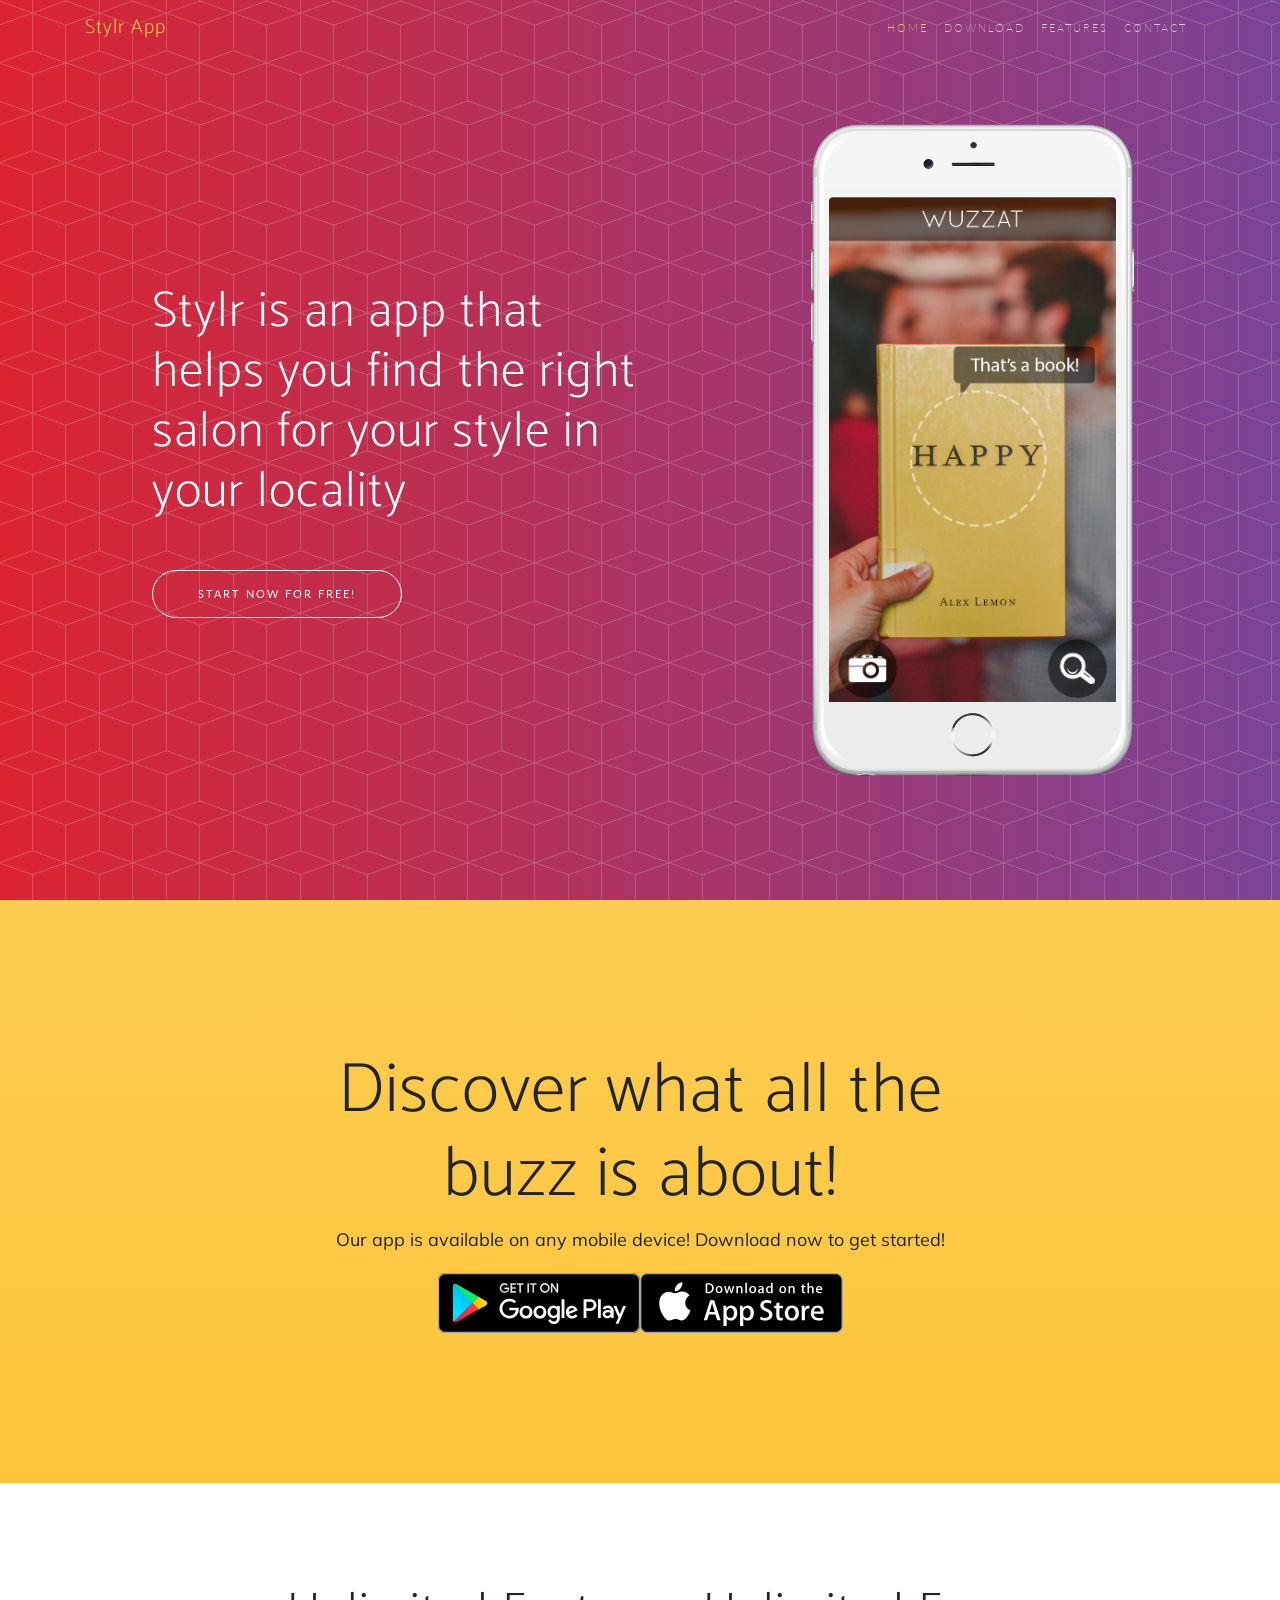
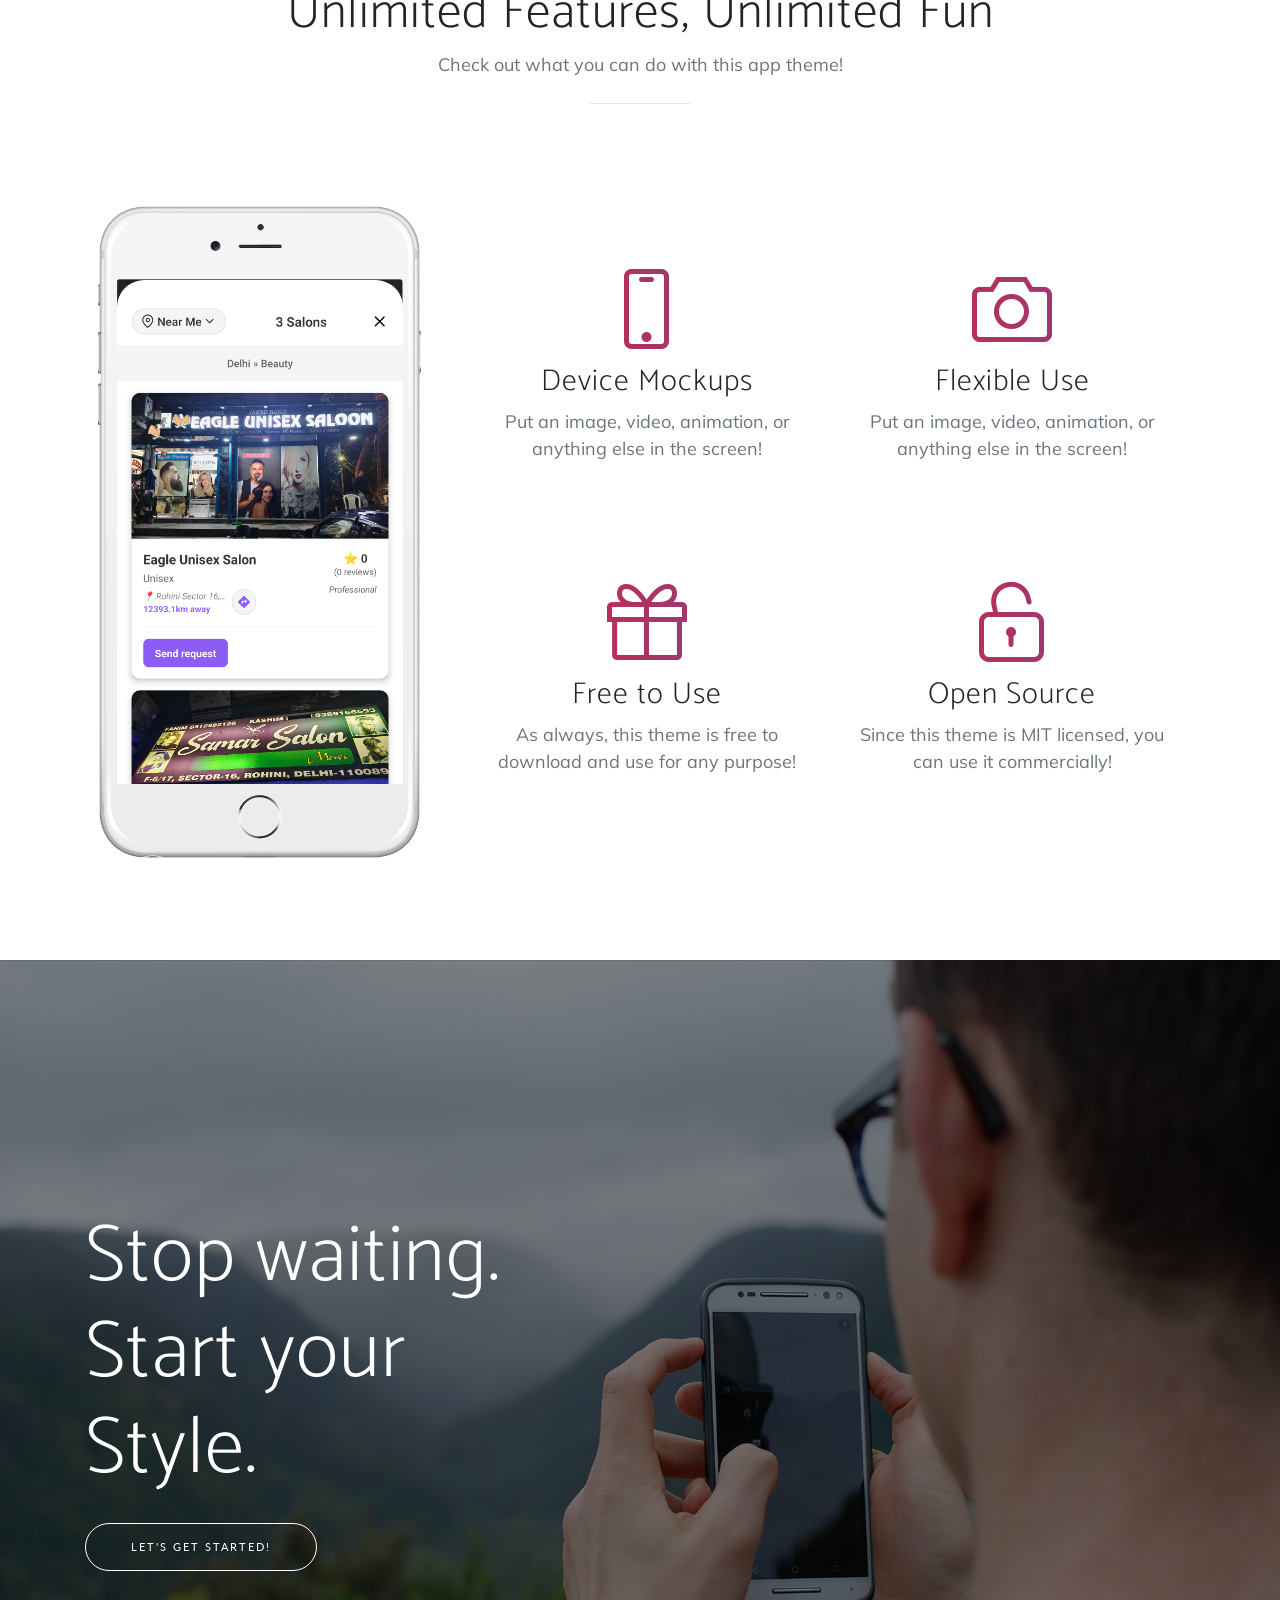
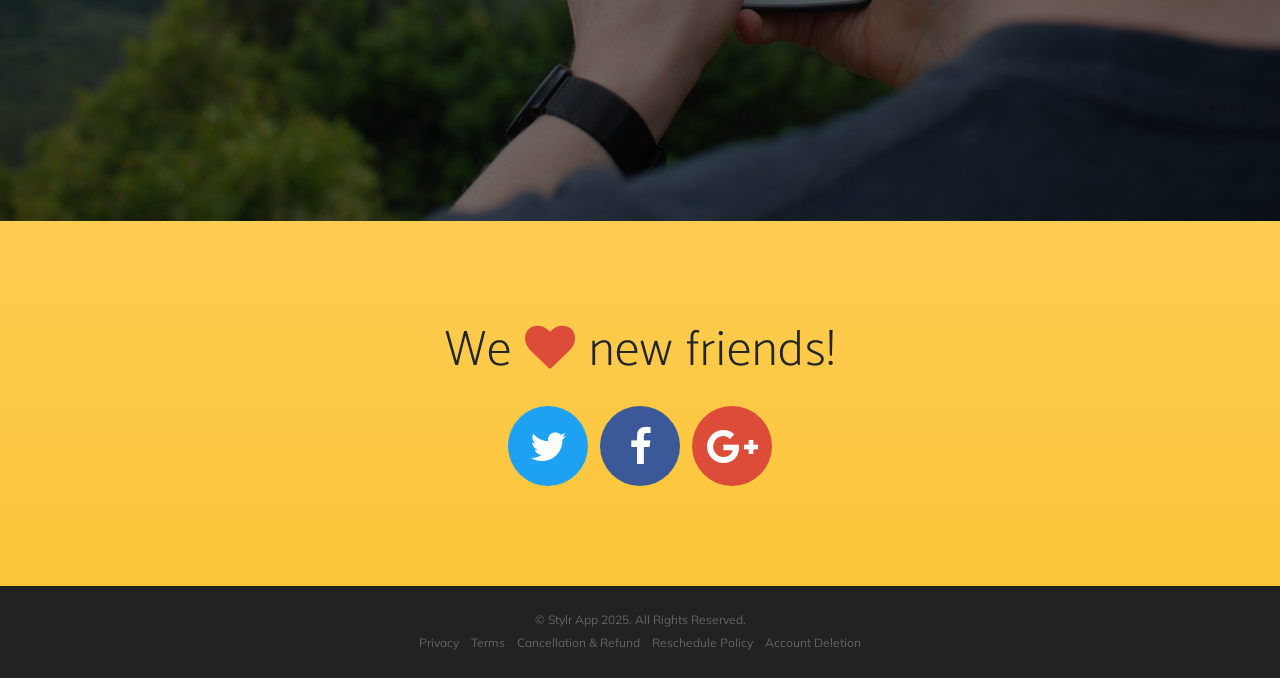
==== commit d1396488: "Updated image source in index.html to use new screenshot" ====
--- a/index.html
+++ b/index.html
@@ -72,7 +72,7 @@
                     <div class="device-container">
                         <div class="device-mockup iphone6_plus portrait">
                             <div class="device" style="background-image:url('assets/img/iphone_6_plus_white_port.png');">
-                                <div class="screen"><img class="img-fluid" src="assets/img/demo-screen-1.jpg"></div>
+                                <div class="screen"><img class="img-fluid" src="assets/img/screenshots/11.png"></div>
                             </div>
                         </div>
                     </div>
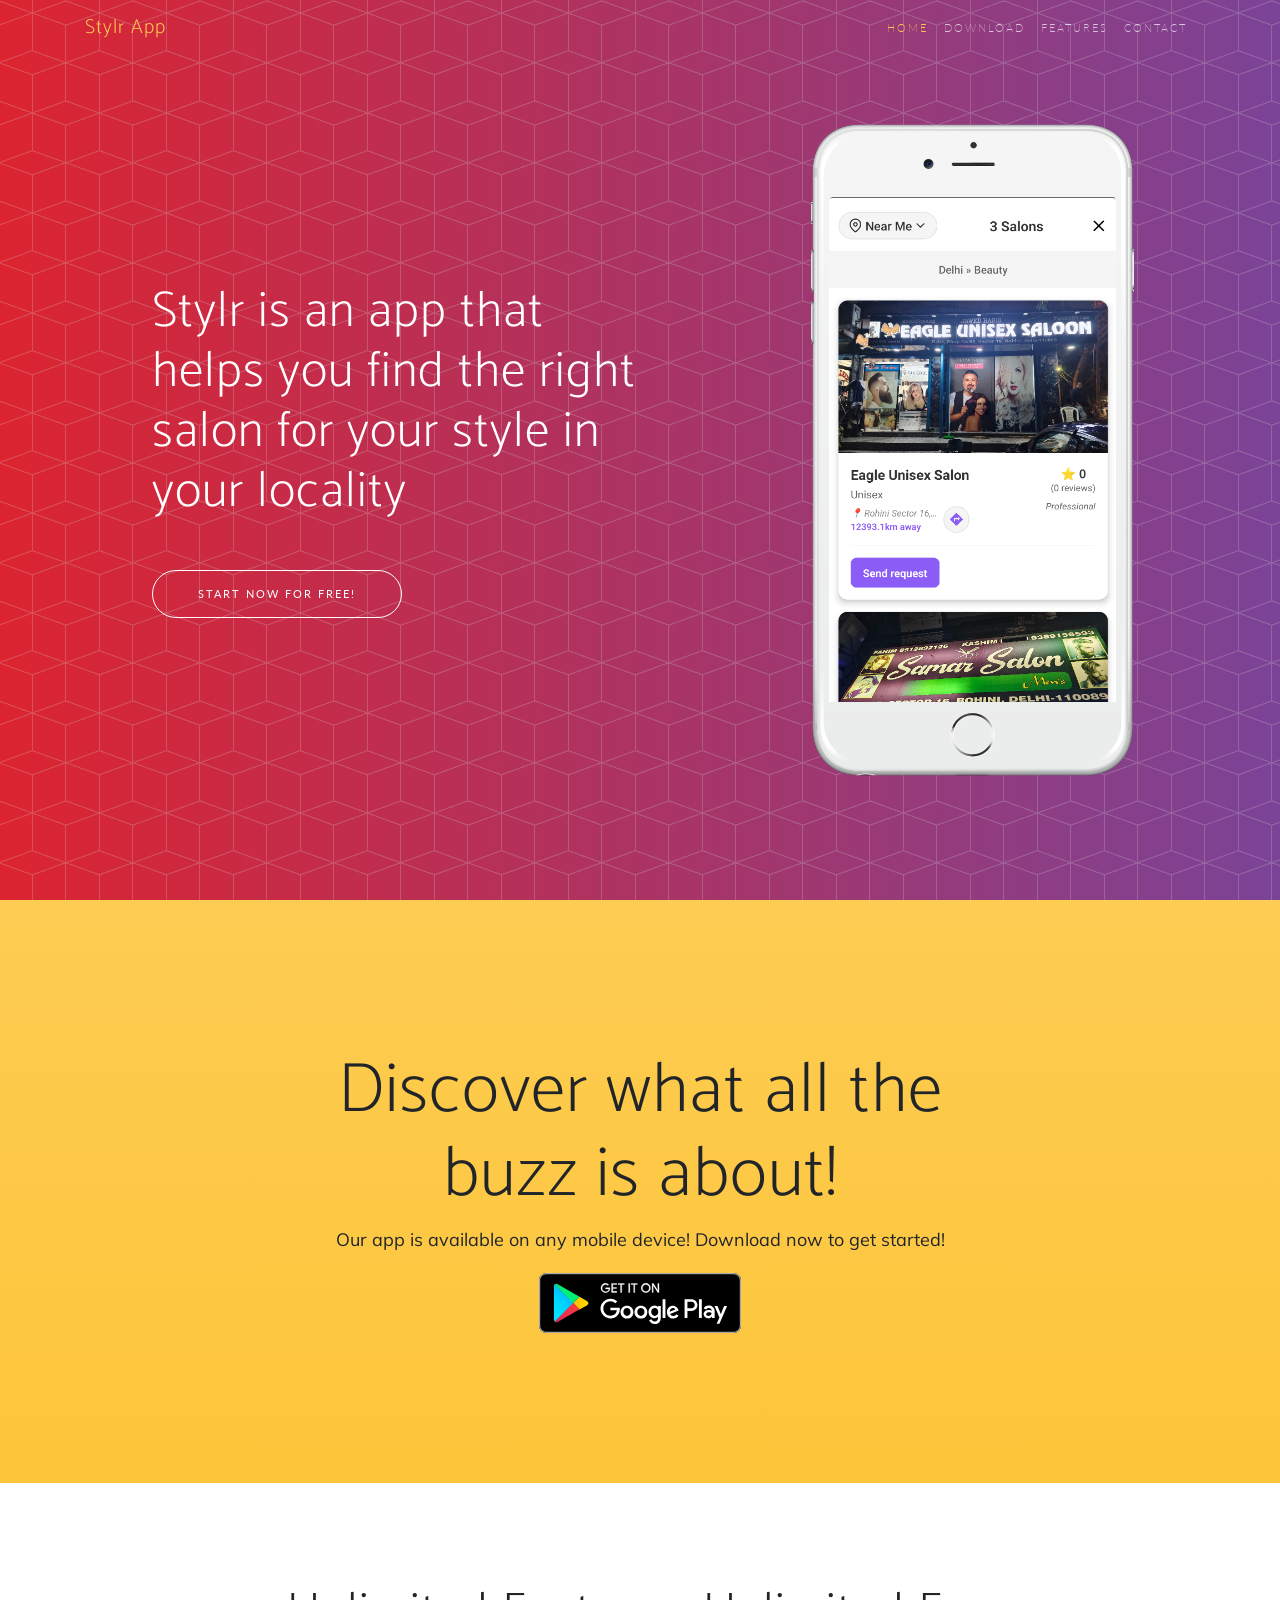
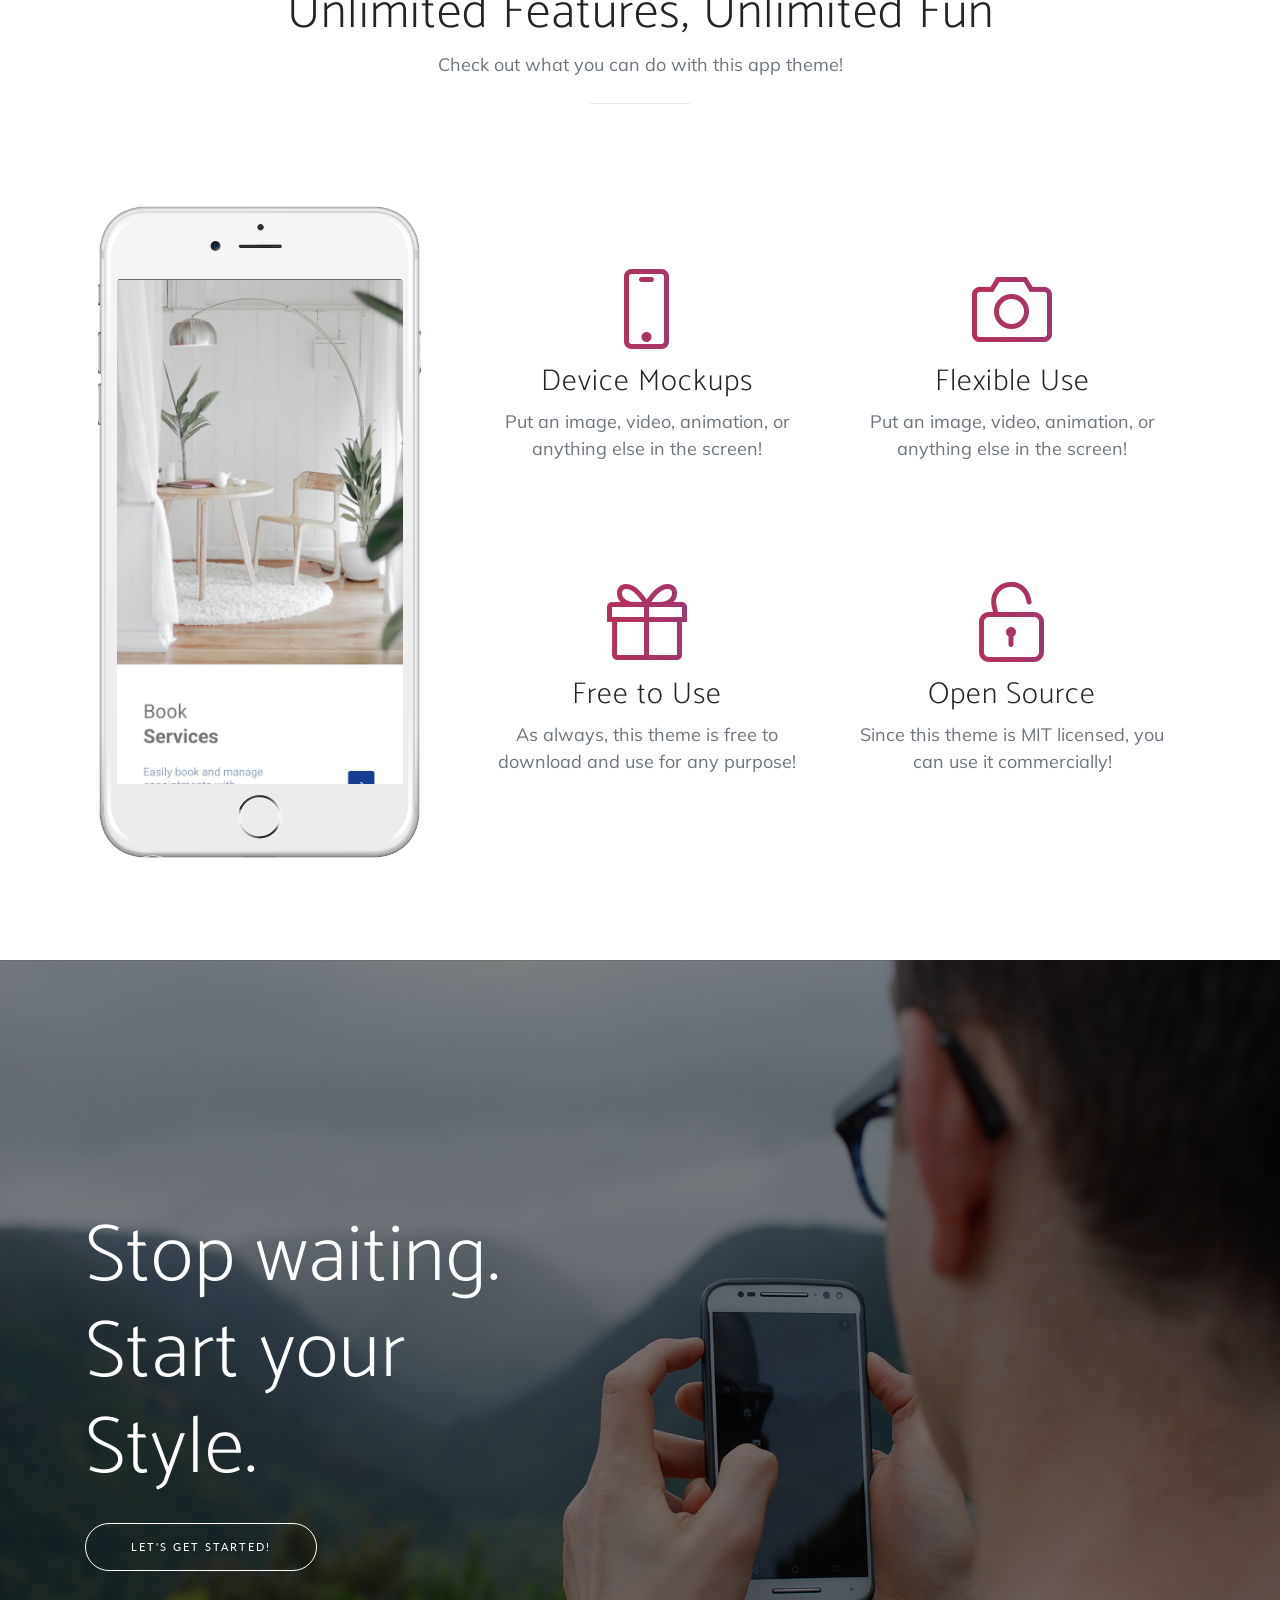
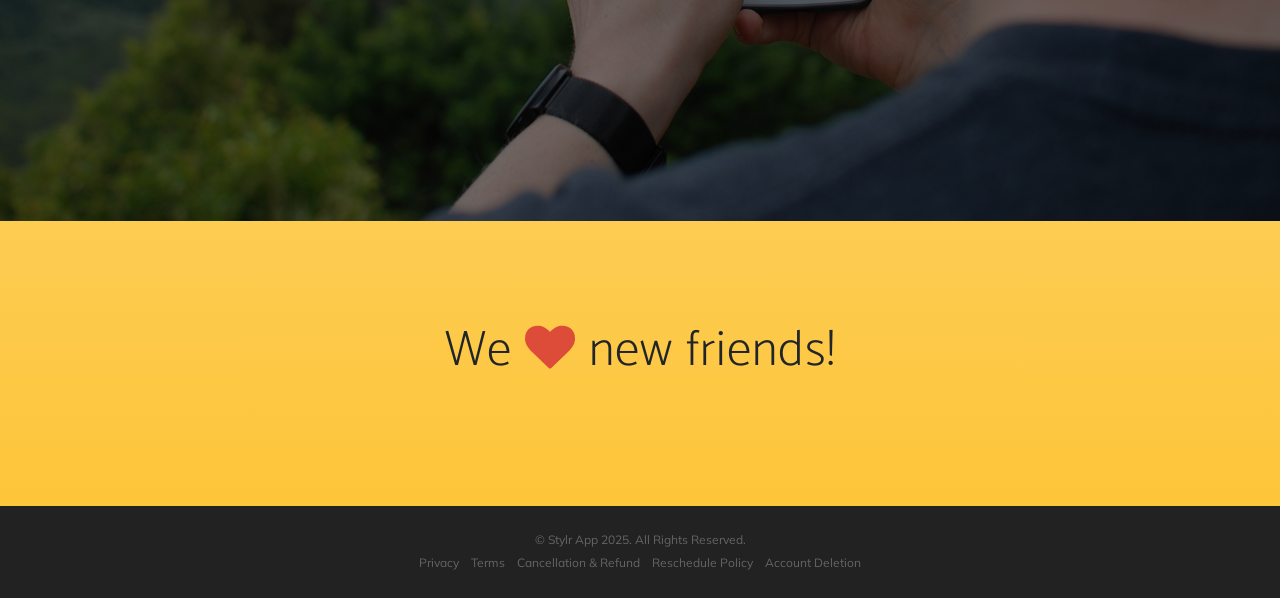
==== commit 28e7c68d: "Updated image sources in index.html and modified Google Play badge link; removed social media links " ====
--- a/index.html
+++ b/index.html
@@ -40,7 +40,7 @@
                     <div class="device-container">
                         <div class="device-mockup iphone6_plus portrait">
                             <div class="device" style="background-image:url('assets/img/iphone_6_plus_white_port.png');">
-                                <div class="screen"><img class="img-fluid" src="assets/img/demo-screen-1.jpg"></div>
+                                <div class="screen"><img class="img-fluid" src="assets/img/screenshots/11.png"></div>
                                 <div class="button"></div>
                             </div>
                         </div>
@@ -55,7 +55,7 @@
                 <div class="col-md-8 mx-auto">
                     <h2 class="section-heading">Discover what all the buzz is about!</h2>
                     <p>Our app is available on any mobile device! Download now to get started!</p>
-                    <div class="badges"><a class="badge-link" href="#"><img src="assets/img/google-play-badge.svg"></a><a class="badge-link" href="#"><img src="assets/img/app-store-badge.svg"></a></div>
+                    <div class="badges"><a class="badge-link" href="https://play.google.com/store/apps/details?id=experts.greenpolo.app&hl=en_IN" target="_blank" rel="noopener noreferrer"><img src="assets/img/google-play-badge.svg" alt="Get it on Google Play"></a><!-- <a class="badge-link" href="#"><img src="assets/img/app-store-badge.svg"></a> --></div>
                 </div>
             </div>
         </div>
@@ -72,7 +72,7 @@
                     <div class="device-container">
                         <div class="device-mockup iphone6_plus portrait">
                             <div class="device" style="background-image:url('assets/img/iphone_6_plus_white_port.png');">
-                                <div class="screen"><img class="img-fluid" src="assets/img/screenshots/11.png"></div>
+                                <div class="screen"><img class="img-fluid" src="assets/img/screenshots/f3.png"></div>
                             </div>
                         </div>
                     </div>
@@ -121,11 +121,11 @@
     <section class="bg-primary contact" id="contact">
         <div class="container">
             <h2><span>We&nbsp;</span><i class="fa fa-heart"></i><span>&nbsp;new friends!</span></h2>
-            <ul class="list-inline list-social">
+            <!-- <ul class="list-inline list-social">
                 <li class="list-inline-item social-twitter"><a href="#"><i class="fa fa-twitter"></i></a></li>
                 <li class="list-inline-item social-facebook"><a href="#"><i class="fa fa-facebook"></i></a></li>
                 <li class="list-inline-item social-google-plus"><a href="#"><i class="fa fa-google-plus"></i></a></li>
-            </ul>
+            </ul> -->
         </div>
     </section>
     <footer>
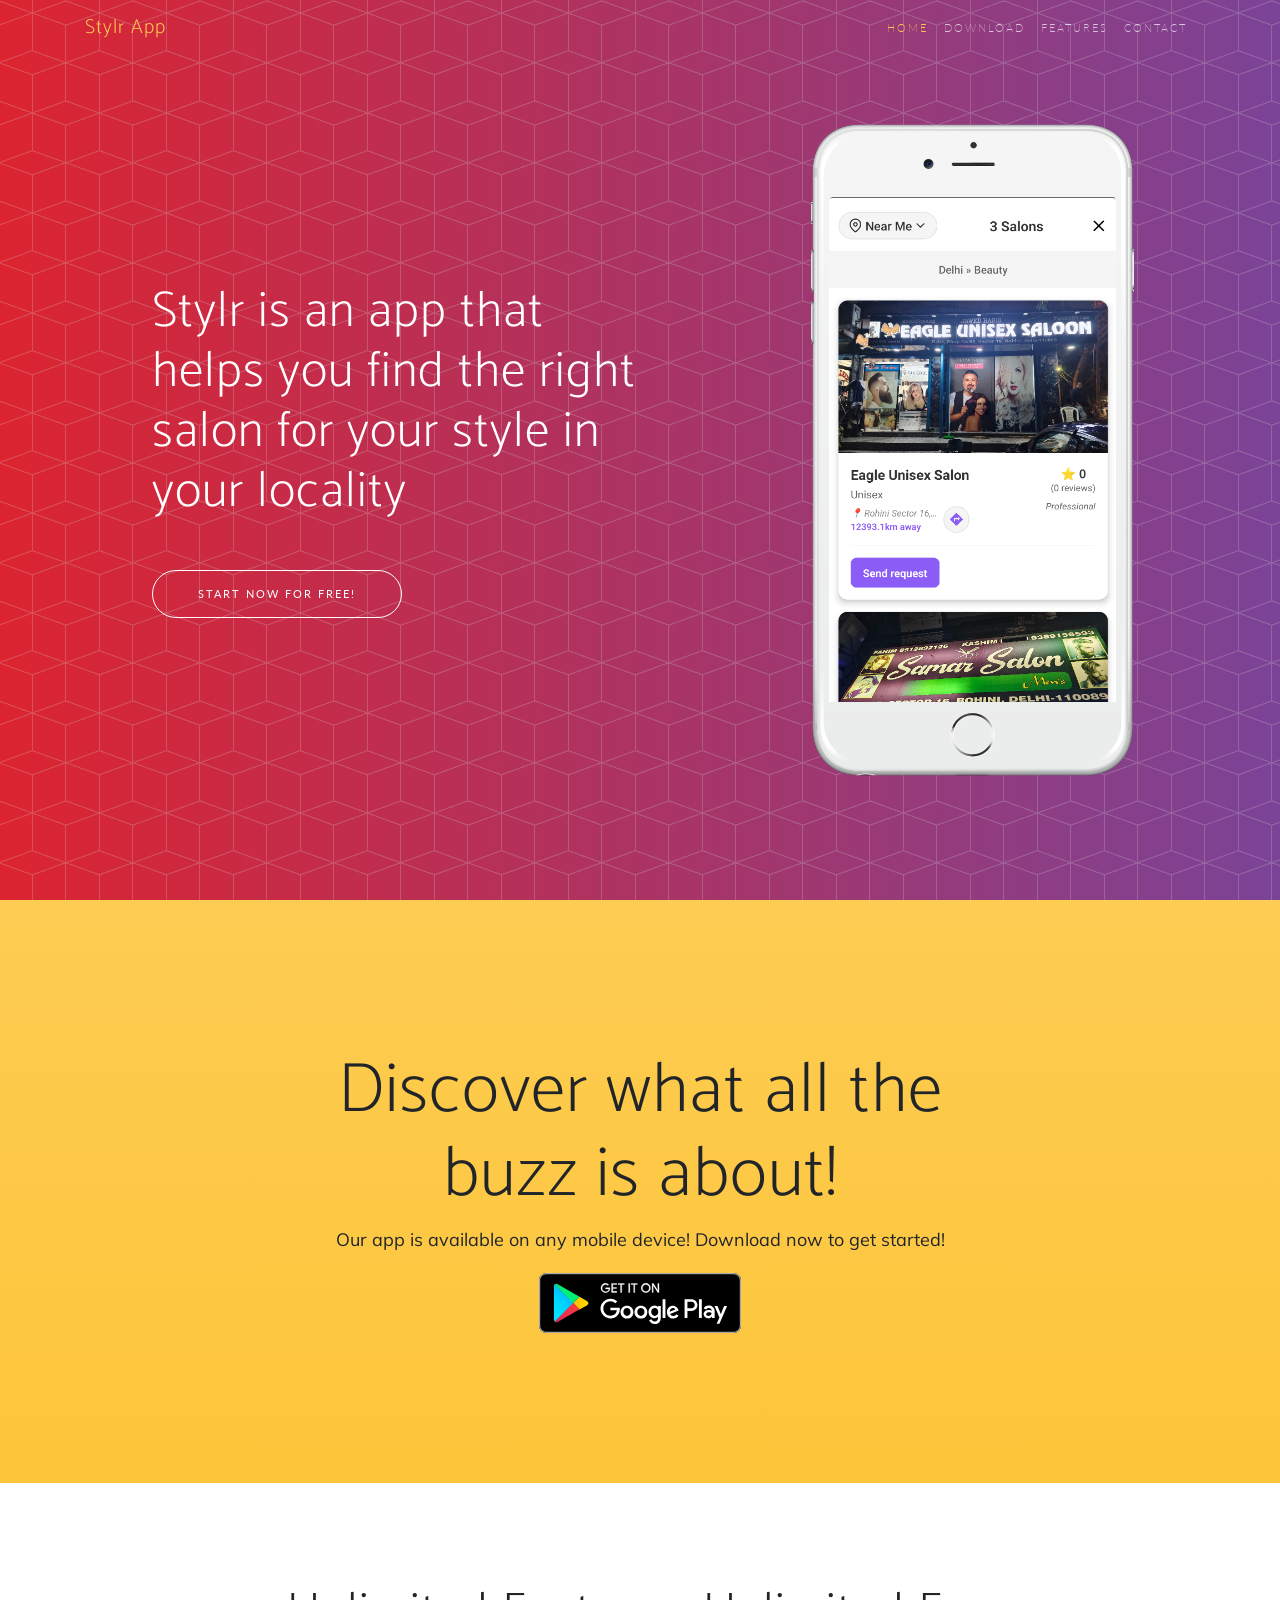
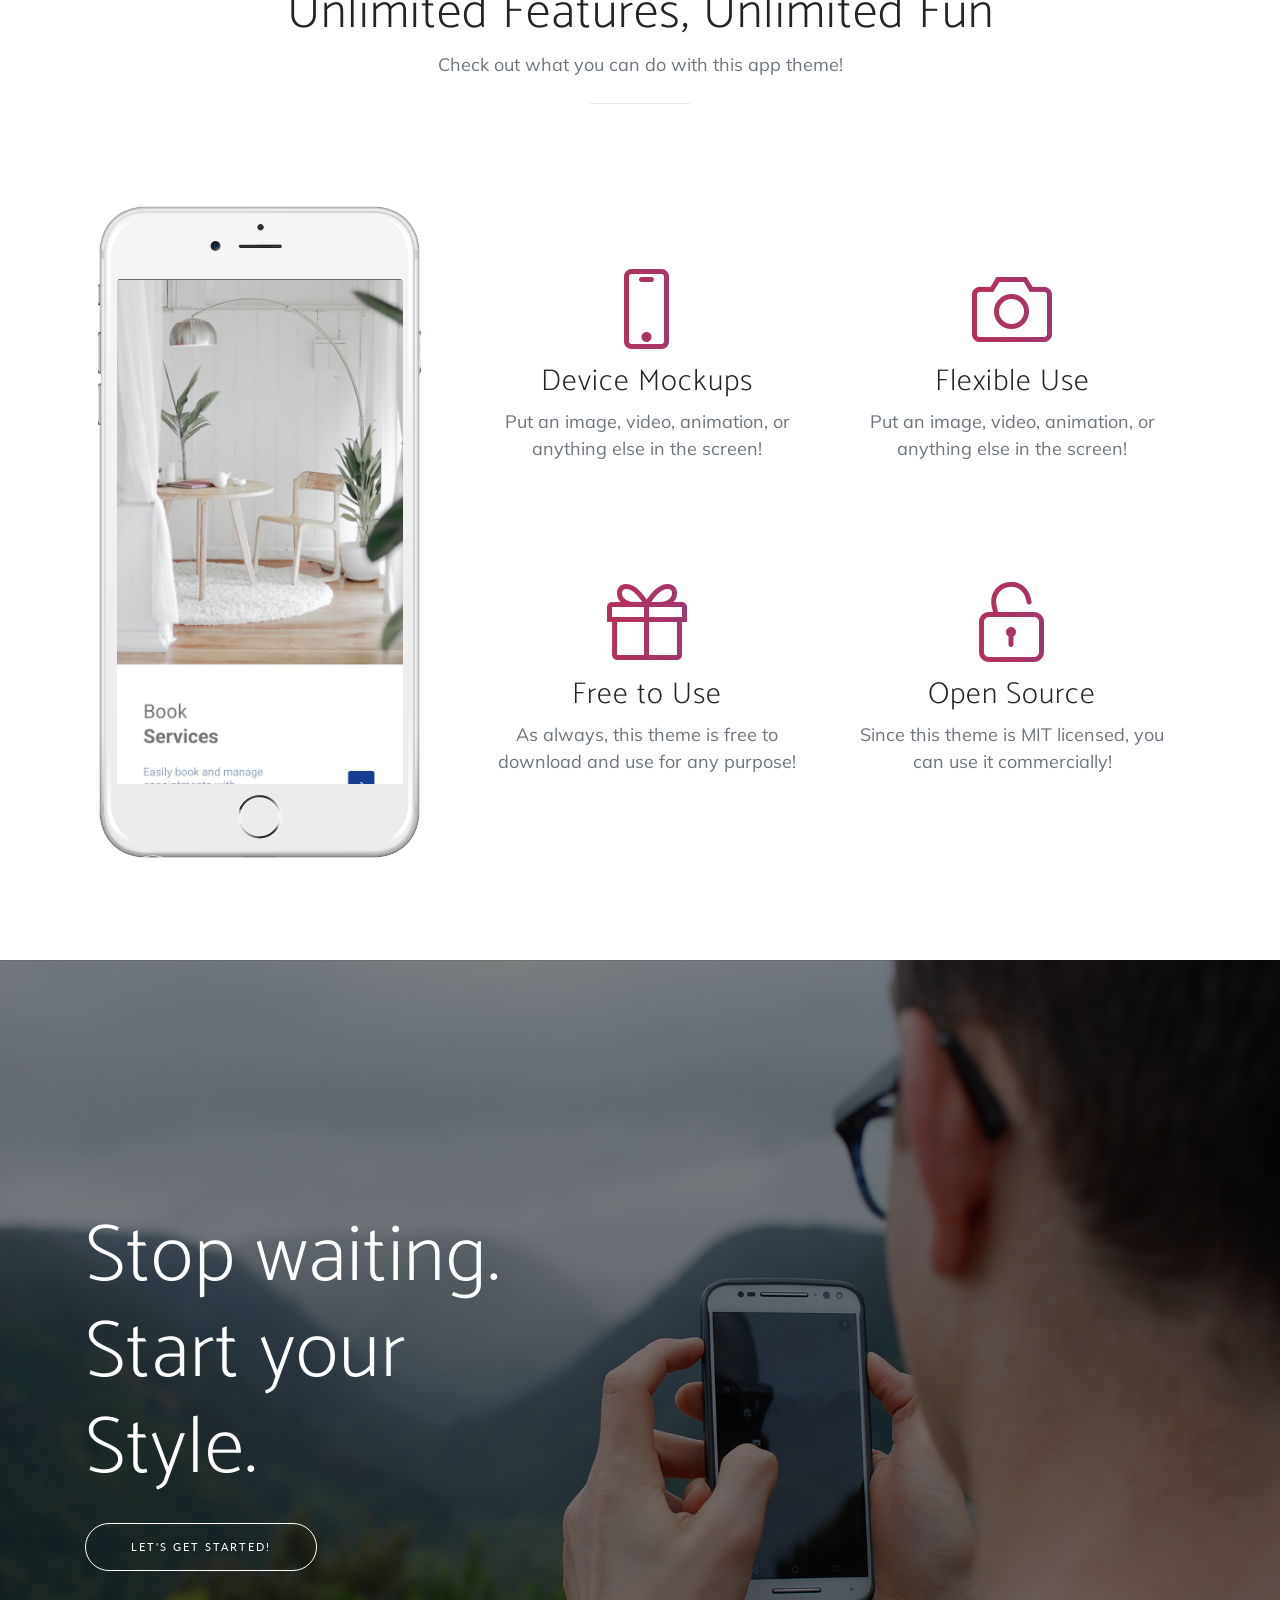
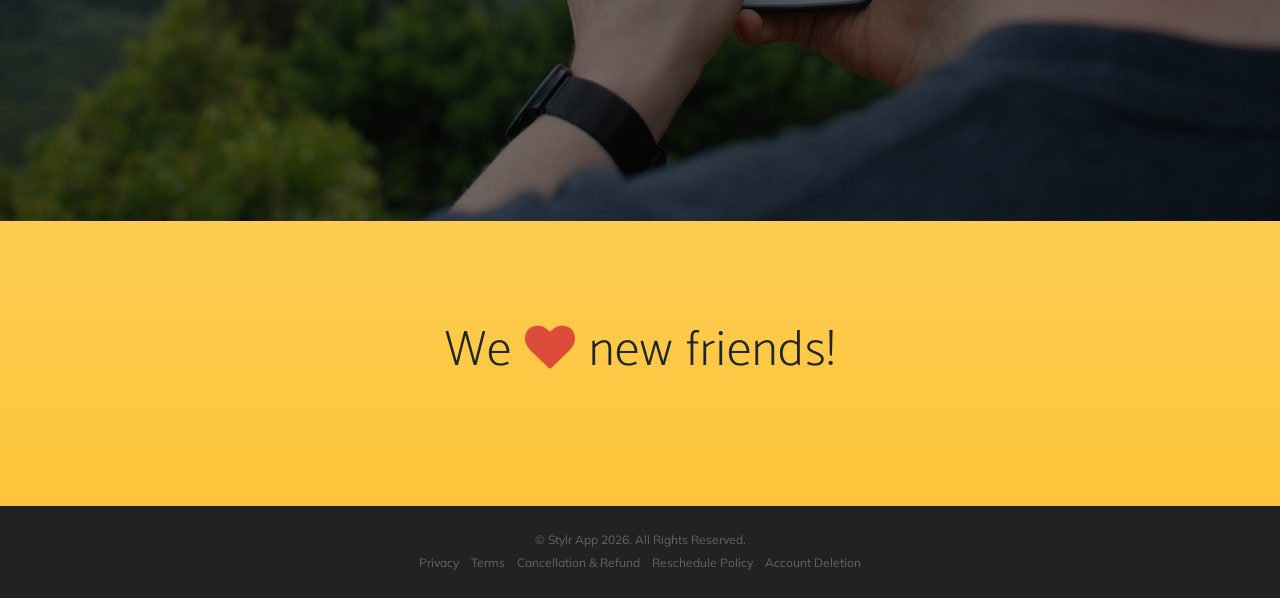
==== commit 256e49de: "Updated footer copyright year in index.html from 2025 to 2026" ====
--- a/index.html
+++ b/index.html
@@ -130,7 +130,7 @@
     </section>
     <footer>
         <div class="container">
-            <p>© Stylr App 2025. All Rights Reserved.</p>
+            <p>© Stylr App 2026. All Rights Reserved.</p>
             <ul class="list-inline">
                 <li class="list-inline-item"><a href="privacy-policy.html">Privacy</a></li>
                 <li class="list-inline-item"><a href="terms-and-conditions.html">Terms</a></li>
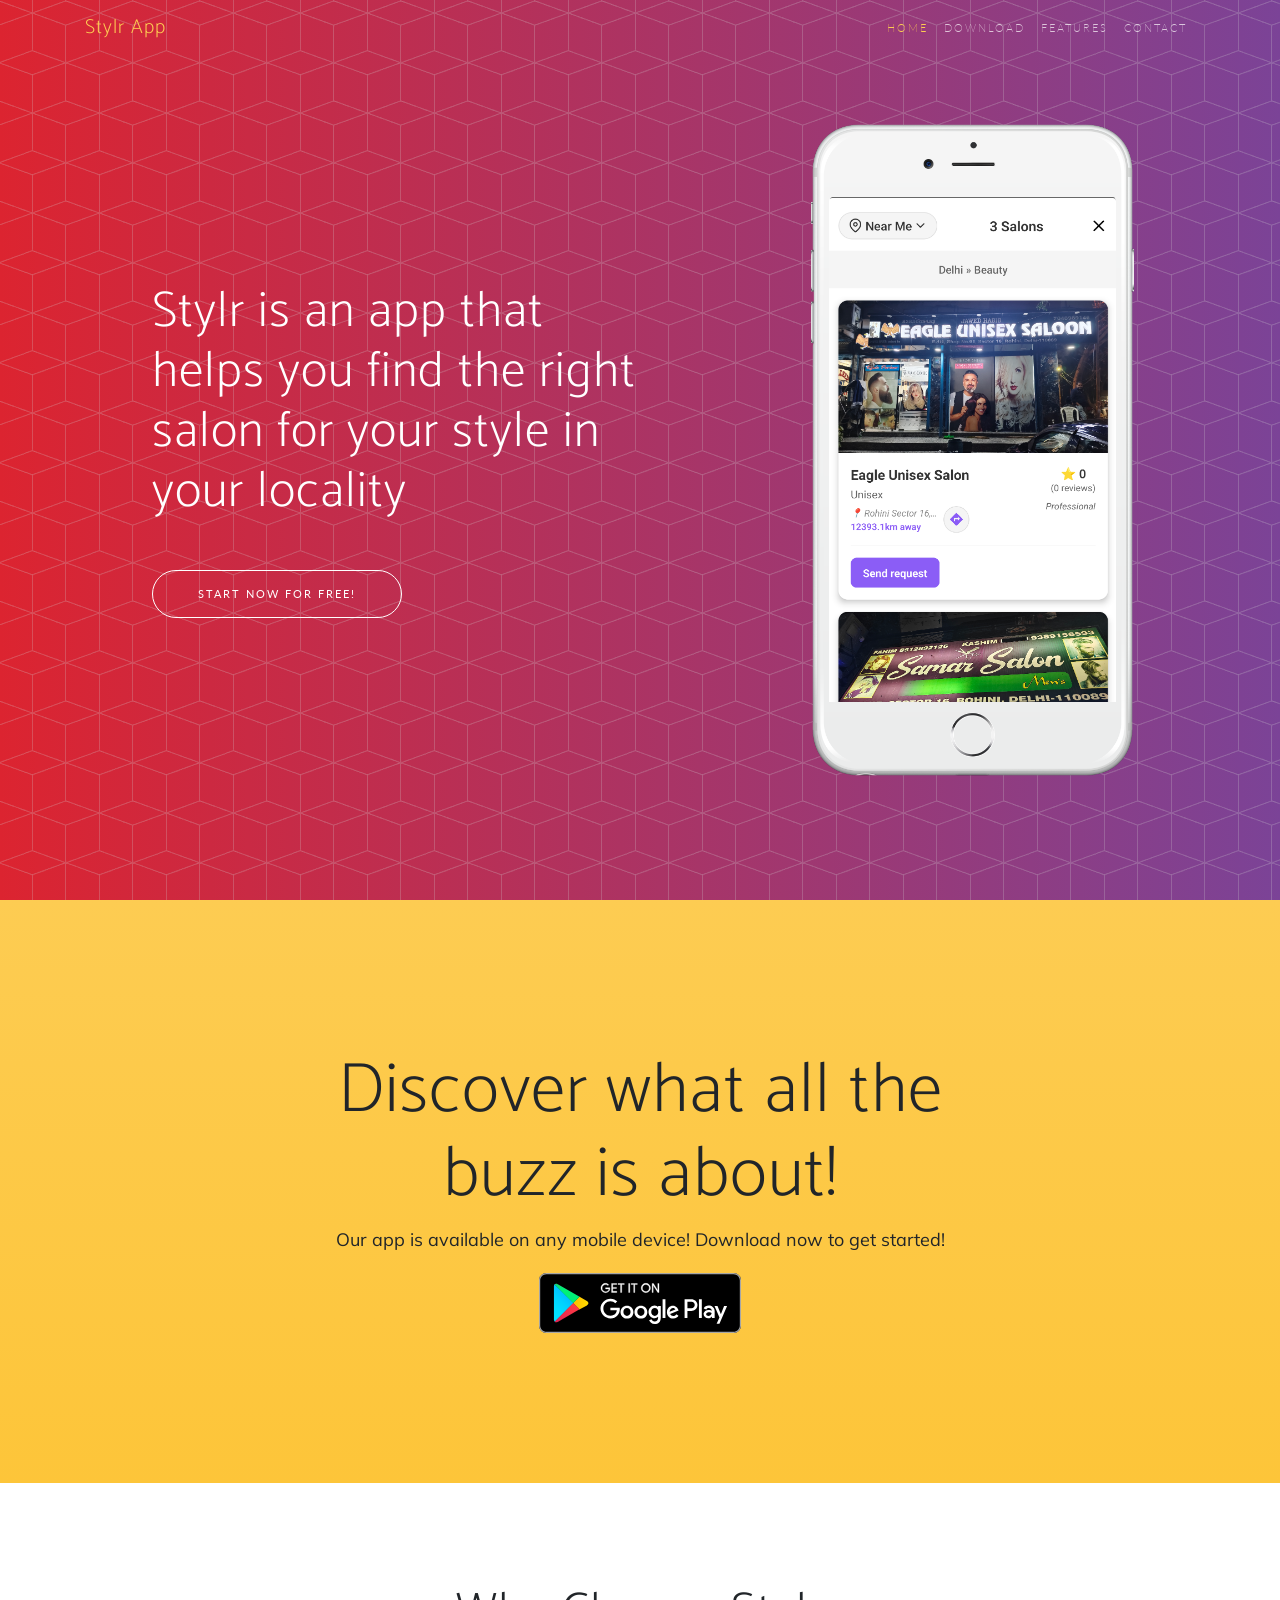
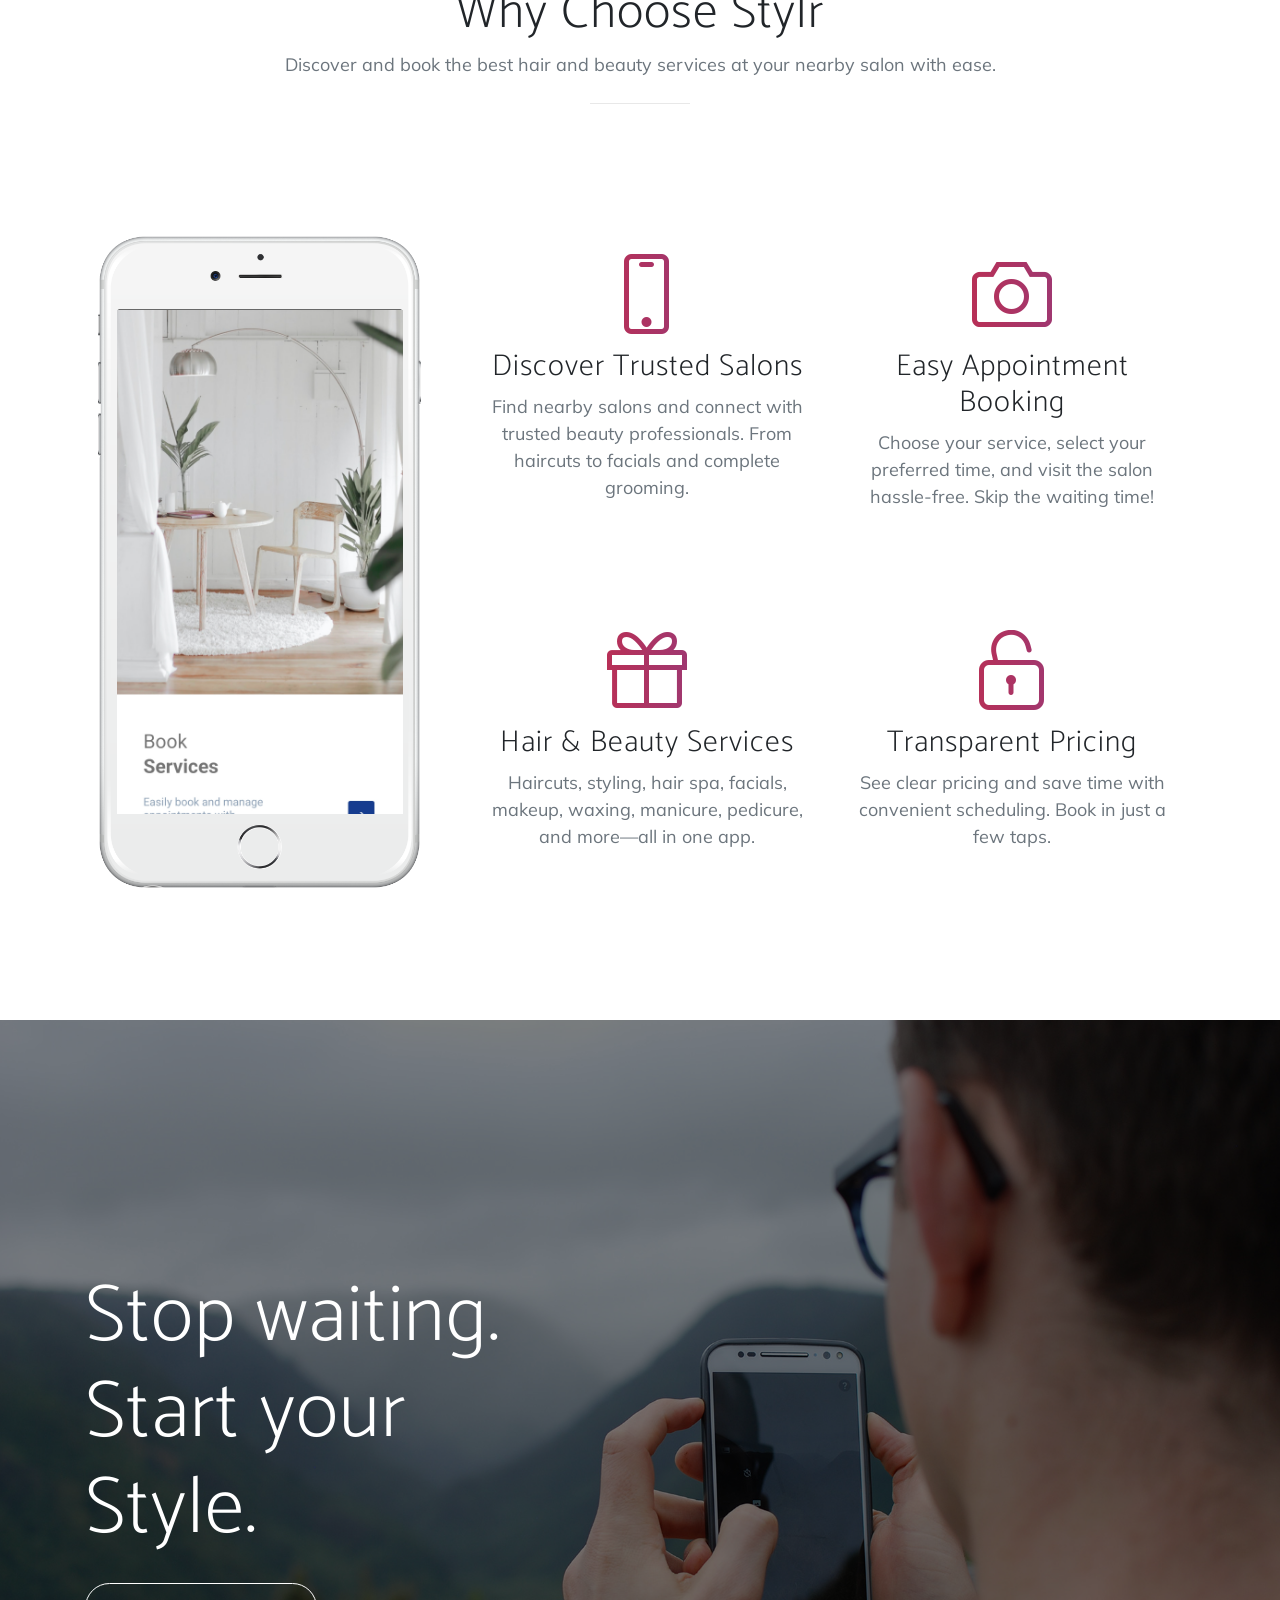
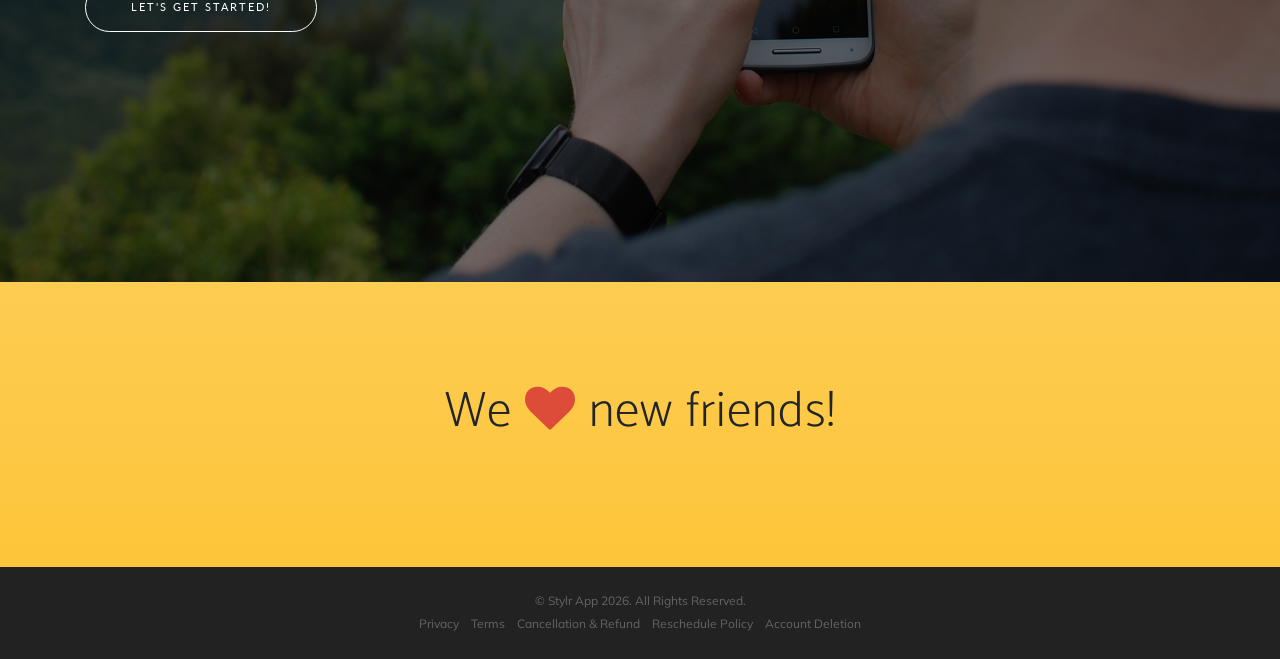
==== commit 6f23a09a: "Revamped features section in index.html to highlight key benefits of the Stylr app, including truste" ====
--- a/index.html
+++ b/index.html
@@ -63,8 +63,8 @@
     <section id="features" class="features">
         <div class="container">
             <div class="text-center section-heading">
-                <h2>Unlimited Features, Unlimited Fun</h2>
-                <p class="text-muted">Check out what you can do with this app theme!</p>
+                <h2>Why Choose Stylr</h2>
+                <p class="text-muted">Discover and book the best hair and beauty services at your nearby salon with ease.</p>
                 <hr>
             </div>
             <div class="row">
@@ -82,26 +82,26 @@
                         <div class="row">
                             <div class="col-lg-6">
                                 <div class="feature-item"><i class="icon-screen-smartphone text-primary"></i>
-                                    <h3>Device Mockups</h3>
-                                    <p class="text-muted">Put an image, video, animation, or anything else in the screen!</p>
+                                    <h3>Discover Trusted Salons</h3>
+                                    <p class="text-muted">Find nearby salons and connect with trusted beauty professionals. From haircuts to facials and complete grooming.</p>
                                 </div>
                             </div>
                             <div class="col-lg-6">
                                 <div class="feature-item"><i class="icon-camera text-primary"></i>
-                                    <h3>Flexible Use</h3>
-                                    <p class="text-muted">Put an image, video, animation, or anything else in the screen!</p>
+                                    <h3>Easy Appointment Booking</h3>
+                                    <p class="text-muted">Choose your service, select your preferred time, and visit the salon hassle-free. Skip the waiting time!</p>
                                 </div>
                             </div>
                             <div class="col-lg-6">
                                 <div class="feature-item"><i class="icon-present text-primary"></i>
-                                    <h3>Free to Use</h3>
-                                    <p class="text-muted">As always, this theme is free to download and use for any purpose!</p>
+                                    <h3>Hair &amp; Beauty Services</h3>
+                                    <p class="text-muted">Haircuts, styling, hair spa, facials, makeup, waxing, manicure, pedicure, and more—all in one app.</p>
                                 </div>
                             </div>
                             <div class="col-lg-6">
                                 <div class="feature-item"><i class="icon-lock-open text-primary"></i>
-                                    <h3>Open Source</h3>
-                                    <p class="text-muted">Since this theme is MIT licensed, you can use it commercially!</p>
+                                    <h3>Transparent Pricing</h3>
+                                    <p class="text-muted">See clear pricing and save time with convenient scheduling. Book in just a few taps.</p>
                                 </div>
                             </div>
                         </div>
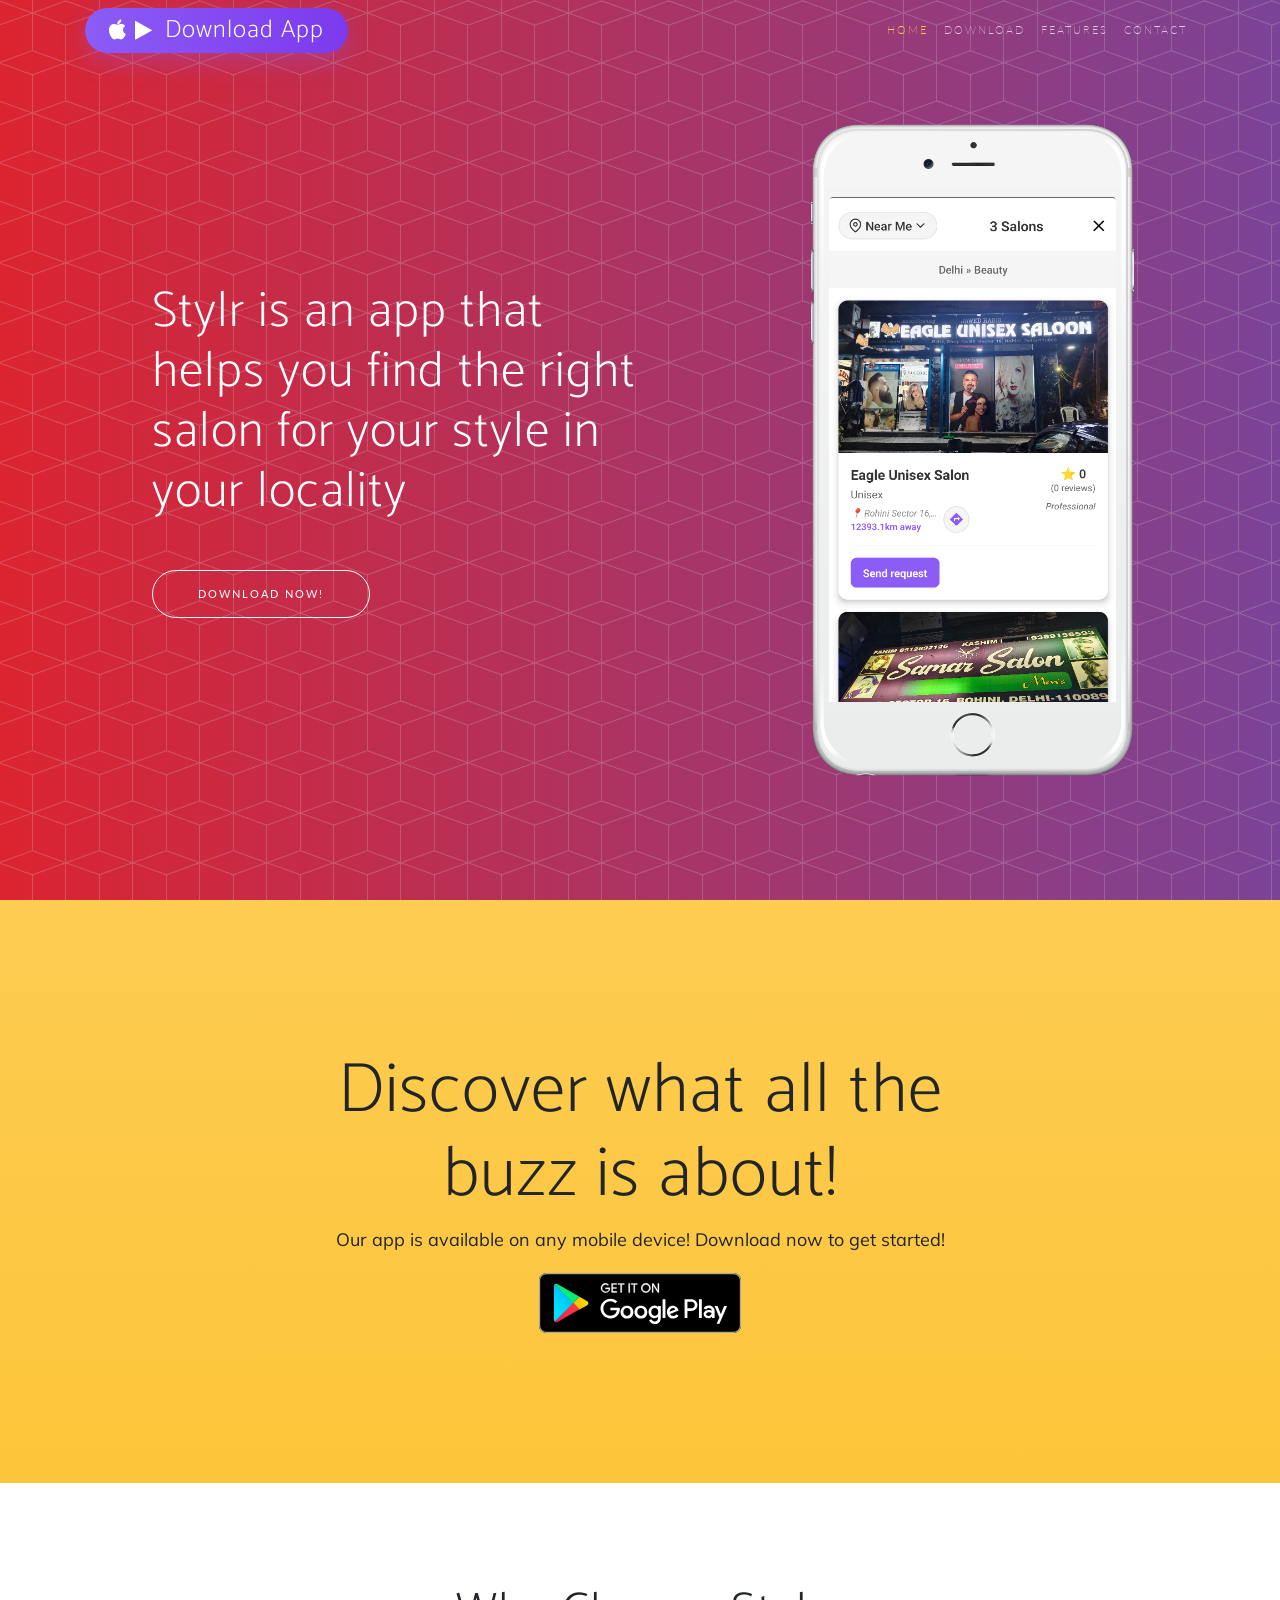
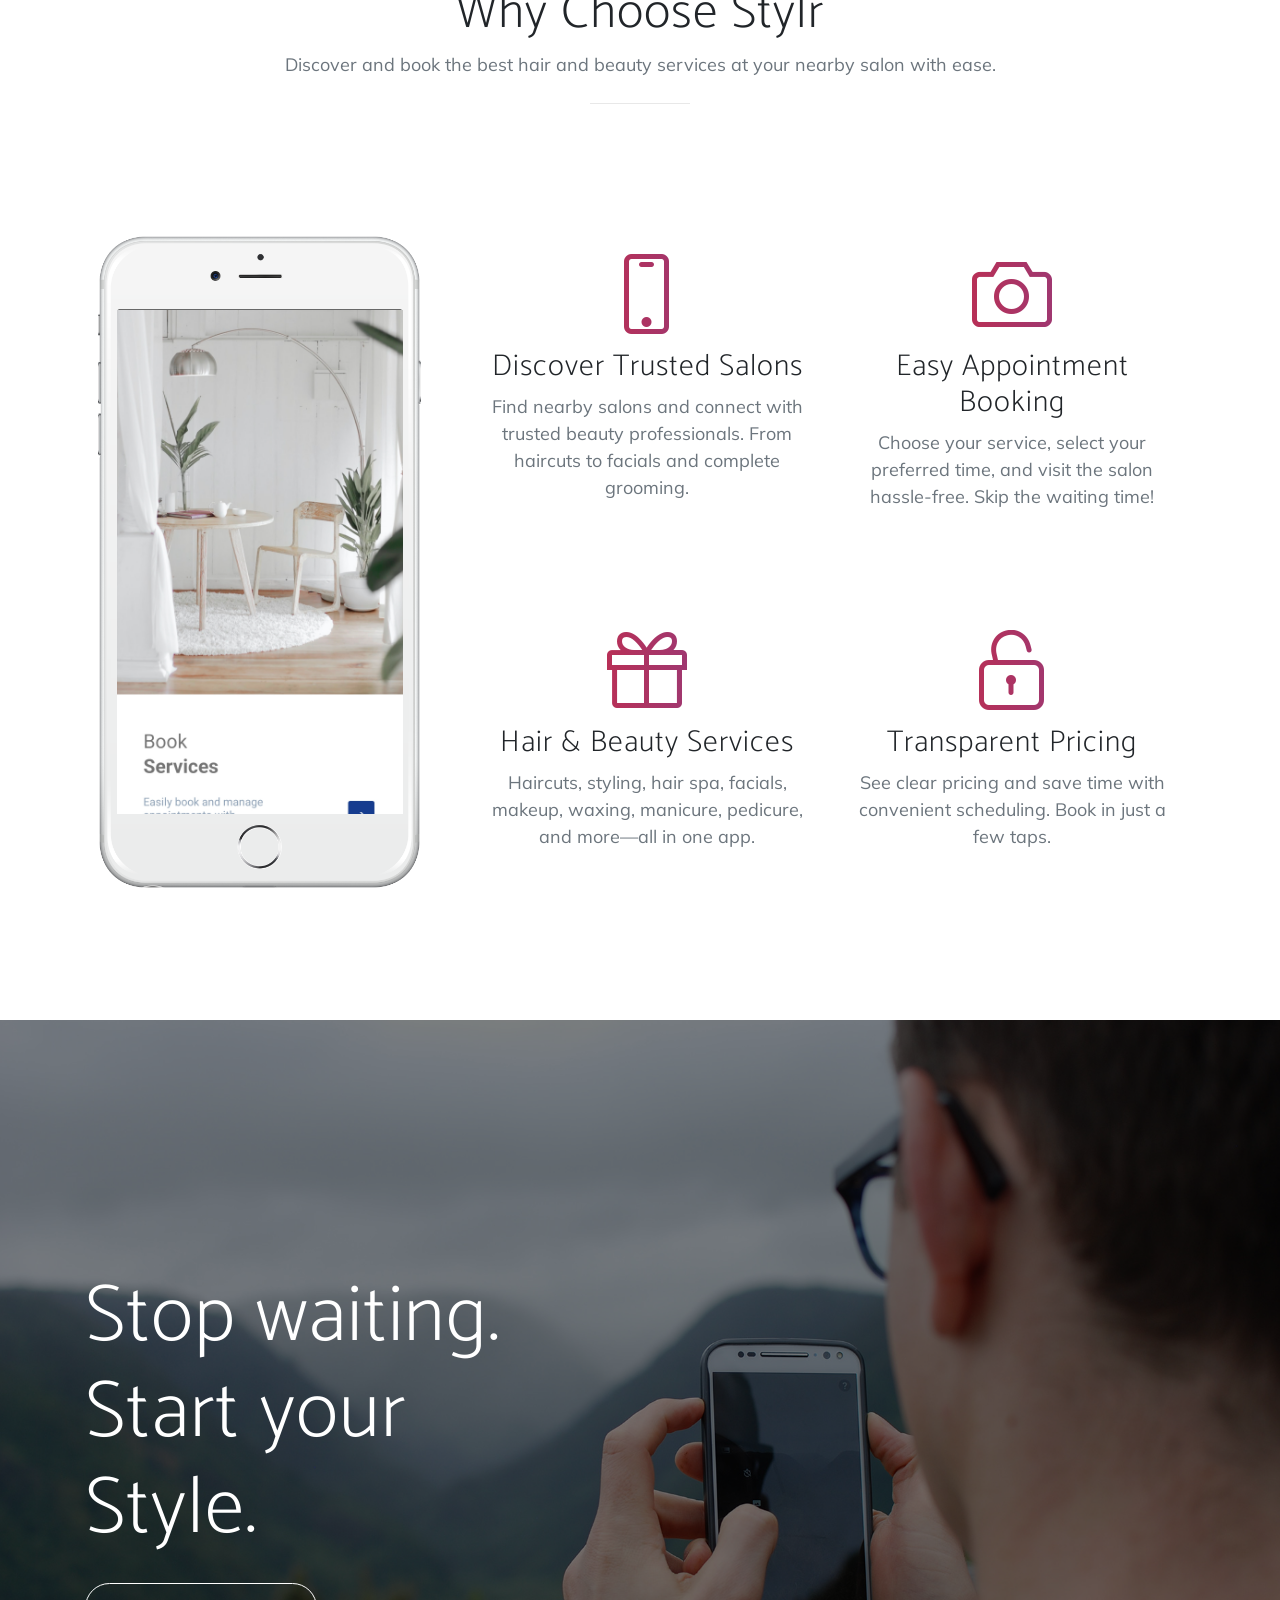
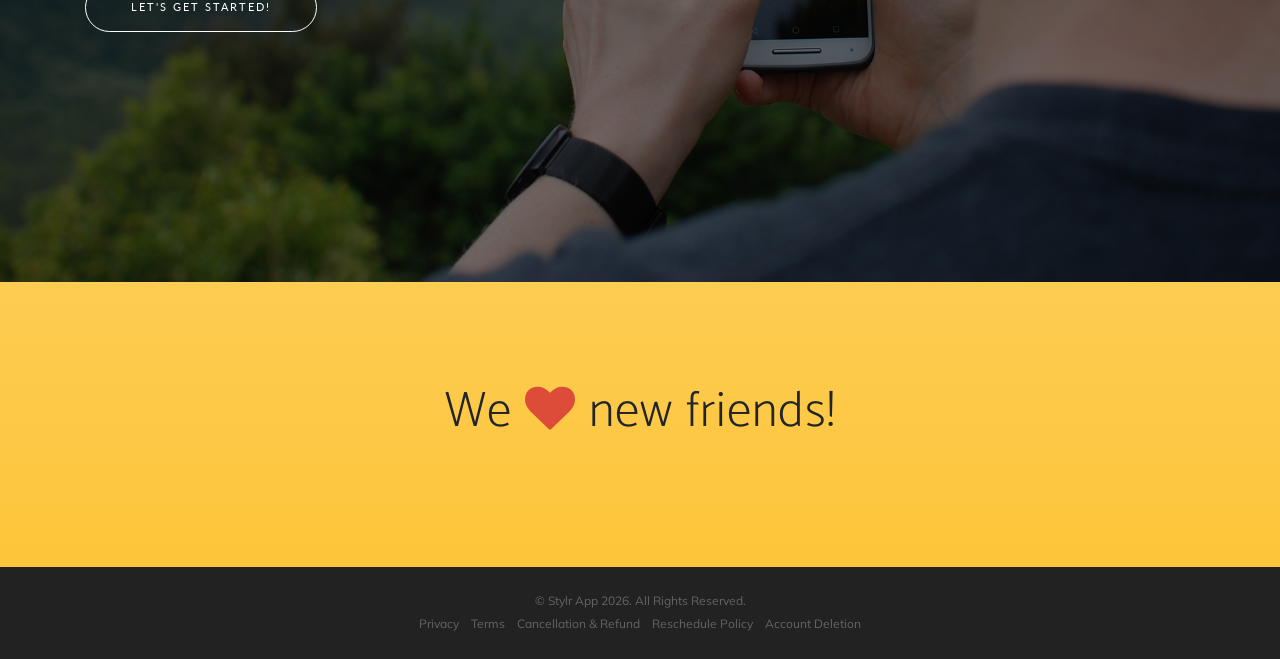
==== commit bb02dbad: "Added Downlaod App Button and link" ====
--- a/index.html
+++ b/index.html
@@ -13,11 +13,57 @@
     <link rel="stylesheet" href="assets/fonts/font-awesome.min.css">
     <link rel="stylesheet" href="assets/fonts/simple-line-icons.min.css">
     <link rel="stylesheet" href="assets/css/styles.min.css">
+    <style>
+        .nav-download-btn {
+            display: inline-flex;
+            align-items: center;
+            gap: 12px;
+            padding: 10px 24px;
+            border-radius: 999px;
+            background: linear-gradient(90deg, #8B5CF6, #7C3AED);
+            color: #fff !important;
+            font-weight: 700;
+            font-size: 1.55rem;
+            line-height: 1;
+            text-decoration: none;
+            box-shadow: 0 8px 24px rgba(139, 92, 246, 0.35);
+            transition: transform 0.2s ease, box-shadow 0.2s ease;
+        }
+
+        .nav-download-btn:hover,
+        .nav-download-btn:focus {
+            color: #fff !important;
+            text-decoration: none;
+            transform: translateY(-1px);
+            box-shadow: 0 10px 28px rgba(139, 92, 246, 0.45);
+        }
+
+        .nav-download-btn .icon-wrap {
+            display: inline-flex;
+            align-items: center;
+            gap: 8px;
+            font-size: 1.35rem;
+        }
+
+        .hero-download-btn {
+            transition: all 0.2s ease;
+        }
+
+        .hero-download-btn:hover,
+        .hero-download-btn:focus {
+            background-color: #8B5CF6;
+            border-color: #8B5CF6;
+            color: #fff;
+            text-decoration: none;
+            transform: translateY(-1px);
+            box-shadow: 0 8px 20px rgba(139, 92, 246, 0.35);
+        }
+    </style>
 </head>
 
 <body id="page-top">
     <nav class="navbar navbar-light navbar-expand-lg fixed-top" id="mainNav">
-        <div class="container"><a class="navbar-brand js-scroll-trigger" href="#page-top">Stylr App</a><button data-toggle="collapse" data-target="#navbarResponsive" class="navbar-toggler float-right" aria-controls="navbarResponsive" aria-expanded="false" aria-label="Toggle navigation"><i class="fa fa-bars"></i></button>
+        <div class="container"><a class="navbar-brand nav-download-btn" href="https://play.google.com/store/apps/details?id=experts.greenpolo.app&amp;hl=en_IN" target="_blank" rel="noopener noreferrer"><span class="icon-wrap"><i class="fa fa-apple" aria-hidden="true"></i><i class="fa fa-play" aria-hidden="true"></i></span><span>Download App</span></a><button data-toggle="collapse" data-target="#navbarResponsive" class="navbar-toggler float-right" aria-controls="navbarResponsive" aria-expanded="false" aria-label="Toggle navigation"><i class="fa fa-bars"></i></button>
             <div class="collapse navbar-collapse" id="navbarResponsive">
                 <ul class="navbar-nav ml-auto">
                     <li class="nav-item"><a class="nav-link js-scroll-trigger" href="#page-top">Home</a></li>
@@ -33,7 +79,7 @@
             <div class="row h-100">
                 <div class="col-lg-7 my-auto">
                     <div class="mx-auto header-content">
-                        <h1 class="mb-5">Stylr is an app that helps you find the right salon for your style in your locality</h1><a class="btn btn-outline-warning btn-xl js-scroll-trigger" role="button" href="#download">Start Now for Free!</a>
+                        <h1 class="mb-5">Stylr is an app that helps you find the right salon for your style in your locality</h1><a class="btn btn-outline-warning btn-xl js-scroll-trigger hero-download-btn" role="button" href="#download">Download Now!</a>
                     </div>
                 </div>
                 <div class="col-lg-5 my-auto">
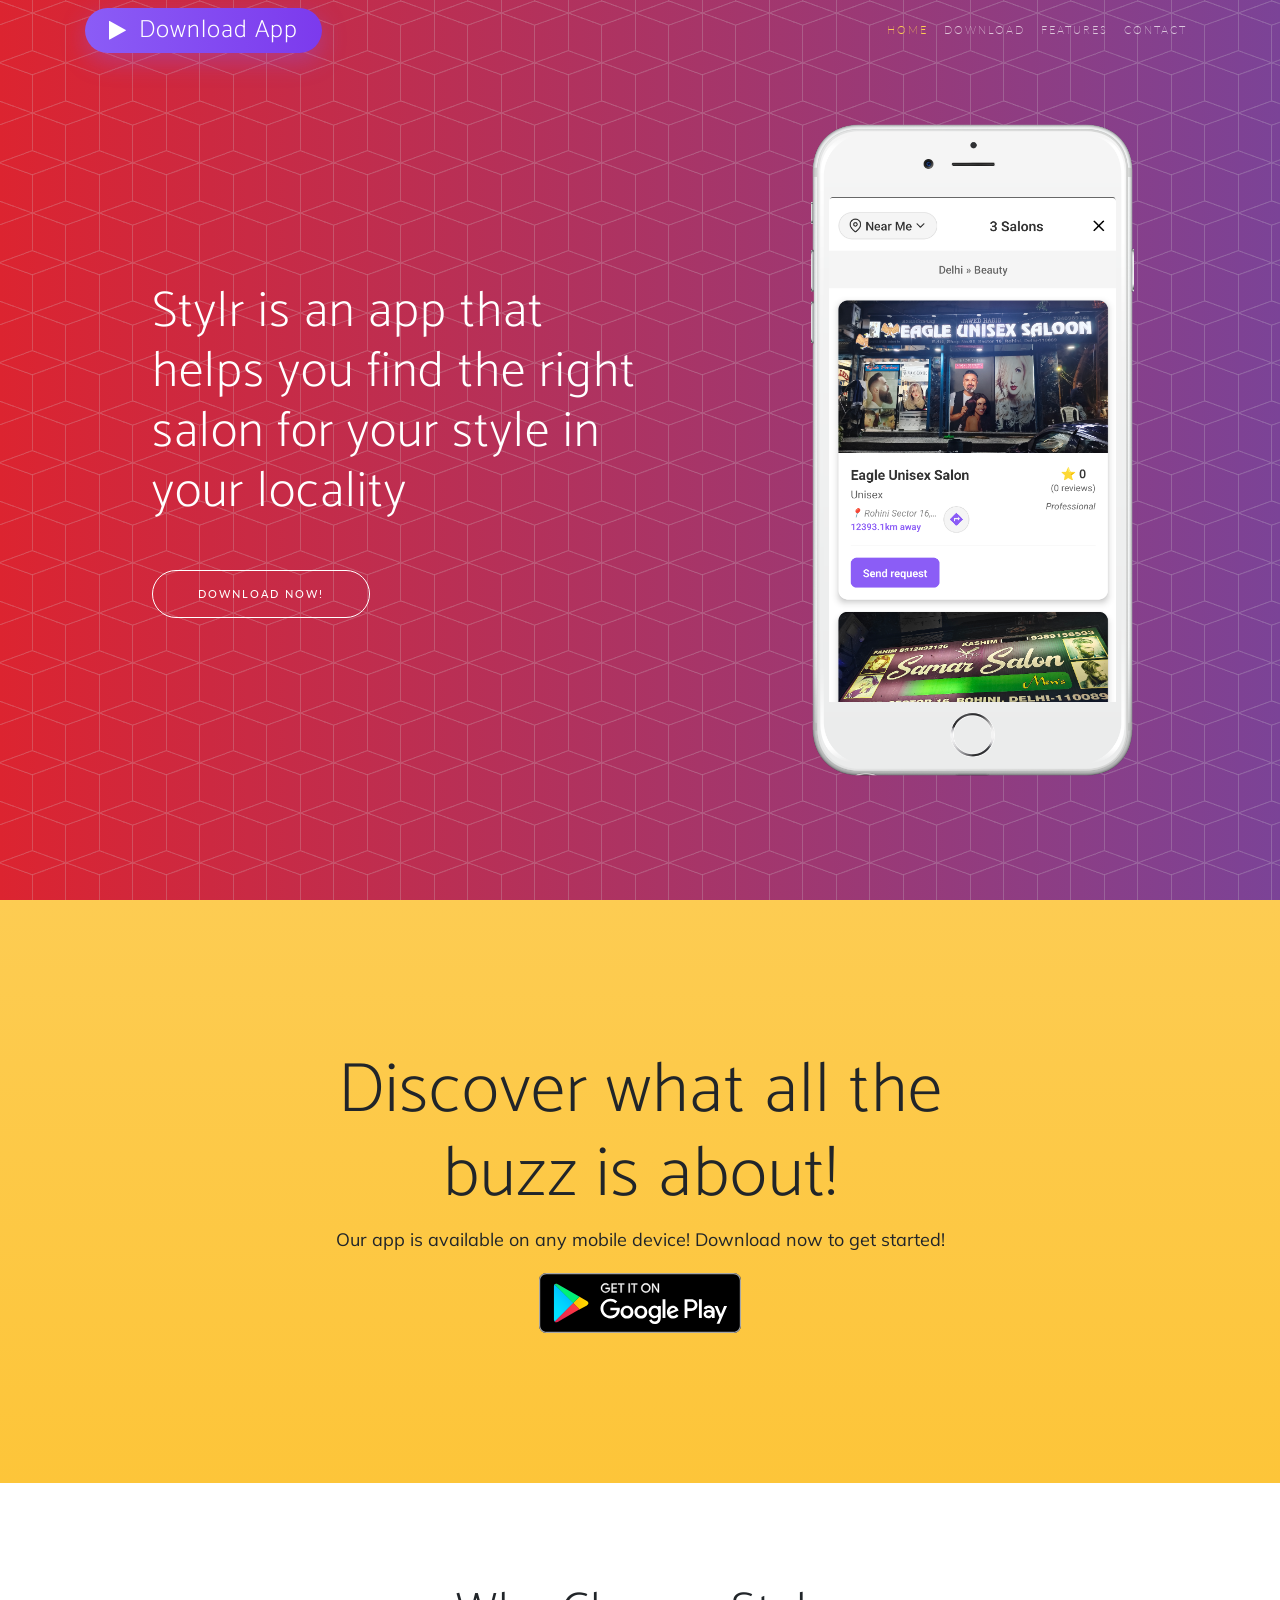
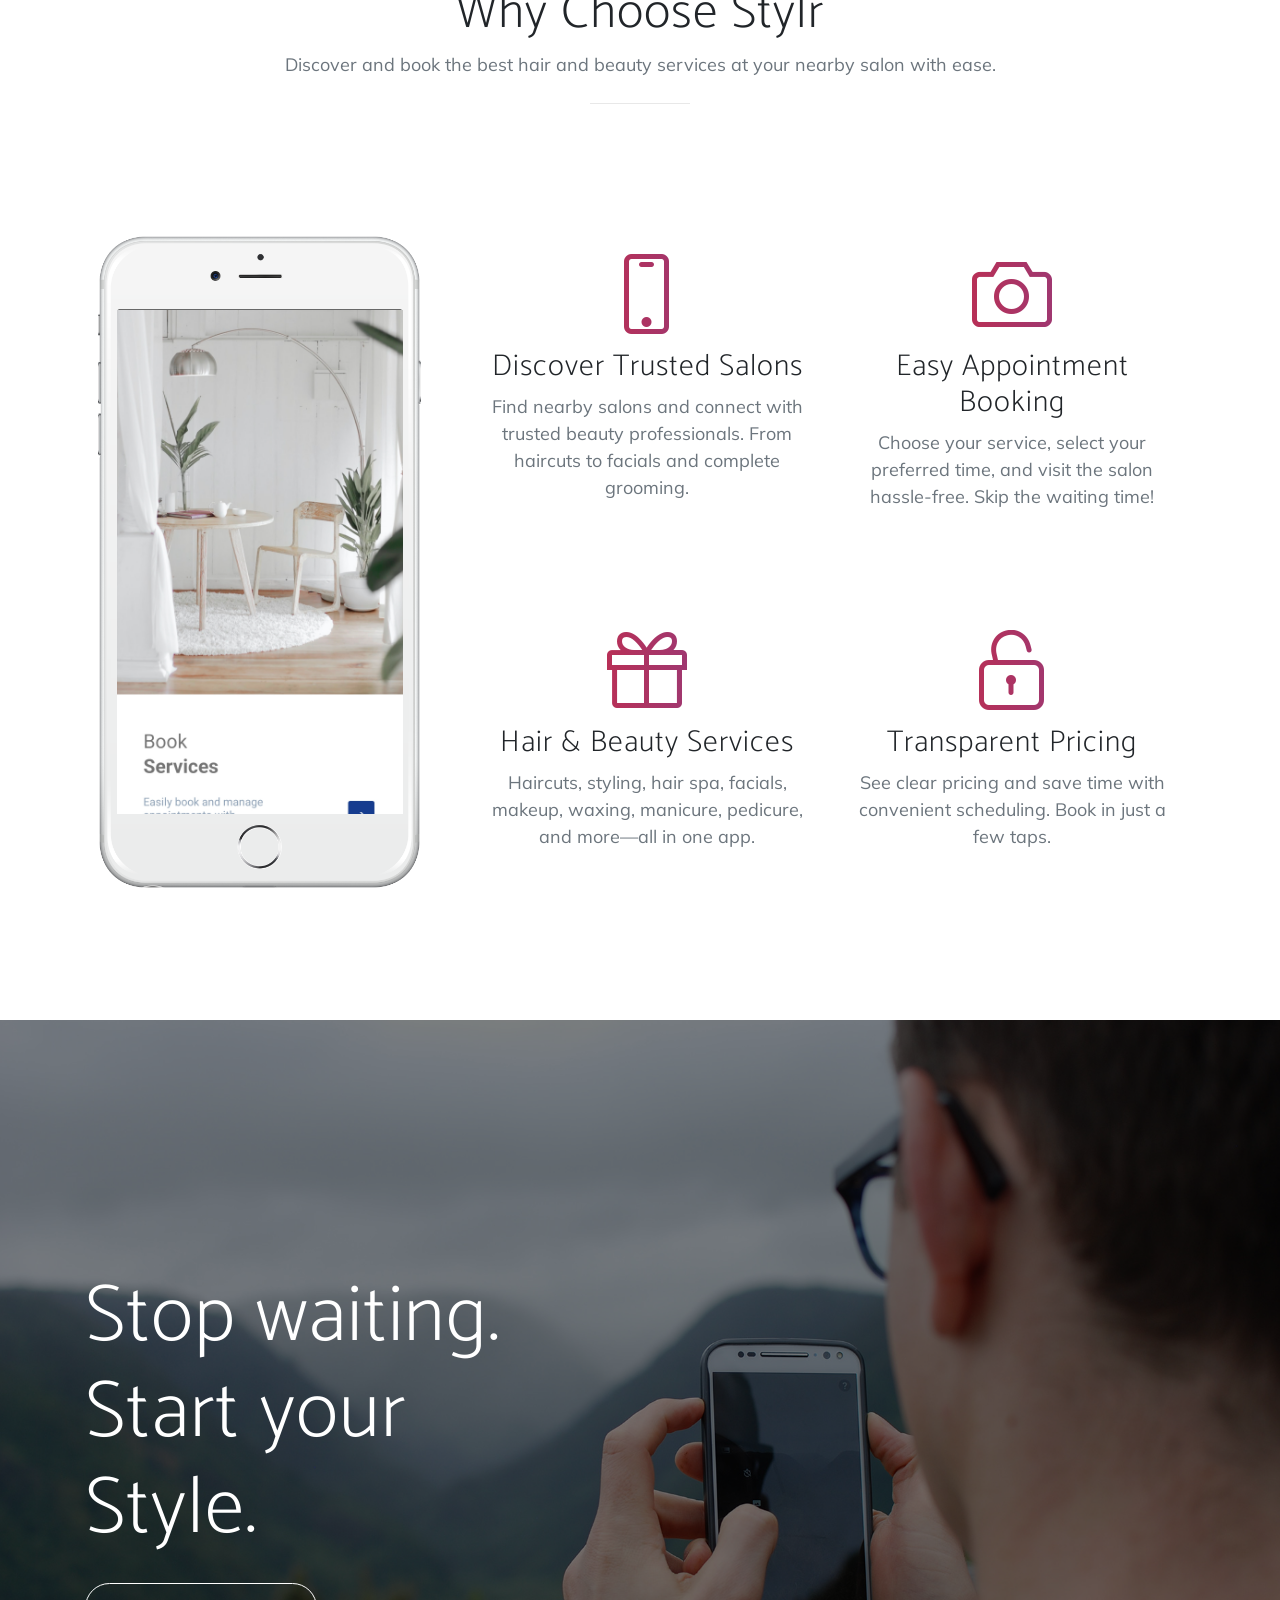
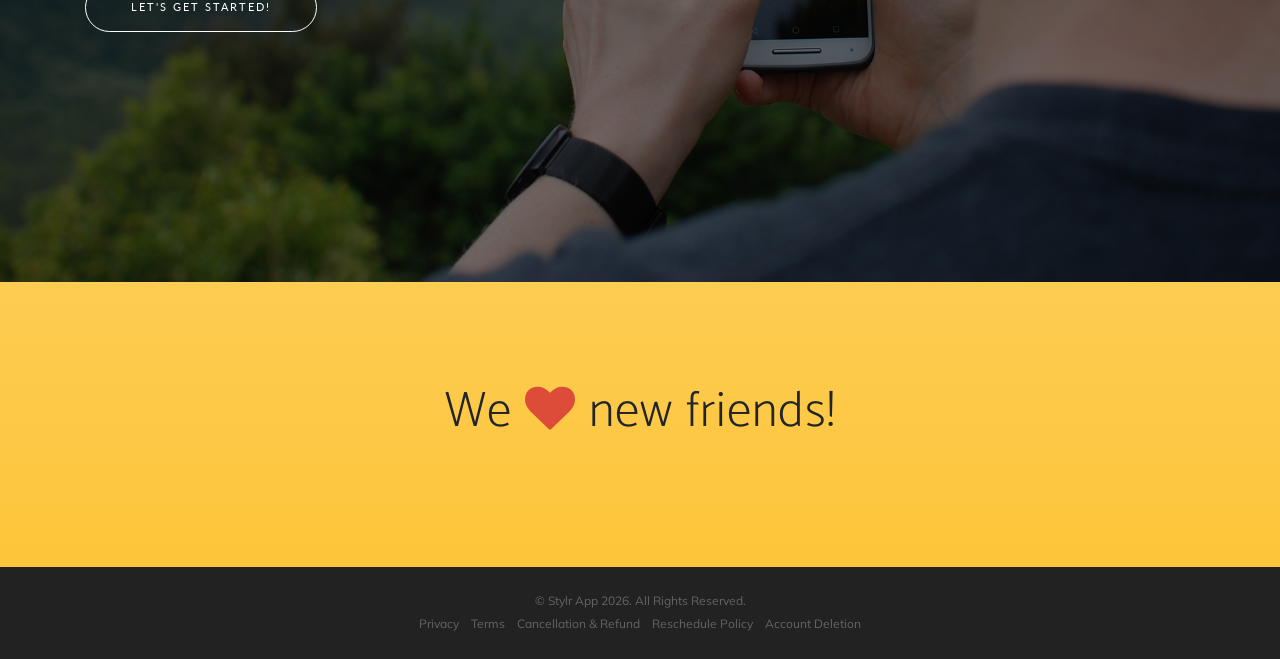
==== commit 52a6bf20: "Added Donwload Now button with play icon" ====
--- a/index.html
+++ b/index.html
@@ -63,7 +63,7 @@
 
 <body id="page-top">
     <nav class="navbar navbar-light navbar-expand-lg fixed-top" id="mainNav">
-        <div class="container"><a class="navbar-brand nav-download-btn" href="https://play.google.com/store/apps/details?id=experts.greenpolo.app&amp;hl=en_IN" target="_blank" rel="noopener noreferrer"><span class="icon-wrap"><i class="fa fa-apple" aria-hidden="true"></i><i class="fa fa-play" aria-hidden="true"></i></span><span>Download App</span></a><button data-toggle="collapse" data-target="#navbarResponsive" class="navbar-toggler float-right" aria-controls="navbarResponsive" aria-expanded="false" aria-label="Toggle navigation"><i class="fa fa-bars"></i></button>
+        <div class="container"><a class="navbar-brand nav-download-btn" href="https://play.google.com/store/apps/details?id=experts.greenpolo.app&amp;hl=en_IN" target="_blank" rel="noopener noreferrer"><span class="icon-wrap"><i class="fa fa-play" aria-hidden="true"></i></span><span>Download App</span></a><button data-toggle="collapse" data-target="#navbarResponsive" class="navbar-toggler float-right" aria-controls="navbarResponsive" aria-expanded="false" aria-label="Toggle navigation"><i class="fa fa-bars"></i></button>
             <div class="collapse navbar-collapse" id="navbarResponsive">
                 <ul class="navbar-nav ml-auto">
                     <li class="nav-item"><a class="nav-link js-scroll-trigger" href="#page-top">Home</a></li>
